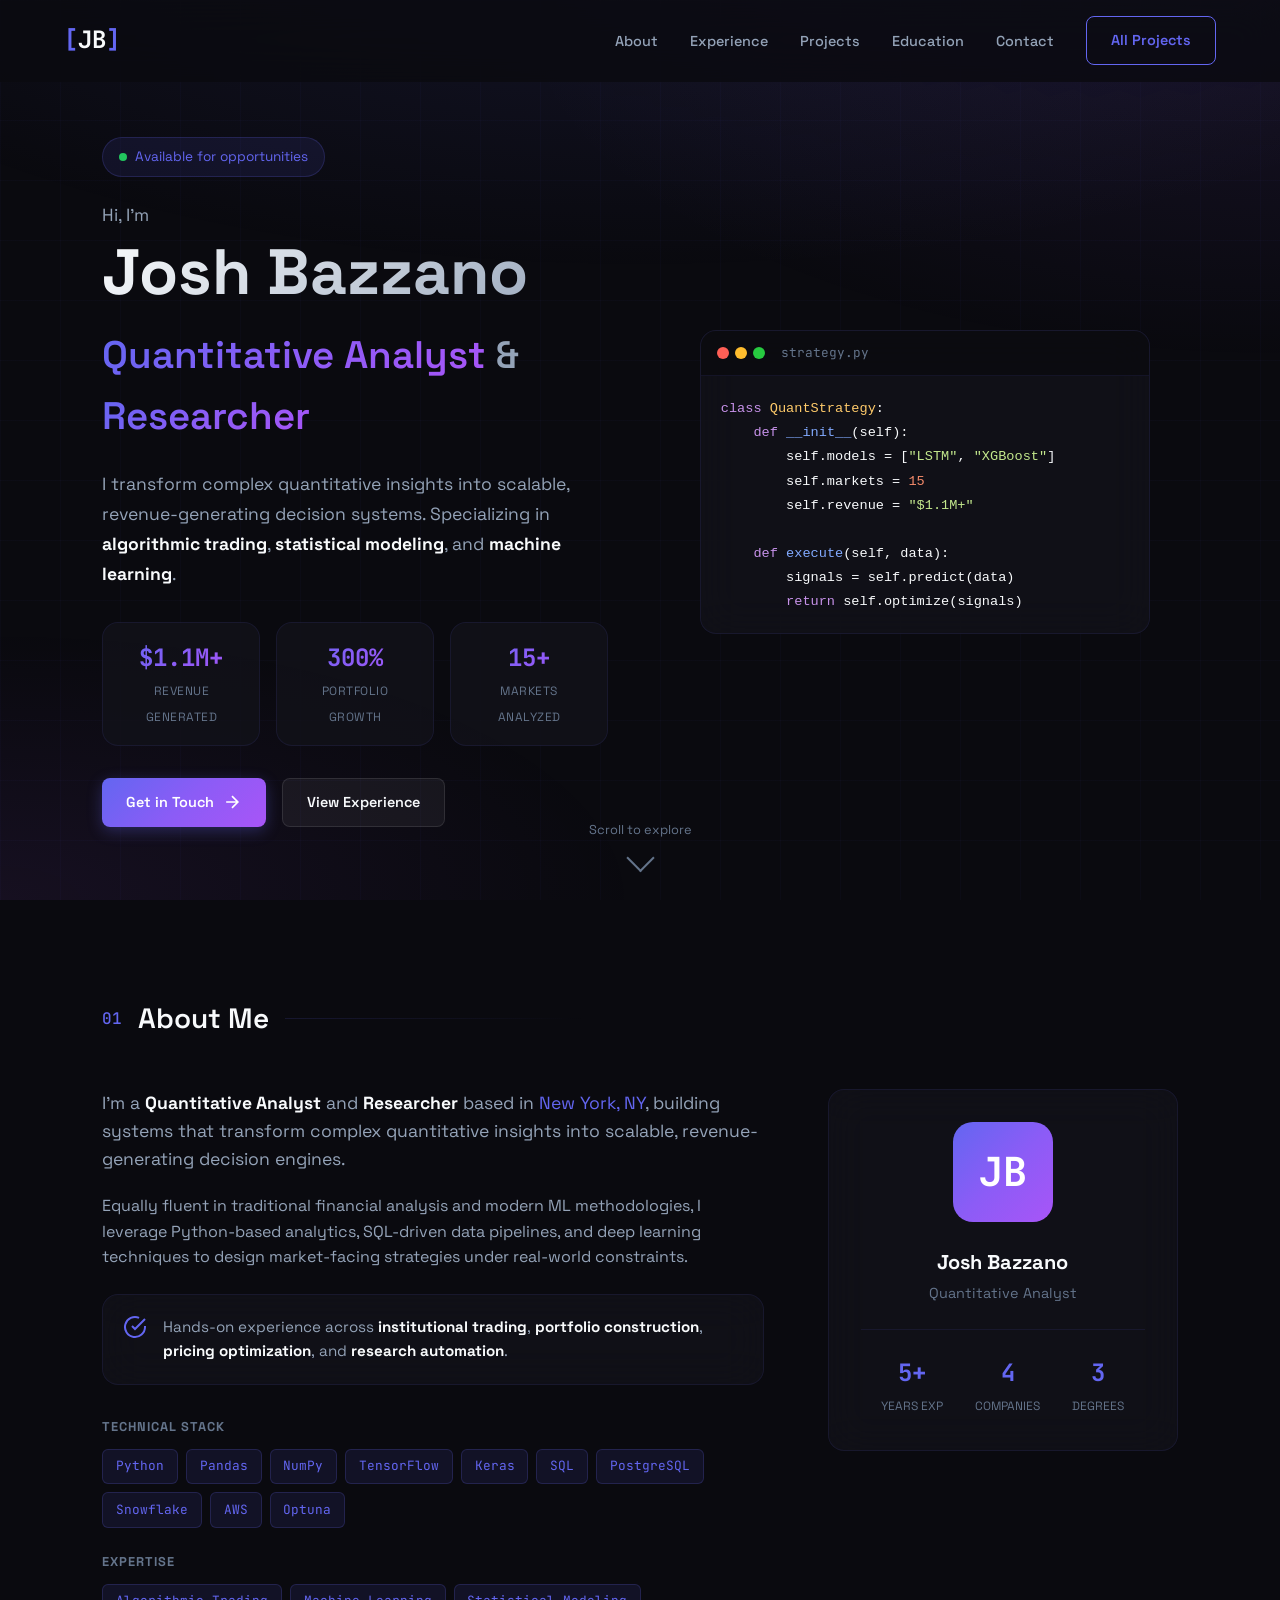
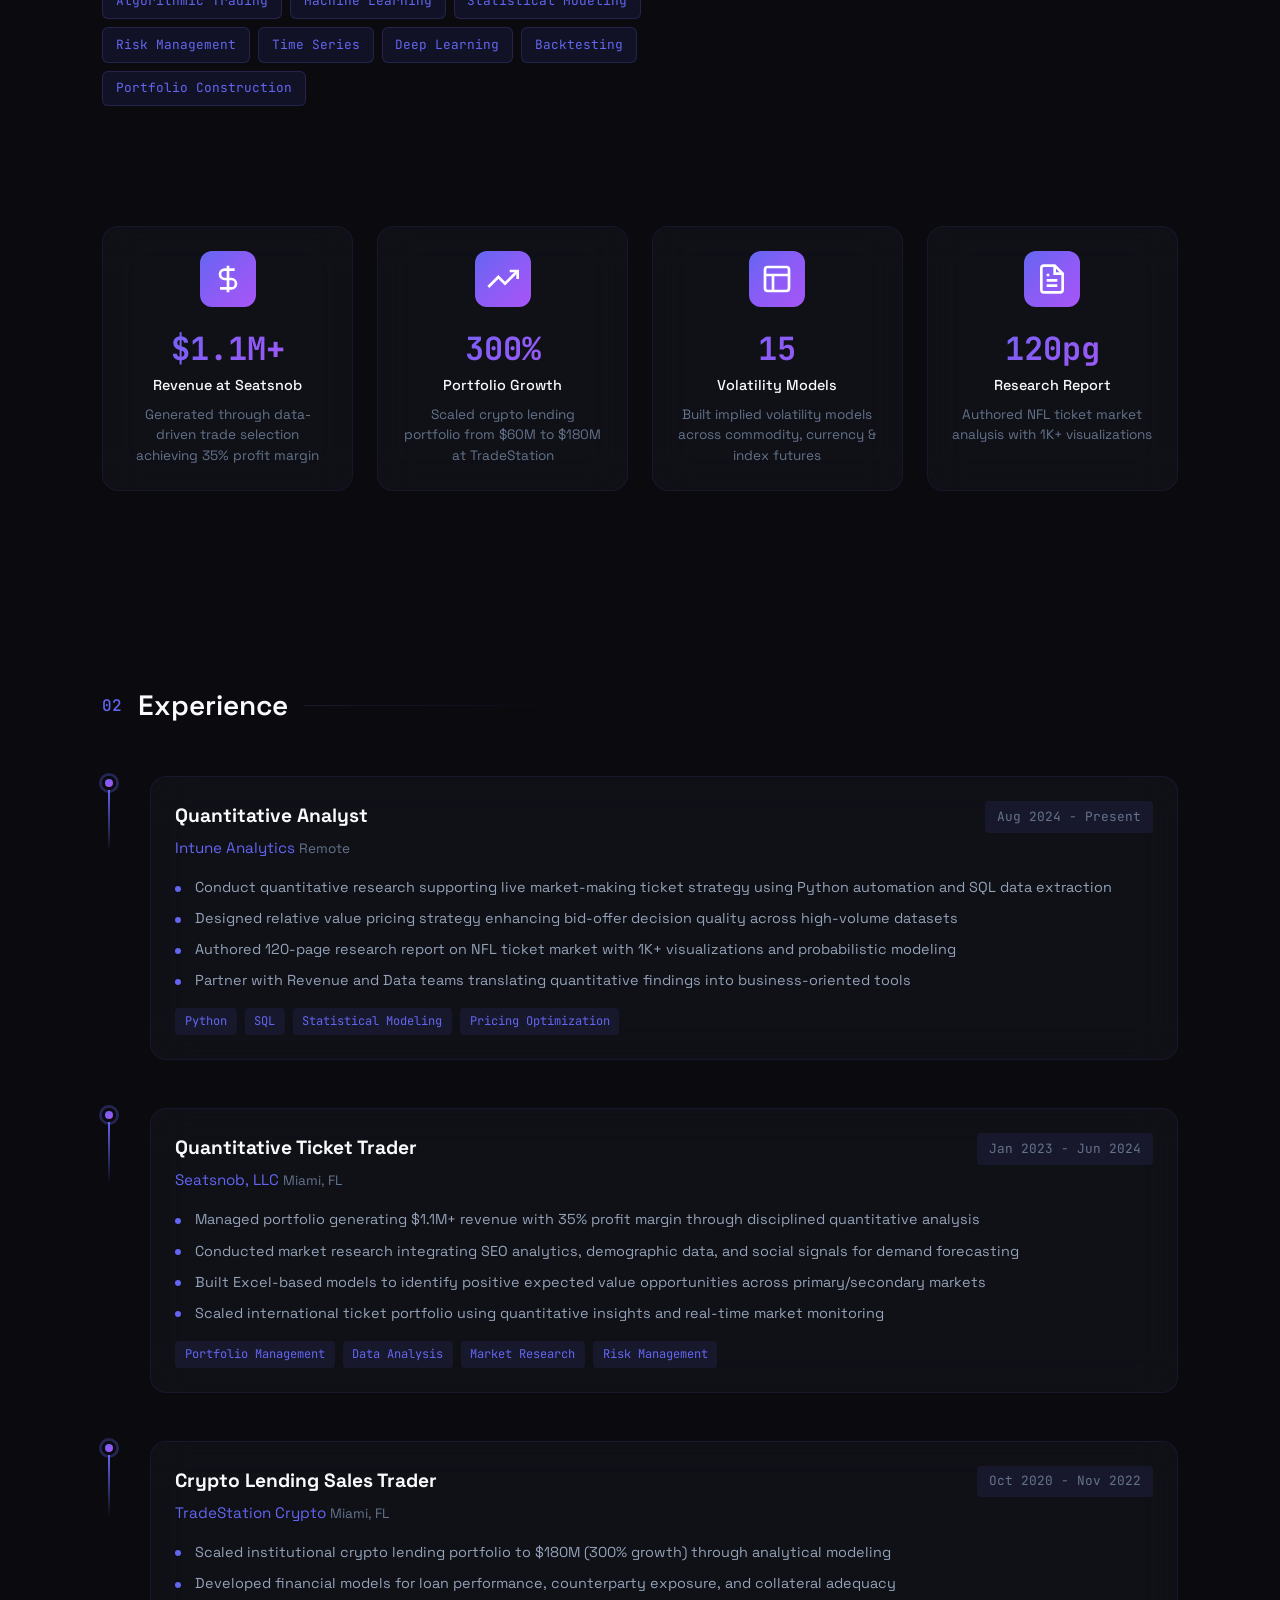
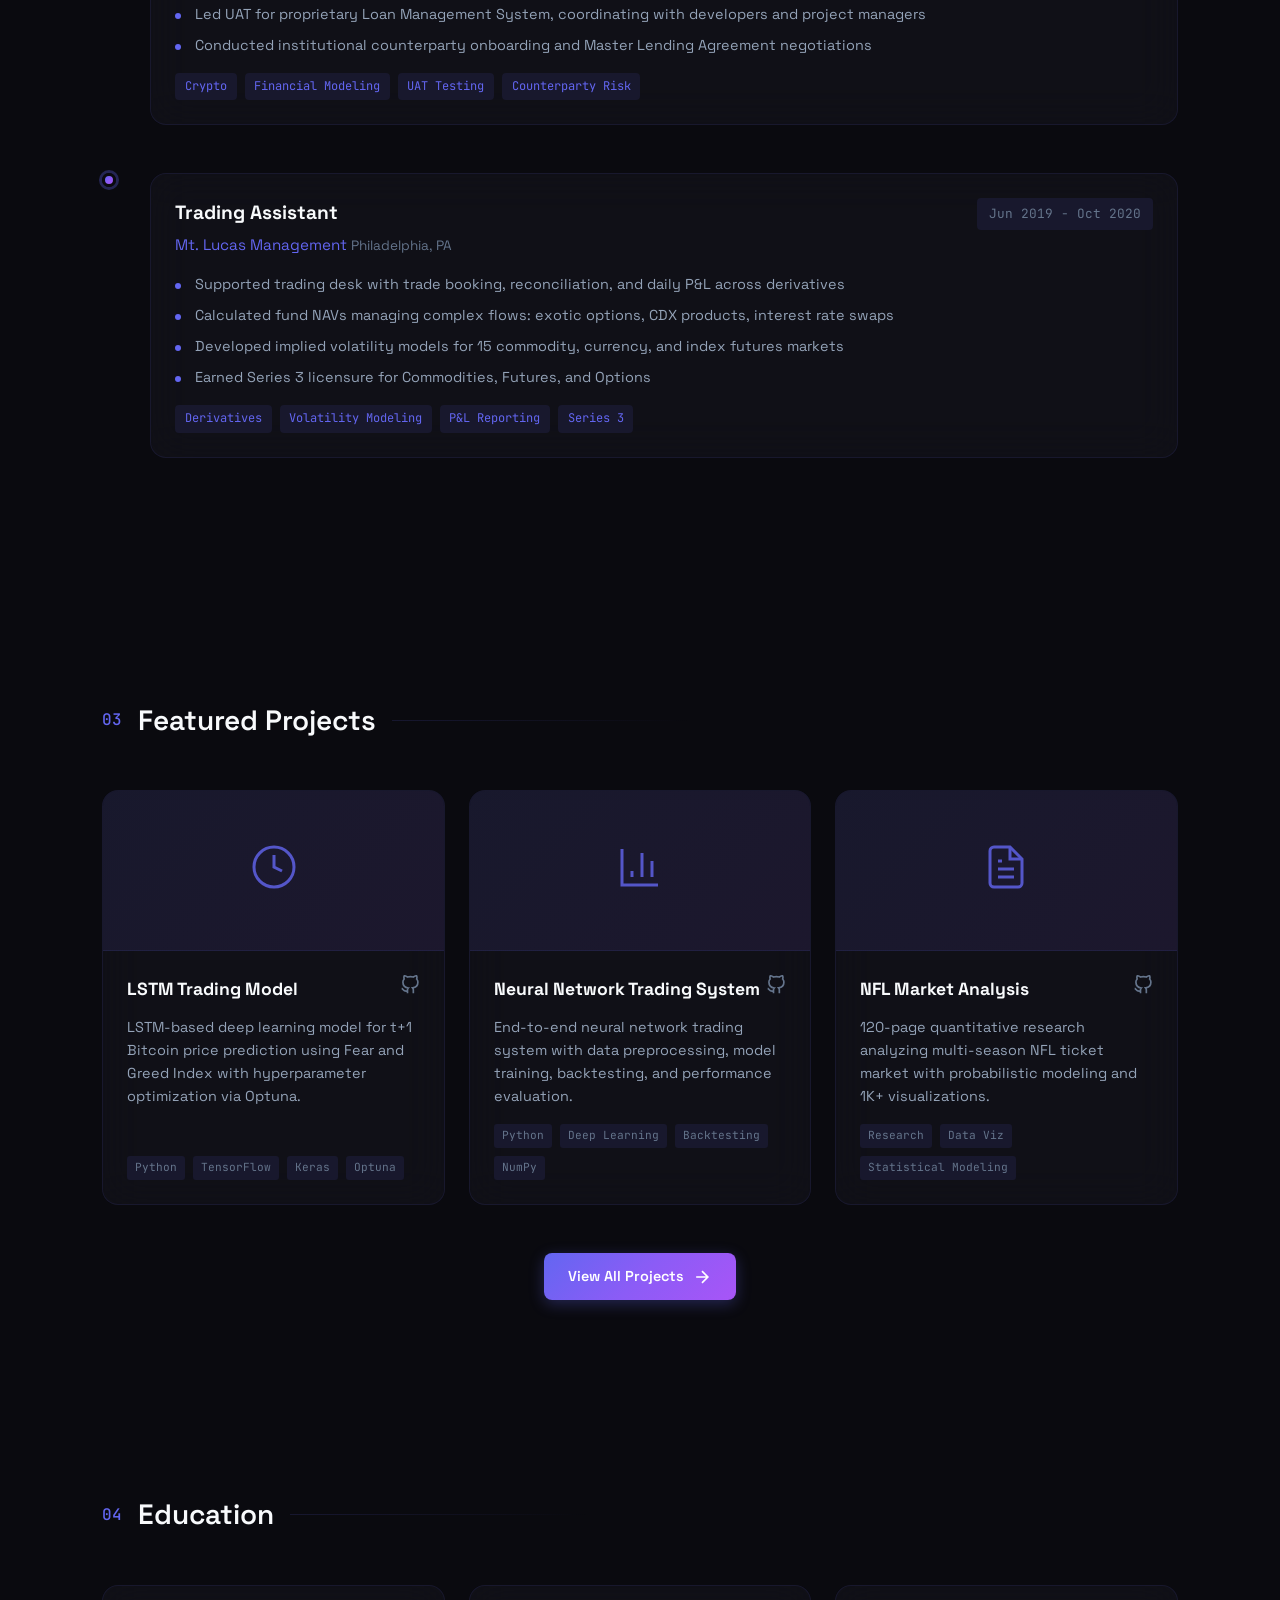
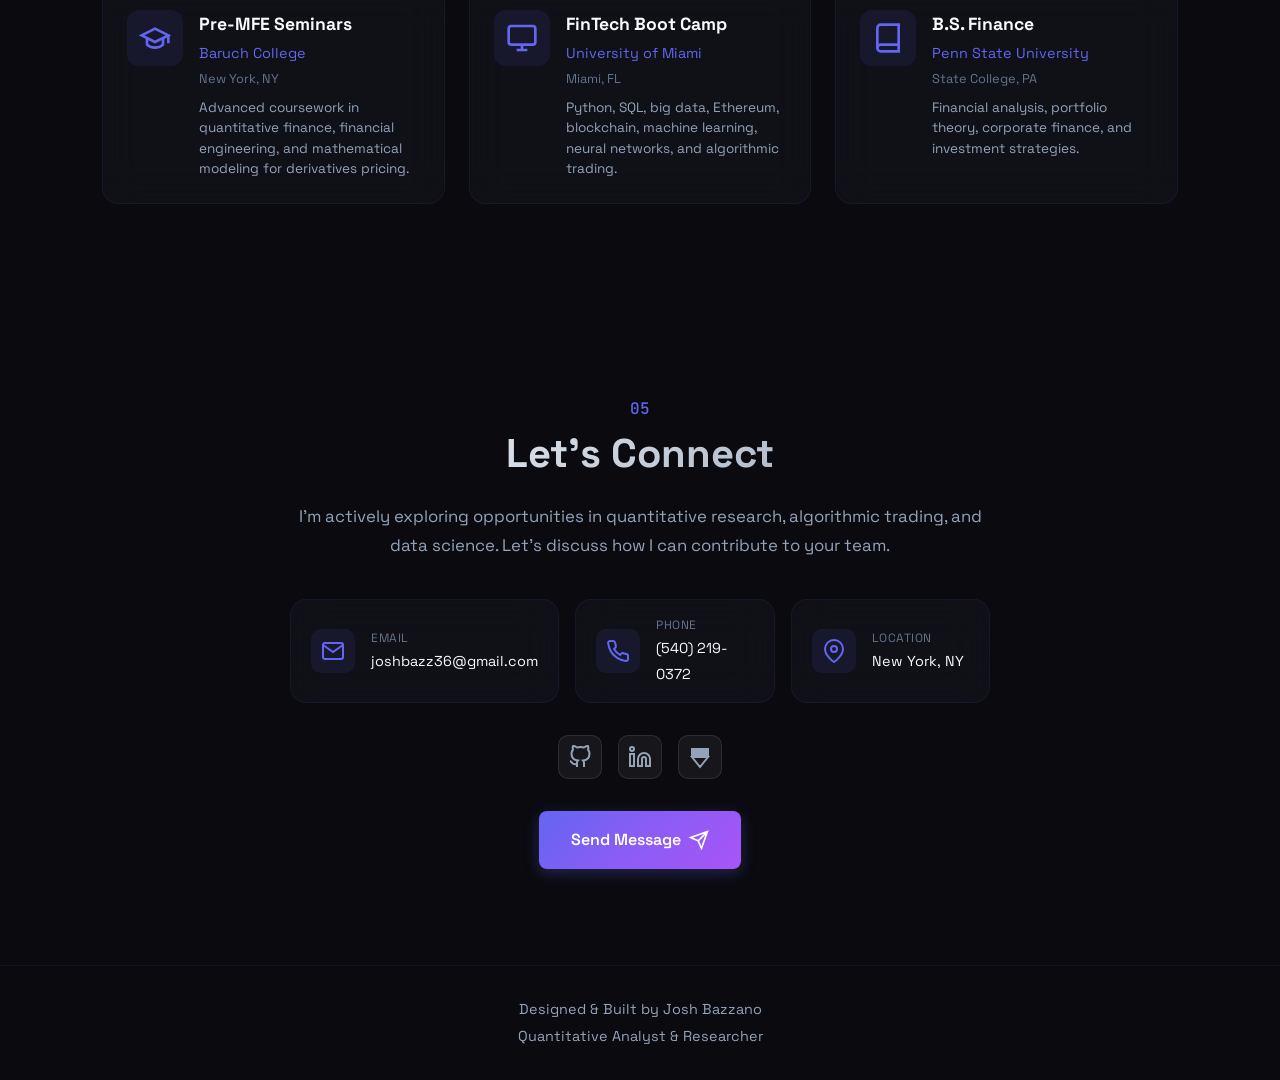
==== index.html @ 07dac1f4 "Complete website redesign with sleek CSS and hosting infrastructure Design improvements: - Modern gl" ====
<!DOCTYPE html>
<html lang="en">
<head>
    <meta charset="UTF-8">
    <meta name="viewport" content="width=device-width, initial-scale=1.0">
    <title>Josh Bazzano | Quantitative Analyst & Researcher</title>
    <meta name="description" content="Quantitative Analyst specializing in algorithmic trading, statistical modeling, machine learning, and data-driven research. Expert in Python, SQL, and financial modeling.">
    <meta name="keywords" content="Quantitative Analyst, Quantitative Researcher, Algorithmic Trading, Machine Learning, Python, SQL, Statistical Modeling, Data Science, Financial Modeling, Deep Learning">
    <link rel="preconnect" href="https://fonts.googleapis.com">
    <link rel="preconnect" href="https://fonts.gstatic.com" crossorigin>
    <link href="https://fonts.googleapis.com/css2?family=Space+Grotesk:wght@300;400;500;600;700&family=JetBrains+Mono:wght@400;500&display=swap" rel="stylesheet">
    <link rel="stylesheet" href="styles.css">
</head>
<body>
    <!-- Animated Background -->
    <div class="bg-gradient"></div>
    <div class="bg-grid"></div>

    <!-- Navigation -->
    <nav class="glass-nav">
        <a href="#" class="logo">
            <span class="logo-bracket">[</span>JB<span class="logo-bracket">]</span>
        </a>
        <ul class="nav-links">
            <li><a href="#about" class="nav-link">About</a></li>
            <li><a href="#experience" class="nav-link">Experience</a></li>
            <li><a href="#projects" class="nav-link">Projects</a></li>
            <li><a href="#education" class="nav-link">Education</a></li>
            <li><a href="#contact" class="nav-link">Contact</a></li>
            <li><a href="projects.html" class="btn btn-outline">All Projects</a></li>
        </ul>
        <button class="mobile-menu-btn" aria-label="Menu">
            <span></span>
            <span></span>
            <span></span>
        </button>
    </nav>

    <!-- Hero Section -->
    <section class="hero">
        <div class="hero-content">
            <div class="hero-badge">
                <span class="pulse"></span>
                Available for opportunities
            </div>
            <h1 class="hero-title">
                <span class="hero-greeting">Hi, I'm</span>
                <span class="hero-name">Josh Bazzano</span>
            </h1>
            <h2 class="hero-subtitle">
                <span class="gradient-text">Quantitative Analyst</span> &
                <span class="gradient-text">Researcher</span>
            </h2>
            <p class="hero-description">
                I transform complex quantitative insights into scalable, revenue-generating
                decision systems. Specializing in <strong>algorithmic trading</strong>,
                <strong>statistical modeling</strong>, and <strong>machine learning</strong>.
            </p>

            <div class="hero-metrics">
                <div class="metric glass-card">
                    <span class="metric-value">$1.1M+</span>
                    <span class="metric-label">Revenue Generated</span>
                </div>
                <div class="metric glass-card">
                    <span class="metric-value">300%</span>
                    <span class="metric-label">Portfolio Growth</span>
                </div>
                <div class="metric glass-card">
                    <span class="metric-value">15+</span>
                    <span class="metric-label">Markets Analyzed</span>
                </div>
            </div>

            <div class="hero-cta">
                <a href="#contact" class="btn btn-primary">
                    <span>Get in Touch</span>
                    <svg width="20" height="20" viewBox="0 0 24 24" fill="none" stroke="currentColor" stroke-width="2"><path d="M5 12h14M12 5l7 7-7 7"/></svg>
                </a>
                <a href="#experience" class="btn btn-ghost">View Experience</a>
            </div>
        </div>

        <div class="hero-visual">
            <div class="code-window glass-card">
                <div class="window-header">
                    <div class="window-dots">
                        <span></span><span></span><span></span>
                    </div>
                    <span class="window-title">strategy.py</span>
                </div>
                <pre class="code-content"><code><span class="code-keyword">class</span> <span class="code-class">QuantStrategy</span>:
    <span class="code-keyword">def</span> <span class="code-function">__init__</span>(self):
        self.models = [<span class="code-string">"LSTM"</span>, <span class="code-string">"XGBoost"</span>]
        self.markets = <span class="code-number">15</span>
        self.revenue = <span class="code-string">"$1.1M+"</span>

    <span class="code-keyword">def</span> <span class="code-function">execute</span>(self, data):
        signals = self.predict(data)
        <span class="code-keyword">return</span> self.optimize(signals)</code></pre>
            </div>
        </div>

        <div class="scroll-indicator">
            <span>Scroll to explore</span>
            <div class="scroll-arrow"></div>
        </div>
    </section>

    <!-- About Section -->
    <section id="about" class="section">
        <div class="section-header">
            <span class="section-number">01</span>
            <h2 class="section-title">About Me</h2>
            <div class="section-line"></div>
        </div>

        <div class="about-grid">
            <div class="about-content">
                <p class="about-lead">
                    I'm a <strong>Quantitative Analyst</strong> and <strong>Researcher</strong> based in
                    <span class="highlight">New York, NY</span>, building systems that transform complex
                    quantitative insights into scalable, revenue-generating decision engines.
                </p>
                <p>
                    Equally fluent in traditional financial analysis and modern ML methodologies,
                    I leverage Python-based analytics, SQL-driven data pipelines, and deep learning
                    techniques to design market-facing strategies under real-world constraints.
                </p>

                <div class="about-highlight glass-card">
                    <div class="highlight-icon">
                        <svg width="24" height="24" viewBox="0 0 24 24" fill="none" stroke="currentColor" stroke-width="2"><path d="M22 11.08V12a10 10 0 1 1-5.93-9.14"/><polyline points="22 4 12 14.01 9 11.01"/></svg>
                    </div>
                    <p>
                        Hands-on experience across <strong>institutional trading</strong>, <strong>portfolio construction</strong>,
                        <strong>pricing optimization</strong>, and <strong>research automation</strong>.
                    </p>
                </div>

                <div class="skills-section">
                    <div class="skill-category">
                        <h4>Technical Stack</h4>
                        <div class="skill-tags">
                            <span class="skill-tag">Python</span>
                            <span class="skill-tag">Pandas</span>
                            <span class="skill-tag">NumPy</span>
                            <span class="skill-tag">TensorFlow</span>
                            <span class="skill-tag">Keras</span>
                            <span class="skill-tag">SQL</span>
                            <span class="skill-tag">PostgreSQL</span>
                            <span class="skill-tag">Snowflake</span>
                            <span class="skill-tag">AWS</span>
                            <span class="skill-tag">Optuna</span>
                        </div>
                    </div>
                    <div class="skill-category">
                        <h4>Expertise</h4>
                        <div class="skill-tags">
                            <span class="skill-tag">Algorithmic Trading</span>
                            <span class="skill-tag">Machine Learning</span>
                            <span class="skill-tag">Statistical Modeling</span>
                            <span class="skill-tag">Risk Management</span>
                            <span class="skill-tag">Time Series</span>
                            <span class="skill-tag">Deep Learning</span>
                            <span class="skill-tag">Backtesting</span>
                            <span class="skill-tag">Portfolio Construction</span>
                        </div>
                    </div>
                </div>
            </div>

            <div class="about-visual">
                <div class="profile-card glass-card">
                    <div class="profile-avatar">JB</div>
                    <div class="profile-info">
                        <h3>Josh Bazzano</h3>
                        <p>Quantitative Analyst</p>
                    </div>
                    <div class="profile-stats">
                        <div class="profile-stat">
                            <span class="stat-num">5+</span>
                            <span class="stat-text">Years Exp</span>
                        </div>
                        <div class="profile-stat">
                            <span class="stat-num">4</span>
                            <span class="stat-text">Companies</span>
                        </div>
                        <div class="profile-stat">
                            <span class="stat-num">3</span>
                            <span class="stat-text">Degrees</span>
                        </div>
                    </div>
                </div>
            </div>
        </div>
    </section>

    <!-- Career Highlights -->
    <section class="section highlights-section">
        <div class="highlights-grid">
            <div class="highlight-card glass-card">
                <div class="highlight-icon gradient-bg">
                    <svg width="32" height="32" viewBox="0 0 24 24" fill="none" stroke="currentColor" stroke-width="2"><path d="M12 2v20M17 5H9.5a3.5 3.5 0 0 0 0 7h5a3.5 3.5 0 0 1 0 7H6"/></svg>
                </div>
                <div class="highlight-value">$1.1M+</div>
                <div class="highlight-label">Revenue at Seatsnob</div>
                <p class="highlight-desc">Generated through data-driven trade selection achieving 35% profit margin</p>
            </div>
            <div class="highlight-card glass-card">
                <div class="highlight-icon gradient-bg">
                    <svg width="32" height="32" viewBox="0 0 24 24" fill="none" stroke="currentColor" stroke-width="2"><path d="M23 6l-9.5 9.5-5-5L1 18"/><path d="M17 6h6v6"/></svg>
                </div>
                <div class="highlight-value">300%</div>
                <div class="highlight-label">Portfolio Growth</div>
                <p class="highlight-desc">Scaled crypto lending portfolio from $60M to $180M at TradeStation</p>
            </div>
            <div class="highlight-card glass-card">
                <div class="highlight-icon gradient-bg">
                    <svg width="32" height="32" viewBox="0 0 24 24" fill="none" stroke="currentColor" stroke-width="2"><rect x="3" y="3" width="18" height="18" rx="2"/><path d="M3 9h18M9 21V9"/></svg>
                </div>
                <div class="highlight-value">15</div>
                <div class="highlight-label">Volatility Models</div>
                <p class="highlight-desc">Built implied volatility models across commodity, currency & index futures</p>
            </div>
            <div class="highlight-card glass-card">
                <div class="highlight-icon gradient-bg">
                    <svg width="32" height="32" viewBox="0 0 24 24" fill="none" stroke="currentColor" stroke-width="2"><path d="M14 2H6a2 2 0 0 0-2 2v16a2 2 0 0 0 2 2h12a2 2 0 0 0 2-2V8z"/><path d="M14 2v6h6M16 13H8M16 17H8M10 9H8"/></svg>
                </div>
                <div class="highlight-value">120pg</div>
                <div class="highlight-label">Research Report</div>
                <p class="highlight-desc">Authored NFL ticket market analysis with 1K+ visualizations</p>
            </div>
        </div>
    </section>

    <!-- Experience Section -->
    <section id="experience" class="section">
        <div class="section-header">
            <span class="section-number">02</span>
            <h2 class="section-title">Experience</h2>
            <div class="section-line"></div>
        </div>

        <div class="timeline">
            <div class="timeline-item">
                <div class="timeline-marker">
                    <div class="marker-dot"></div>
                    <div class="marker-line"></div>
                </div>
                <div class="timeline-content glass-card">
                    <div class="timeline-header">
                        <div class="timeline-info">
                            <h3>Quantitative Analyst</h3>
                            <div class="company">Intune Analytics <span class="location">Remote</span></div>
                        </div>
                        <span class="timeline-date">Aug 2024 - Present</span>
                    </div>
                    <ul class="timeline-points">
                        <li>Conduct quantitative research supporting live market-making ticket strategy using Python automation and SQL data extraction</li>
                        <li>Designed relative value pricing strategy enhancing bid-offer decision quality across high-volume datasets</li>
                        <li>Authored 120-page research report on NFL ticket market with 1K+ visualizations and probabilistic modeling</li>
                        <li>Partner with Revenue and Data teams translating quantitative findings into business-oriented tools</li>
                    </ul>
                    <div class="timeline-tags">
                        <span>Python</span><span>SQL</span><span>Statistical Modeling</span><span>Pricing Optimization</span>
                    </div>
                </div>
            </div>

            <div class="timeline-item">
                <div class="timeline-marker">
                    <div class="marker-dot"></div>
                    <div class="marker-line"></div>
                </div>
                <div class="timeline-content glass-card">
                    <div class="timeline-header">
                        <div class="timeline-info">
                            <h3>Quantitative Ticket Trader</h3>
                            <div class="company">Seatsnob, LLC <span class="location">Miami, FL</span></div>
                        </div>
                        <span class="timeline-date">Jan 2023 - Jun 2024</span>
                    </div>
                    <ul class="timeline-points">
                        <li>Managed portfolio generating $1.1M+ revenue with 35% profit margin through disciplined quantitative analysis</li>
                        <li>Conducted market research integrating SEO analytics, demographic data, and social signals for demand forecasting</li>
                        <li>Built Excel-based models to identify positive expected value opportunities across primary/secondary markets</li>
                        <li>Scaled international ticket portfolio using quantitative insights and real-time market monitoring</li>
                    </ul>
                    <div class="timeline-tags">
                        <span>Portfolio Management</span><span>Data Analysis</span><span>Market Research</span><span>Risk Management</span>
                    </div>
                </div>
            </div>

            <div class="timeline-item">
                <div class="timeline-marker">
                    <div class="marker-dot"></div>
                    <div class="marker-line"></div>
                </div>
                <div class="timeline-content glass-card">
                    <div class="timeline-header">
                        <div class="timeline-info">
                            <h3>Crypto Lending Sales Trader</h3>
                            <div class="company">TradeStation Crypto <span class="location">Miami, FL</span></div>
                        </div>
                        <span class="timeline-date">Oct 2020 - Nov 2022</span>
                    </div>
                    <ul class="timeline-points">
                        <li>Scaled institutional crypto lending portfolio to $180M (300% growth) through analytical modeling</li>
                        <li>Developed financial models for loan performance, counterparty exposure, and collateral adequacy</li>
                        <li>Led UAT for proprietary Loan Management System, coordinating with developers and project managers</li>
                        <li>Conducted institutional counterparty onboarding and Master Lending Agreement negotiations</li>
                    </ul>
                    <div class="timeline-tags">
                        <span>Crypto</span><span>Financial Modeling</span><span>UAT Testing</span><span>Counterparty Risk</span>
                    </div>
                </div>
            </div>

            <div class="timeline-item">
                <div class="timeline-marker">
                    <div class="marker-dot"></div>
                </div>
                <div class="timeline-content glass-card">
                    <div class="timeline-header">
                        <div class="timeline-info">
                            <h3>Trading Assistant</h3>
                            <div class="company">Mt. Lucas Management <span class="location">Philadelphia, PA</span></div>
                        </div>
                        <span class="timeline-date">Jun 2019 - Oct 2020</span>
                    </div>
                    <ul class="timeline-points">
                        <li>Supported trading desk with trade booking, reconciliation, and daily P&L across derivatives</li>
                        <li>Calculated fund NAVs managing complex flows: exotic options, CDX products, interest rate swaps</li>
                        <li>Developed implied volatility models for 15 commodity, currency, and index futures markets</li>
                        <li>Earned Series 3 licensure for Commodities, Futures, and Options</li>
                    </ul>
                    <div class="timeline-tags">
                        <span>Derivatives</span><span>Volatility Modeling</span><span>P&L Reporting</span><span>Series 3</span>
                    </div>
                </div>
            </div>
        </div>
    </section>

    <!-- Projects Section -->
    <section id="projects" class="section">
        <div class="section-header">
            <span class="section-number">03</span>
            <h2 class="section-title">Featured Projects</h2>
            <div class="section-line"></div>
        </div>

        <div class="projects-grid">
            <article class="project-card glass-card">
                <div class="project-image">
                    <div class="project-icon-large">
                        <svg width="48" height="48" viewBox="0 0 24 24" fill="none" stroke="currentColor" stroke-width="1.5"><circle cx="12" cy="12" r="10"/><path d="M12 6v6l4 2"/></svg>
                    </div>
                </div>
                <div class="project-content">
                    <div class="project-header">
                        <h3>LSTM Trading Model</h3>
                        <div class="project-links">
                            <a href="https://github.com/Joshbazz" target="_blank" aria-label="GitHub">
                                <svg width="20" height="20" viewBox="0 0 24 24" fill="none" stroke="currentColor" stroke-width="2"><path d="M9 19c-5 1.5-5-2.5-7-3m14 6v-3.87a3.37 3.37 0 0 0-.94-2.61c3.14-.35 6.44-1.54 6.44-7A5.44 5.44 0 0 0 20 4.77 5.07 5.07 0 0 0 19.91 1S18.73.65 16 2.48a13.38 13.38 0 0 0-7 0C6.27.65 5.09 1 5.09 1A5.07 5.07 0 0 0 5 4.77a5.44 5.44 0 0 0-1.5 3.78c0 5.42 3.3 6.61 6.44 7A3.37 3.37 0 0 0 9 18.13V22"/></svg>
                            </a>
                        </div>
                    </div>
                    <p>LSTM-based deep learning model for t+1 Bitcoin price prediction using Fear and Greed Index with hyperparameter optimization via Optuna.</p>
                    <div class="project-tags">
                        <span>Python</span><span>TensorFlow</span><span>Keras</span><span>Optuna</span>
                    </div>
                </div>
            </article>

            <article class="project-card glass-card">
                <div class="project-image">
                    <div class="project-icon-large">
                        <svg width="48" height="48" viewBox="0 0 24 24" fill="none" stroke="currentColor" stroke-width="1.5"><path d="M3 3v18h18"/><path d="M18 17V9"/><path d="M13 17V5"/><path d="M8 17v-3"/></svg>
                    </div>
                </div>
                <div class="project-content">
                    <div class="project-header">
                        <h3>Neural Network Trading System</h3>
                        <div class="project-links">
                            <a href="https://github.com/Joshbazz" target="_blank" aria-label="GitHub">
                                <svg width="20" height="20" viewBox="0 0 24 24" fill="none" stroke="currentColor" stroke-width="2"><path d="M9 19c-5 1.5-5-2.5-7-3m14 6v-3.87a3.37 3.37 0 0 0-.94-2.61c3.14-.35 6.44-1.54 6.44-7A5.44 5.44 0 0 0 20 4.77 5.07 5.07 0 0 0 19.91 1S18.73.65 16 2.48a13.38 13.38 0 0 0-7 0C6.27.65 5.09 1 5.09 1A5.07 5.07 0 0 0 5 4.77a5.44 5.44 0 0 0-1.5 3.78c0 5.42 3.3 6.61 6.44 7A3.37 3.37 0 0 0 9 18.13V22"/></svg>
                            </a>
                        </div>
                    </div>
                    <p>End-to-end neural network trading system with data preprocessing, model training, backtesting, and performance evaluation.</p>
                    <div class="project-tags">
                        <span>Python</span><span>Deep Learning</span><span>Backtesting</span><span>NumPy</span>
                    </div>
                </div>
            </article>

            <article class="project-card glass-card">
                <div class="project-image">
                    <div class="project-icon-large">
                        <svg width="48" height="48" viewBox="0 0 24 24" fill="none" stroke="currentColor" stroke-width="1.5"><path d="M14 2H6a2 2 0 0 0-2 2v16a2 2 0 0 0 2 2h12a2 2 0 0 0 2-2V8z"/><path d="M14 2v6h6"/><path d="M16 13H8"/><path d="M16 17H8"/><path d="M10 9H8"/></svg>
                    </div>
                </div>
                <div class="project-content">
                    <div class="project-header">
                        <h3>NFL Market Analysis</h3>
                        <div class="project-links">
                            <a href="https://github.com/Joshbazz" target="_blank" aria-label="GitHub">
                                <svg width="20" height="20" viewBox="0 0 24 24" fill="none" stroke="currentColor" stroke-width="2"><path d="M9 19c-5 1.5-5-2.5-7-3m14 6v-3.87a3.37 3.37 0 0 0-.94-2.61c3.14-.35 6.44-1.54 6.44-7A5.44 5.44 0 0 0 20 4.77 5.07 5.07 0 0 0 19.91 1S18.73.65 16 2.48a13.38 13.38 0 0 0-7 0C6.27.65 5.09 1 5.09 1A5.07 5.07 0 0 0 5 4.77a5.44 5.44 0 0 0-1.5 3.78c0 5.42 3.3 6.61 6.44 7A3.37 3.37 0 0 0 9 18.13V22"/></svg>
                            </a>
                        </div>
                    </div>
                    <p>120-page quantitative research analyzing multi-season NFL ticket market with probabilistic modeling and 1K+ visualizations.</p>
                    <div class="project-tags">
                        <span>Research</span><span>Data Viz</span><span>Statistical Modeling</span>
                    </div>
                </div>
            </article>
        </div>

        <div class="projects-cta">
            <a href="projects.html" class="btn btn-primary">
                <span>View All Projects</span>
                <svg width="20" height="20" viewBox="0 0 24 24" fill="none" stroke="currentColor" stroke-width="2"><path d="M5 12h14M12 5l7 7-7 7"/></svg>
            </a>
        </div>
    </section>

    <!-- Education Section -->
    <section id="education" class="section">
        <div class="section-header">
            <span class="section-number">04</span>
            <h2 class="section-title">Education</h2>
            <div class="section-line"></div>
        </div>

        <div class="education-grid">
            <div class="education-card glass-card">
                <div class="education-icon">
                    <svg width="32" height="32" viewBox="0 0 24 24" fill="none" stroke="currentColor" stroke-width="2"><path d="M22 10v6M2 10l10-5 10 5-10 5z"/><path d="M6 12v5c3 3 9 3 12 0v-5"/></svg>
                </div>
                <div class="education-content">
                    <h3>Pre-MFE Seminars</h3>
                    <div class="school">Baruch College</div>
                    <div class="education-location">New York, NY</div>
                    <p>Advanced coursework in quantitative finance, financial engineering, and mathematical modeling for derivatives pricing.</p>
                </div>
            </div>

            <div class="education-card glass-card">
                <div class="education-icon">
                    <svg width="32" height="32" viewBox="0 0 24 24" fill="none" stroke="currentColor" stroke-width="2"><rect x="2" y="3" width="20" height="14" rx="2"/><path d="M8 21h8M12 17v4"/></svg>
                </div>
                <div class="education-content">
                    <h3>FinTech Boot Camp</h3>
                    <div class="school">University of Miami</div>
                    <div class="education-location">Miami, FL</div>
                    <p>Python, SQL, big data, Ethereum, blockchain, machine learning, neural networks, and algorithmic trading.</p>
                </div>
            </div>

            <div class="education-card glass-card">
                <div class="education-icon">
                    <svg width="32" height="32" viewBox="0 0 24 24" fill="none" stroke="currentColor" stroke-width="2"><path d="M4 19.5A2.5 2.5 0 0 1 6.5 17H20"/><path d="M6.5 2H20v20H6.5A2.5 2.5 0 0 1 4 19.5v-15A2.5 2.5 0 0 1 6.5 2z"/></svg>
                </div>
                <div class="education-content">
                    <h3>B.S. Finance</h3>
                    <div class="school">Penn State University</div>
                    <div class="education-location">State College, PA</div>
                    <p>Financial analysis, portfolio theory, corporate finance, and investment strategies.</p>
                </div>
            </div>
        </div>
    </section>

    <!-- Contact Section -->
    <section id="contact" class="section contact-section">
        <div class="contact-container">
            <div class="contact-header">
                <span class="section-number">05</span>
                <h2>Let's Connect</h2>
                <p>I'm actively exploring opportunities in quantitative research, algorithmic trading, and data science. Let's discuss how I can contribute to your team.</p>
            </div>

            <div class="contact-grid">
                <a href="mailto:joshbazz36@gmail.com" class="contact-card glass-card">
                    <div class="contact-icon">
                        <svg width="24" height="24" viewBox="0 0 24 24" fill="none" stroke="currentColor" stroke-width="2"><path d="M4 4h16c1.1 0 2 .9 2 2v12c0 1.1-.9 2-2 2H4c-1.1 0-2-.9-2-2V6c0-1.1.9-2 2-2z"/><polyline points="22,6 12,13 2,6"/></svg>
                    </div>
                    <div class="contact-info">
                        <span class="contact-label">Email</span>
                        <span class="contact-value">joshbazz36@gmail.com</span>
                    </div>
                </a>

                <a href="tel:+15402190372" class="contact-card glass-card">
                    <div class="contact-icon">
                        <svg width="24" height="24" viewBox="0 0 24 24" fill="none" stroke="currentColor" stroke-width="2"><path d="M22 16.92v3a2 2 0 0 1-2.18 2 19.79 19.79 0 0 1-8.63-3.07 19.5 19.5 0 0 1-6-6 19.79 19.79 0 0 1-3.07-8.67A2 2 0 0 1 4.11 2h3a2 2 0 0 1 2 1.72c.127.96.361 1.903.7 2.81a2 2 0 0 1-.45 2.11L8.09 9.91a16 16 0 0 0 6 6l1.27-1.27a2 2 0 0 1 2.11-.45c.907.339 1.85.573 2.81.7A2 2 0 0 1 22 16.92z"/></svg>
                    </div>
                    <div class="contact-info">
                        <span class="contact-label">Phone</span>
                        <span class="contact-value">(540) 219-0372</span>
                    </div>
                </a>

                <div class="contact-card glass-card">
                    <div class="contact-icon">
                        <svg width="24" height="24" viewBox="0 0 24 24" fill="none" stroke="currentColor" stroke-width="2"><path d="M21 10c0 7-9 13-9 13s-9-6-9-13a9 9 0 0 1 18 0z"/><circle cx="12" cy="10" r="3"/></svg>
                    </div>
                    <div class="contact-info">
                        <span class="contact-label">Location</span>
                        <span class="contact-value">New York, NY</span>
                    </div>
                </div>
            </div>

            <div class="social-links">
                <a href="https://github.com/Joshbazz" target="_blank" class="social-link" aria-label="GitHub">
                    <svg width="24" height="24" viewBox="0 0 24 24" fill="none" stroke="currentColor" stroke-width="2"><path d="M9 19c-5 1.5-5-2.5-7-3m14 6v-3.87a3.37 3.37 0 0 0-.94-2.61c3.14-.35 6.44-1.54 6.44-7A5.44 5.44 0 0 0 20 4.77 5.07 5.07 0 0 0 19.91 1S18.73.65 16 2.48a13.38 13.38 0 0 0-7 0C6.27.65 5.09 1 5.09 1A5.07 5.07 0 0 0 5 4.77a5.44 5.44 0 0 0-1.5 3.78c0 5.42 3.3 6.61 6.44 7A3.37 3.37 0 0 0 9 18.13V22"/></svg>
                </a>
                <a href="https://linkedin.com/in/joshbazzano" target="_blank" class="social-link" aria-label="LinkedIn">
                    <svg width="24" height="24" viewBox="0 0 24 24" fill="none" stroke="currentColor" stroke-width="2"><path d="M16 8a6 6 0 0 1 6 6v7h-4v-7a2 2 0 0 0-2-2 2 2 0 0 0-2 2v7h-4v-7a6 6 0 0 1 6-6z"/><rect x="2" y="9" width="4" height="12"/><circle cx="4" cy="4" r="2"/></svg>
                </a>
                <a href="https://substack.com/@joshbazzano" target="_blank" class="social-link" aria-label="Substack">
                    <svg width="24" height="24" viewBox="0 0 24 24" fill="none" stroke="currentColor" stroke-width="2"><path d="M4 4h16v2H4zM4 8h16v2H4zM4 12h16l-8 10-8-10z"/></svg>
                </a>
            </div>

            <a href="mailto:joshbazz36@gmail.com" class="btn btn-primary btn-large">
                <span>Send Message</span>
                <svg width="20" height="20" viewBox="0 0 24 24" fill="none" stroke="currentColor" stroke-width="2"><path d="M22 2L11 13M22 2l-7 20-4-9-9-4 20-7z"/></svg>
            </a>
        </div>
    </section>

    <!-- Footer -->
    <footer class="footer">
        <div class="footer-content">
            <p>Designed & Built by Josh Bazzano</p>
            <p class="footer-sub">Quantitative Analyst & Researcher</p>
        </div>
    </footer>

    <script>
        // Smooth scroll for navigation links
        document.querySelectorAll('a[href^="#"]').forEach(anchor => {
            anchor.addEventListener('click', function (e) {
                e.preventDefault();
                const target = document.querySelector(this.getAttribute('href'));
                if (target) {
                    target.scrollIntoView({ behavior: 'smooth', block: 'start' });
                }
            });
        });

        // Navbar background on scroll
        const nav = document.querySelector('.glass-nav');
        window.addEventListener('scroll', () => {
            if (window.scrollY > 50) {
                nav.classList.add('scrolled');
            } else {
                nav.classList.remove('scrolled');
            }
        });

        // Intersection Observer for animations
        const observerOptions = {
            threshold: 0.1,
            rootMargin: '0px 0px -50px 0px'
        };

        const observer = new IntersectionObserver((entries) => {
            entries.forEach(entry => {
                if (entry.isIntersecting) {
                    entry.target.classList.add('visible');
                }
            });
        }, observerOptions);

        document.querySelectorAll('.section, .glass-card, .timeline-item').forEach(el => {
            observer.observe(el);
        });

        // Mobile menu toggle
        const mobileMenuBtn = document.querySelector('.mobile-menu-btn');
        const navLinks = document.querySelector('.nav-links');

        mobileMenuBtn?.addEventListener('click', () => {
            navLinks.classList.toggle('active');
            mobileMenuBtn.classList.toggle('active');
        });
    </script>
</body>
</html>
---- styles.css ----
/* ===== CSS Variables ===== */
:root {
    --bg-primary: #0a0a0f;
    --bg-secondary: #12121a;
    --bg-tertiary: #1a1a25;
    --accent-primary: #6366f1;
    --accent-secondary: #8b5cf6;
    --accent-gradient: linear-gradient(135deg, #6366f1 0%, #8b5cf6 50%, #a855f7 100%);
    --text-primary: #f8fafc;
    --text-secondary: #94a3b8;
    --text-muted: #64748b;
    --border-color: rgba(99, 102, 241, 0.15);
    --glass-bg: rgba(18, 18, 26, 0.8);
    --glass-border: rgba(99, 102, 241, 0.1);
    --shadow-color: rgba(99, 102, 241, 0.1);
    --transition-fast: 0.2s ease;
    --transition-normal: 0.3s ease;
    --transition-slow: 0.5s ease;
}

/* ===== Reset & Base ===== */
*, *::before, *::after {
    margin: 0;
    padding: 0;
    box-sizing: border-box;
}

html {
    scroll-behavior: smooth;
    font-size: 16px;
}

body {
    font-family: 'Space Grotesk', -apple-system, BlinkMacSystemFont, sans-serif;
    background: var(--bg-primary);
    color: var(--text-primary);
    line-height: 1.6;
    overflow-x: hidden;
    -webkit-font-smoothing: antialiased;
}

/* ===== Animated Background ===== */
.bg-gradient {
    position: fixed;
    top: 0;
    left: 0;
    right: 0;
    bottom: 0;
    background:
        radial-gradient(ellipse 80% 50% at 50% -20%, rgba(99, 102, 241, 0.15), transparent),
        radial-gradient(ellipse 60% 40% at 100% 0%, rgba(139, 92, 246, 0.1), transparent),
        radial-gradient(ellipse 50% 30% at 0% 100%, rgba(168, 85, 247, 0.08), transparent);
    pointer-events: none;
    z-index: -2;
}

.bg-grid {
    position: fixed;
    top: 0;
    left: 0;
    right: 0;
    bottom: 0;
    background-image:
        linear-gradient(rgba(99, 102, 241, 0.03) 1px, transparent 1px),
        linear-gradient(90deg, rgba(99, 102, 241, 0.03) 1px, transparent 1px);
    background-size: 60px 60px;
    pointer-events: none;
    z-index: -1;
}

/* ===== Glass Card ===== */
.glass-card {
    background: var(--glass-bg);
    backdrop-filter: blur(20px);
    -webkit-backdrop-filter: blur(20px);
    border: 1px solid var(--glass-border);
    border-radius: 16px;
    transition: all var(--transition-normal);
}

.glass-card:hover {
    border-color: rgba(99, 102, 241, 0.3);
    box-shadow: 0 8px 32px var(--shadow-color);
}

/* ===== Navigation ===== */
.glass-nav {
    position: fixed;
    top: 0;
    left: 0;
    right: 0;
    padding: 1rem 5%;
    display: flex;
    justify-content: space-between;
    align-items: center;
    background: rgba(10, 10, 15, 0.8);
    backdrop-filter: blur(20px);
    -webkit-backdrop-filter: blur(20px);
    border-bottom: 1px solid transparent;
    z-index: 1000;
    transition: all var(--transition-normal);
}

.glass-nav.scrolled {
    background: rgba(10, 10, 15, 0.95);
    border-bottom: 1px solid var(--glass-border);
}

.logo {
    font-family: 'JetBrains Mono', monospace;
    font-size: 1.5rem;
    font-weight: 700;
    color: var(--text-primary);
    text-decoration: none;
    transition: color var(--transition-fast);
}

.logo-bracket {
    color: var(--accent-primary);
}

.logo:hover {
    color: var(--accent-primary);
}

.nav-links {
    display: flex;
    align-items: center;
    gap: 2rem;
    list-style: none;
}

.nav-link {
    color: var(--text-secondary);
    text-decoration: none;
    font-size: 0.9rem;
    font-weight: 500;
    position: relative;
    transition: color var(--transition-fast);
}

.nav-link::after {
    content: '';
    position: absolute;
    bottom: -4px;
    left: 0;
    width: 0;
    height: 2px;
    background: var(--accent-gradient);
    transition: width var(--transition-normal);
}

.nav-link:hover {
    color: var(--text-primary);
}

.nav-link:hover::after {
    width: 100%;
}

/* ===== Buttons ===== */
.btn {
    display: inline-flex;
    align-items: center;
    gap: 0.5rem;
    padding: 0.75rem 1.5rem;
    font-size: 0.9rem;
    font-weight: 600;
    font-family: inherit;
    text-decoration: none;
    border-radius: 8px;
    cursor: pointer;
    transition: all var(--transition-normal);
}

.btn-primary {
    background: var(--accent-gradient);
    color: white;
    border: none;
    box-shadow: 0 4px 15px rgba(99, 102, 241, 0.3);
}

.btn-primary:hover {
    transform: translateY(-2px);
    box-shadow: 0 8px 25px rgba(99, 102, 241, 0.4);
}

.btn-outline {
    background: transparent;
    color: var(--accent-primary);
    border: 1px solid var(--accent-primary);
}

.btn-outline:hover {
    background: rgba(99, 102, 241, 0.1);
    transform: translateY(-2px);
}

.btn-ghost {
    background: rgba(255, 255, 255, 0.05);
    color: var(--text-primary);
    border: 1px solid rgba(255, 255, 255, 0.1);
}

.btn-ghost:hover {
    background: rgba(255, 255, 255, 0.1);
    border-color: rgba(255, 255, 255, 0.2);
}

.btn-large {
    padding: 1rem 2rem;
    font-size: 1rem;
}

/* ===== Hero Section ===== */
.hero {
    min-height: 100vh;
    display: grid;
    grid-template-columns: 1fr 1fr;
    align-items: center;
    gap: 4rem;
    padding: 8rem 8% 4rem;
    position: relative;
}

.hero-content {
    max-width: 600px;
}

.hero-badge {
    display: inline-flex;
    align-items: center;
    gap: 0.5rem;
    padding: 0.5rem 1rem;
    background: rgba(99, 102, 241, 0.1);
    border: 1px solid rgba(99, 102, 241, 0.2);
    border-radius: 50px;
    font-size: 0.85rem;
    color: var(--accent-primary);
    margin-bottom: 1.5rem;
    animation: fadeInUp 0.6s ease forwards;
}

.pulse {
    width: 8px;
    height: 8px;
    background: #22c55e;
    border-radius: 50%;
    animation: pulse 2s infinite;
}

@keyframes pulse {
    0%, 100% { opacity: 1; transform: scale(1); }
    50% { opacity: 0.5; transform: scale(1.2); }
}

.hero-greeting {
    display: block;
    font-size: 1.1rem;
    color: var(--text-secondary);
    font-weight: 400;
    margin-bottom: 0.5rem;
}

.hero-name {
    display: block;
    font-size: clamp(2.5rem, 5vw, 4rem);
    font-weight: 700;
    background: linear-gradient(135deg, var(--text-primary) 0%, var(--text-secondary) 100%);
    -webkit-background-clip: text;
    -webkit-text-fill-color: transparent;
    background-clip: text;
    line-height: 1.1;
}

.hero-title {
    margin-bottom: 1rem;
    animation: fadeInUp 0.6s ease 0.1s forwards;
    opacity: 0;
}

.hero-subtitle {
    font-size: clamp(1.5rem, 3vw, 2.5rem);
    font-weight: 600;
    color: var(--text-secondary);
    margin-bottom: 1.5rem;
    animation: fadeInUp 0.6s ease 0.2s forwards;
    opacity: 0;
}

.gradient-text {
    background: var(--accent-gradient);
    -webkit-background-clip: text;
    -webkit-text-fill-color: transparent;
    background-clip: text;
}

.hero-description {
    font-size: 1.1rem;
    color: var(--text-secondary);
    margin-bottom: 2rem;
    line-height: 1.7;
    animation: fadeInUp 0.6s ease 0.3s forwards;
    opacity: 0;
}

.hero-description strong {
    color: var(--text-primary);
}

.hero-metrics {
    display: flex;
    gap: 1rem;
    margin-bottom: 2rem;
    animation: fadeInUp 0.6s ease 0.4s forwards;
    opacity: 0;
}

.metric {
    padding: 1rem 1.25rem;
    text-align: center;
    flex: 1;
}

.metric-value {
    display: block;
    font-size: 1.5rem;
    font-weight: 700;
    background: var(--accent-gradient);
    -webkit-background-clip: text;
    -webkit-text-fill-color: transparent;
    background-clip: text;
    font-family: 'JetBrains Mono', monospace;
}

.metric-label {
    font-size: 0.75rem;
    color: var(--text-muted);
    text-transform: uppercase;
    letter-spacing: 0.5px;
}

.hero-cta {
    display: flex;
    gap: 1rem;
    animation: fadeInUp 0.6s ease 0.5s forwards;
    opacity: 0;
}

.hero-visual {
    display: flex;
    justify-content: center;
    align-items: center;
    animation: fadeIn 1s ease 0.6s forwards;
    opacity: 0;
}

.code-window {
    width: 100%;
    max-width: 450px;
    overflow: hidden;
}

.window-header {
    display: flex;
    align-items: center;
    gap: 1rem;
    padding: 0.75rem 1rem;
    background: rgba(0, 0, 0, 0.3);
    border-bottom: 1px solid var(--glass-border);
}

.window-dots {
    display: flex;
    gap: 6px;
}

.window-dots span {
    width: 12px;
    height: 12px;
    border-radius: 50%;
}

.window-dots span:nth-child(1) { background: #ff5f56; }
.window-dots span:nth-child(2) { background: #ffbd2e; }
.window-dots span:nth-child(3) { background: #27ca40; }

.window-title {
    font-family: 'JetBrains Mono', monospace;
    font-size: 0.8rem;
    color: var(--text-muted);
}

.code-content {
    padding: 1.25rem;
    font-family: 'JetBrains Mono', monospace;
    font-size: 0.85rem;
    line-height: 1.7;
    overflow-x: auto;
}

.code-keyword { color: #c792ea; }
.code-class { color: #ffcb6b; }
.code-function { color: #82aaff; }
.code-string { color: #c3e88d; }
.code-number { color: #f78c6c; }

.scroll-indicator {
    position: absolute;
    bottom: 2rem;
    left: 50%;
    transform: translateX(-50%);
    display: flex;
    flex-direction: column;
    align-items: center;
    gap: 0.5rem;
    color: var(--text-muted);
    font-size: 0.8rem;
    animation: bounce 2s infinite;
}

.scroll-arrow {
    width: 20px;
    height: 20px;
    border-right: 2px solid var(--text-muted);
    border-bottom: 2px solid var(--text-muted);
    transform: rotate(45deg);
}

@keyframes bounce {
    0%, 100% { transform: translateX(-50%) translateY(0); }
    50% { transform: translateX(-50%) translateY(10px); }
}

/* ===== Sections ===== */
.section {
    padding: 6rem 8%;
    max-width: 1400px;
    margin: 0 auto;
    opacity: 0;
    transform: translateY(30px);
    transition: all 0.6s ease;
}

.section.visible {
    opacity: 1;
    transform: translateY(0);
}

.section-header {
    display: flex;
    align-items: center;
    gap: 1rem;
    margin-bottom: 3rem;
}

.section-number {
    font-family: 'JetBrains Mono', monospace;
    font-size: 1rem;
    color: var(--accent-primary);
    font-weight: 500;
}

.section-title {
    font-size: 1.75rem;
    font-weight: 600;
    color: var(--text-primary);
}

.section-line {
    flex: 1;
    height: 1px;
    background: linear-gradient(90deg, var(--border-color), transparent);
    max-width: 300px;
}

/* ===== About Section ===== */
.about-grid {
    display: grid;
    grid-template-columns: 1fr 350px;
    gap: 4rem;
    align-items: start;
}

.about-content p {
    color: var(--text-secondary);
    margin-bottom: 1.25rem;
    font-size: 1rem;
}

.about-lead {
    font-size: 1.1rem !important;
}

.about-content strong {
    color: var(--text-primary);
}

.highlight {
    color: var(--accent-primary);
}

.about-highlight {
    display: flex;
    align-items: flex-start;
    gap: 1rem;
    padding: 1.25rem;
    margin: 1.5rem 0;
}

.highlight-icon {
    color: var(--accent-primary);
    flex-shrink: 0;
}

.about-highlight p {
    margin: 0;
    font-size: 0.95rem;
}

.skills-section {
    margin-top: 2rem;
}

.skill-category {
    margin-bottom: 1.5rem;
}

.skill-category h4 {
    font-size: 0.8rem;
    text-transform: uppercase;
    letter-spacing: 1px;
    color: var(--text-muted);
    margin-bottom: 0.75rem;
}

.skill-tags {
    display: flex;
    flex-wrap: wrap;
    gap: 0.5rem;
}

.skill-tag {
    padding: 0.4rem 0.8rem;
    background: rgba(99, 102, 241, 0.1);
    border: 1px solid rgba(99, 102, 241, 0.2);
    border-radius: 6px;
    font-size: 0.8rem;
    color: var(--accent-primary);
    font-family: 'JetBrains Mono', monospace;
    transition: all var(--transition-fast);
}

.skill-tag:hover {
    background: rgba(99, 102, 241, 0.2);
    transform: translateY(-2px);
}

.profile-card {
    padding: 2rem;
    text-align: center;
}

.profile-avatar {
    width: 100px;
    height: 100px;
    margin: 0 auto 1.5rem;
    background: var(--accent-gradient);
    border-radius: 20px;
    display: flex;
    align-items: center;
    justify-content: center;
    font-size: 2.5rem;
    font-weight: 700;
    color: white;
    font-family: 'JetBrains Mono', monospace;
}

.profile-info h3 {
    font-size: 1.25rem;
    color: var(--text-primary);
    margin-bottom: 0.25rem;
}

.profile-info p {
    color: var(--text-muted);
    font-size: 0.9rem;
}

.profile-stats {
    display: flex;
    justify-content: center;
    gap: 2rem;
    margin-top: 1.5rem;
    padding-top: 1.5rem;
    border-top: 1px solid var(--glass-border);
}

.profile-stat {
    text-align: center;
}

.stat-num {
    display: block;
    font-size: 1.5rem;
    font-weight: 700;
    color: var(--accent-primary);
    font-family: 'JetBrains Mono', monospace;
}

.stat-text {
    font-size: 0.75rem;
    color: var(--text-muted);
    text-transform: uppercase;
}

/* ===== Highlights Section ===== */
.highlights-section {
    padding-top: 0;
}

.highlights-grid {
    display: grid;
    grid-template-columns: repeat(4, 1fr);
    gap: 1.5rem;
}

.highlight-card {
    padding: 1.5rem;
    text-align: center;
}

.highlight-card .highlight-icon {
    width: 56px;
    height: 56px;
    margin: 0 auto 1rem;
    border-radius: 12px;
    display: flex;
    align-items: center;
    justify-content: center;
    color: white;
}

.gradient-bg {
    background: var(--accent-gradient);
}

.highlight-value {
    font-size: 2rem;
    font-weight: 700;
    background: var(--accent-gradient);
    -webkit-background-clip: text;
    -webkit-text-fill-color: transparent;
    background-clip: text;
    font-family: 'JetBrains Mono', monospace;
}

.highlight-label {
    font-size: 0.9rem;
    color: var(--text-primary);
    font-weight: 500;
    margin-bottom: 0.5rem;
}

.highlight-desc {
    font-size: 0.85rem;
    color: var(--text-muted);
    line-height: 1.5;
}

/* ===== Timeline ===== */
.timeline {
    position: relative;
    padding-left: 3rem;
}

.timeline-item {
    position: relative;
    padding-bottom: 3rem;
    opacity: 0;
    transform: translateX(-20px);
    transition: all 0.5s ease;
}

.timeline-item.visible {
    opacity: 1;
    transform: translateX(0);
}

.timeline-marker {
    position: absolute;
    left: -3rem;
    top: 0;
}

.marker-dot {
    width: 14px;
    height: 14px;
    background: var(--accent-gradient);
    border-radius: 50%;
    border: 3px solid var(--bg-primary);
    box-shadow: 0 0 0 3px rgba(99, 102, 241, 0.3);
}

.marker-line {
    position: absolute;
    top: 14px;
    left: 50%;
    transform: translateX(-50%);
    width: 2px;
    height: calc(100% + 3rem);
    background: linear-gradient(180deg, var(--accent-primary), transparent);
}

.timeline-item:last-child .marker-line {
    display: none;
}

.timeline-content {
    padding: 1.5rem;
}

.timeline-header {
    display: flex;
    justify-content: space-between;
    align-items: flex-start;
    margin-bottom: 1rem;
    flex-wrap: wrap;
    gap: 0.5rem;
}

.timeline-info h3 {
    font-size: 1.2rem;
    color: var(--text-primary);
    margin-bottom: 0.25rem;
}

.company {
    color: var(--accent-primary);
    font-size: 0.95rem;
}

.location {
    color: var(--text-muted);
    font-size: 0.85rem;
}

.timeline-date {
    font-family: 'JetBrains Mono', monospace;
    font-size: 0.8rem;
    color: var(--text-muted);
    background: rgba(99, 102, 241, 0.1);
    padding: 0.35rem 0.75rem;
    border-radius: 4px;
}

.timeline-points {
    list-style: none;
    margin-bottom: 1rem;
}

.timeline-points li {
    position: relative;
    padding-left: 1.25rem;
    margin-bottom: 0.5rem;
    color: var(--text-secondary);
    font-size: 0.9rem;
}

.timeline-points li::before {
    content: '';
    position: absolute;
    left: 0;
    top: 0.6rem;
    width: 6px;
    height: 6px;
    background: var(--accent-primary);
    border-radius: 50%;
}

.timeline-tags {
    display: flex;
    flex-wrap: wrap;
    gap: 0.5rem;
}

.timeline-tags span {
    font-size: 0.75rem;
    padding: 0.25rem 0.6rem;
    background: rgba(99, 102, 241, 0.1);
    color: var(--accent-primary);
    border-radius: 4px;
    font-family: 'JetBrains Mono', monospace;
}

/* ===== Projects Section ===== */
.projects-grid {
    display: grid;
    grid-template-columns: repeat(3, 1fr);
    gap: 1.5rem;
}

.project-card {
    overflow: hidden;
    display: flex;
    flex-direction: column;
}

.project-image {
    height: 160px;
    background: linear-gradient(135deg, rgba(99, 102, 241, 0.1) 0%, rgba(139, 92, 246, 0.1) 100%);
    display: flex;
    align-items: center;
    justify-content: center;
    border-bottom: 1px solid var(--glass-border);
}

.project-icon-large {
    color: var(--accent-primary);
    opacity: 0.8;
}

.project-content {
    padding: 1.5rem;
    flex: 1;
    display: flex;
    flex-direction: column;
}

.project-header {
    display: flex;
    justify-content: space-between;
    align-items: flex-start;
    margin-bottom: 0.75rem;
}

.project-header h3 {
    font-size: 1.1rem;
    color: var(--text-primary);
    transition: color var(--transition-fast);
}

.project-card:hover .project-header h3 {
    color: var(--accent-primary);
}

.project-links a {
    color: var(--text-muted);
    transition: color var(--transition-fast);
}

.project-links a:hover {
    color: var(--accent-primary);
}

.project-content p {
    color: var(--text-secondary);
    font-size: 0.9rem;
    flex: 1;
    margin-bottom: 1rem;
}

.project-tags {
    display: flex;
    flex-wrap: wrap;
    gap: 0.5rem;
}

.project-tags span {
    font-size: 0.7rem;
    padding: 0.2rem 0.5rem;
    background: rgba(99, 102, 241, 0.1);
    color: var(--text-muted);
    border-radius: 3px;
    font-family: 'JetBrains Mono', monospace;
}

.projects-cta {
    text-align: center;
    margin-top: 3rem;
}

/* ===== Education Section ===== */
.education-grid {
    display: grid;
    grid-template-columns: repeat(3, 1fr);
    gap: 1.5rem;
}

.education-card {
    padding: 1.5rem;
    display: flex;
    gap: 1rem;
}

.education-icon {
    width: 56px;
    height: 56px;
    background: rgba(99, 102, 241, 0.1);
    border-radius: 12px;
    display: flex;
    align-items: center;
    justify-content: center;
    color: var(--accent-primary);
    flex-shrink: 0;
}

.education-content h3 {
    font-size: 1.1rem;
    color: var(--text-primary);
    margin-bottom: 0.25rem;
}

.school {
    color: var(--accent-primary);
    font-size: 0.9rem;
    margin-bottom: 0.25rem;
}

.education-location {
    color: var(--text-muted);
    font-size: 0.8rem;
    margin-bottom: 0.5rem;
}

.education-content p {
    color: var(--text-secondary);
    font-size: 0.85rem;
    line-height: 1.5;
}

/* ===== Contact Section ===== */
.contact-section {
    text-align: center;
}

.contact-container {
    max-width: 700px;
    margin: 0 auto;
}

.contact-header {
    margin-bottom: 2.5rem;
}

.contact-header h2 {
    font-size: 2.5rem;
    margin-bottom: 1rem;
    background: linear-gradient(135deg, var(--text-primary) 0%, var(--text-secondary) 100%);
    -webkit-background-clip: text;
    -webkit-text-fill-color: transparent;
    background-clip: text;
}

.contact-header p {
    color: var(--text-secondary);
    font-size: 1.05rem;
    line-height: 1.7;
}

.contact-grid {
    display: grid;
    grid-template-columns: repeat(3, 1fr);
    gap: 1rem;
    margin-bottom: 2rem;
}

.contact-card {
    display: flex;
    align-items: center;
    gap: 1rem;
    padding: 1rem 1.25rem;
    text-decoration: none;
    cursor: pointer;
}

.contact-icon {
    width: 44px;
    height: 44px;
    background: rgba(99, 102, 241, 0.1);
    border-radius: 10px;
    display: flex;
    align-items: center;
    justify-content: center;
    color: var(--accent-primary);
    flex-shrink: 0;
}

.contact-info {
    text-align: left;
}

.contact-label {
    display: block;
    font-size: 0.75rem;
    color: var(--text-muted);
    text-transform: uppercase;
    letter-spacing: 0.5px;
}

.contact-value {
    color: var(--text-primary);
    font-size: 0.9rem;
}

.social-links {
    display: flex;
    justify-content: center;
    gap: 1rem;
    margin-bottom: 2rem;
}

.social-link {
    width: 44px;
    height: 44px;
    border-radius: 10px;
    background: rgba(255, 255, 255, 0.05);
    border: 1px solid rgba(255, 255, 255, 0.1);
    display: flex;
    align-items: center;
    justify-content: center;
    color: var(--text-secondary);
    transition: all var(--transition-fast);
}

.social-link:hover {
    background: rgba(99, 102, 241, 0.1);
    border-color: var(--accent-primary);
    color: var(--accent-primary);
    transform: translateY(-3px);
}

/* ===== Footer ===== */
.footer {
    padding: 2rem;
    text-align: center;
    border-top: 1px solid var(--glass-border);
}

.footer-content p {
    color: var(--text-secondary);
    font-size: 0.9rem;
}

.footer-sub {
    color: var(--text-muted);
    font-size: 0.8rem;
    margin-top: 0.25rem;
}

/* ===== Animations ===== */
@keyframes fadeInUp {
    from {
        opacity: 0;
        transform: translateY(20px);
    }
    to {
        opacity: 1;
        transform: translateY(0);
    }
}

@keyframes fadeIn {
    from { opacity: 0; }
    to { opacity: 1; }
}

/* ===== Mobile Menu ===== */
.mobile-menu-btn {
    display: none;
    flex-direction: column;
    gap: 5px;
    padding: 0.5rem;
    background: none;
    border: none;
    cursor: pointer;
}

.mobile-menu-btn span {
    width: 24px;
    height: 2px;
    background: var(--text-primary);
    transition: all var(--transition-fast);
}

.mobile-menu-btn.active span:nth-child(1) {
    transform: rotate(45deg) translate(5px, 5px);
}

.mobile-menu-btn.active span:nth-child(2) {
    opacity: 0;
}

.mobile-menu-btn.active span:nth-child(3) {
    transform: rotate(-45deg) translate(5px, -5px);
}

/* ===== Responsive ===== */
@media (max-width: 1200px) {
    .highlights-grid {
        grid-template-columns: repeat(2, 1fr);
    }

    .projects-grid {
        grid-template-columns: repeat(2, 1fr);
    }
}

@media (max-width: 968px) {
    .hero {
        grid-template-columns: 1fr;
        padding: 7rem 5% 3rem;
        min-height: auto;
    }

    .hero-visual {
        display: none;
    }

    .about-grid {
        grid-template-columns: 1fr;
    }

    .about-visual {
        order: -1;
        display: flex;
        justify-content: center;
    }

    .education-grid {
        grid-template-columns: 1fr;
    }

    .contact-grid {
        grid-template-columns: 1fr;
    }

    .nav-links {
        display: none;
        position: absolute;
        top: 100%;
        left: 0;
        right: 0;
        flex-direction: column;
        background: rgba(10, 10, 15, 0.98);
        padding: 1rem;
        border-bottom: 1px solid var(--glass-border);
    }

    .nav-links.active {
        display: flex;
    }

    .mobile-menu-btn {
        display: flex;
    }

    .section {
        padding: 4rem 5%;
    }
}

@media (max-width: 600px) {
    .hero-metrics {
        flex-direction: column;
    }

    .hero-cta {
        flex-direction: column;
    }

    .btn {
        justify-content: center;
    }

    .highlights-grid {
        grid-template-columns: 1fr;
    }

    .projects-grid {
        grid-template-columns: 1fr;
    }

    .timeline {
        padding-left: 2rem;
    }

    .timeline-marker {
        left: -2rem;
    }

    .scroll-indicator {
        display: none;
    }
}
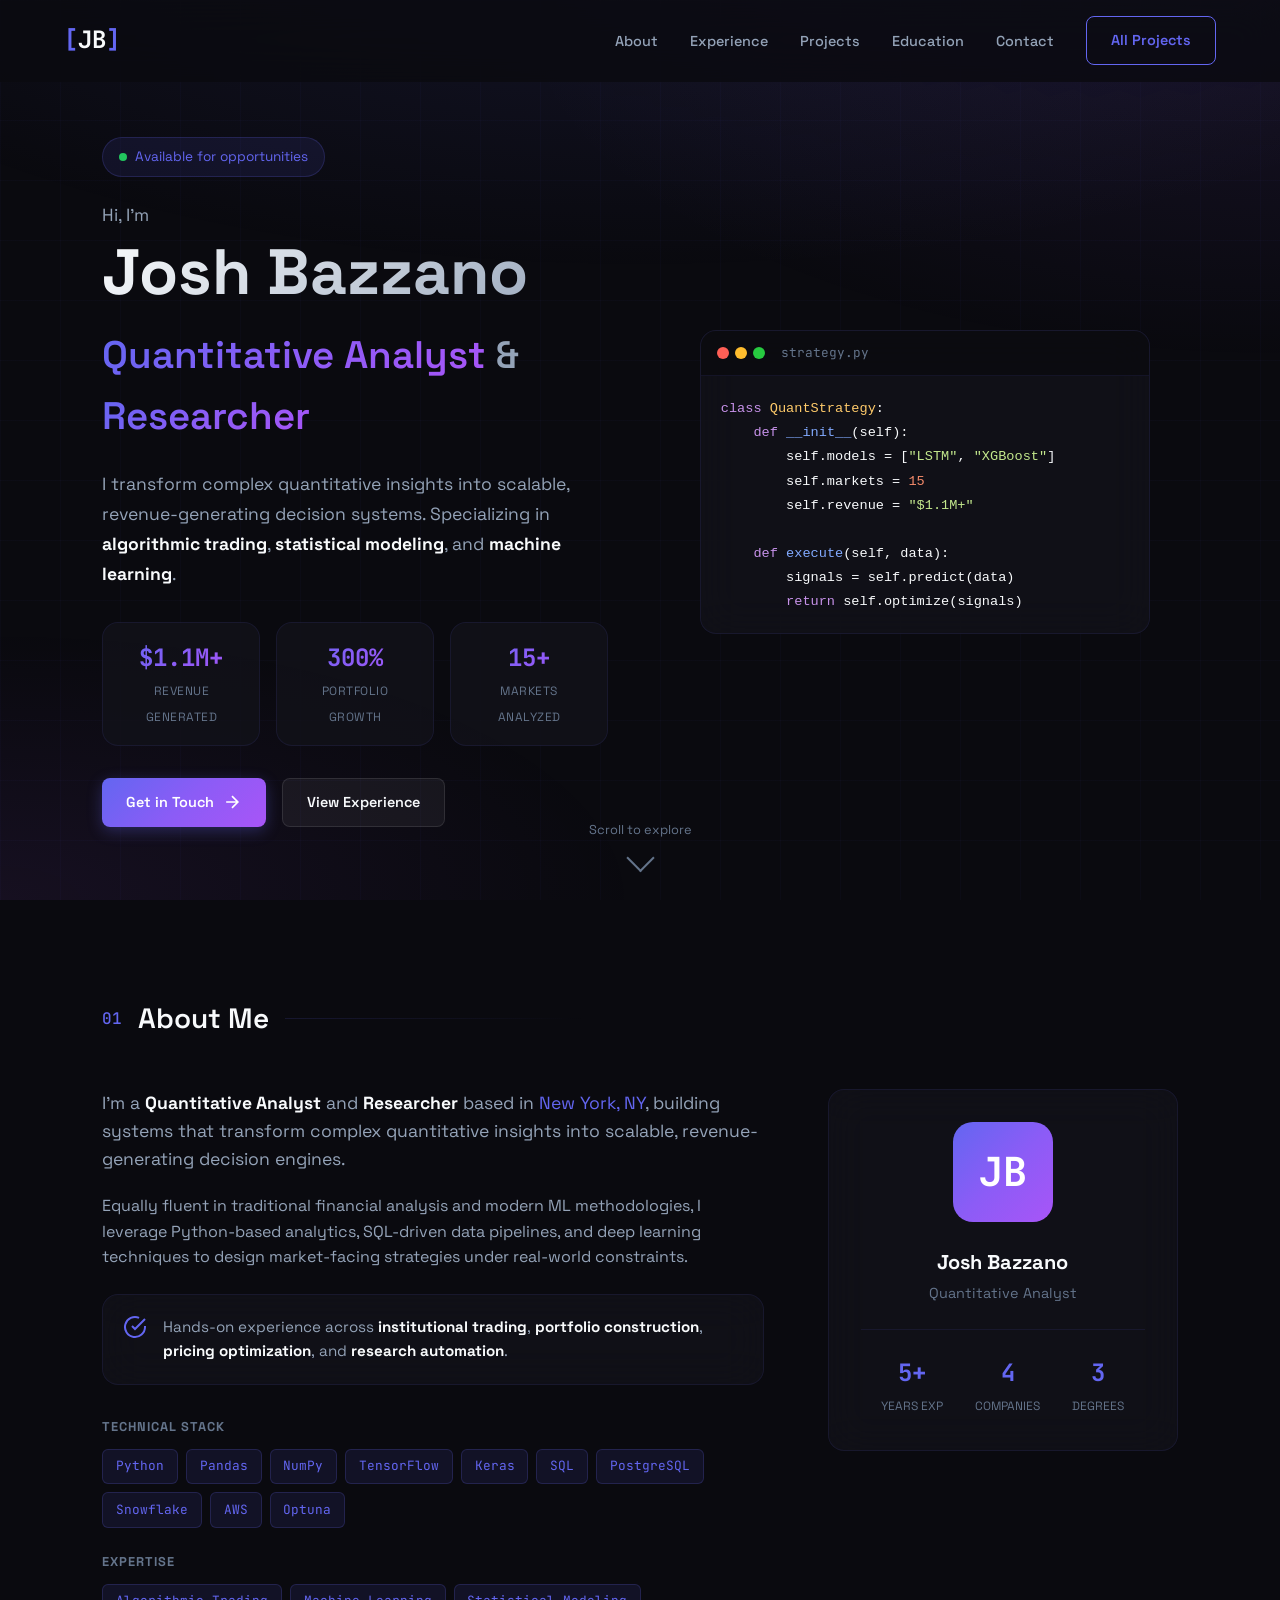
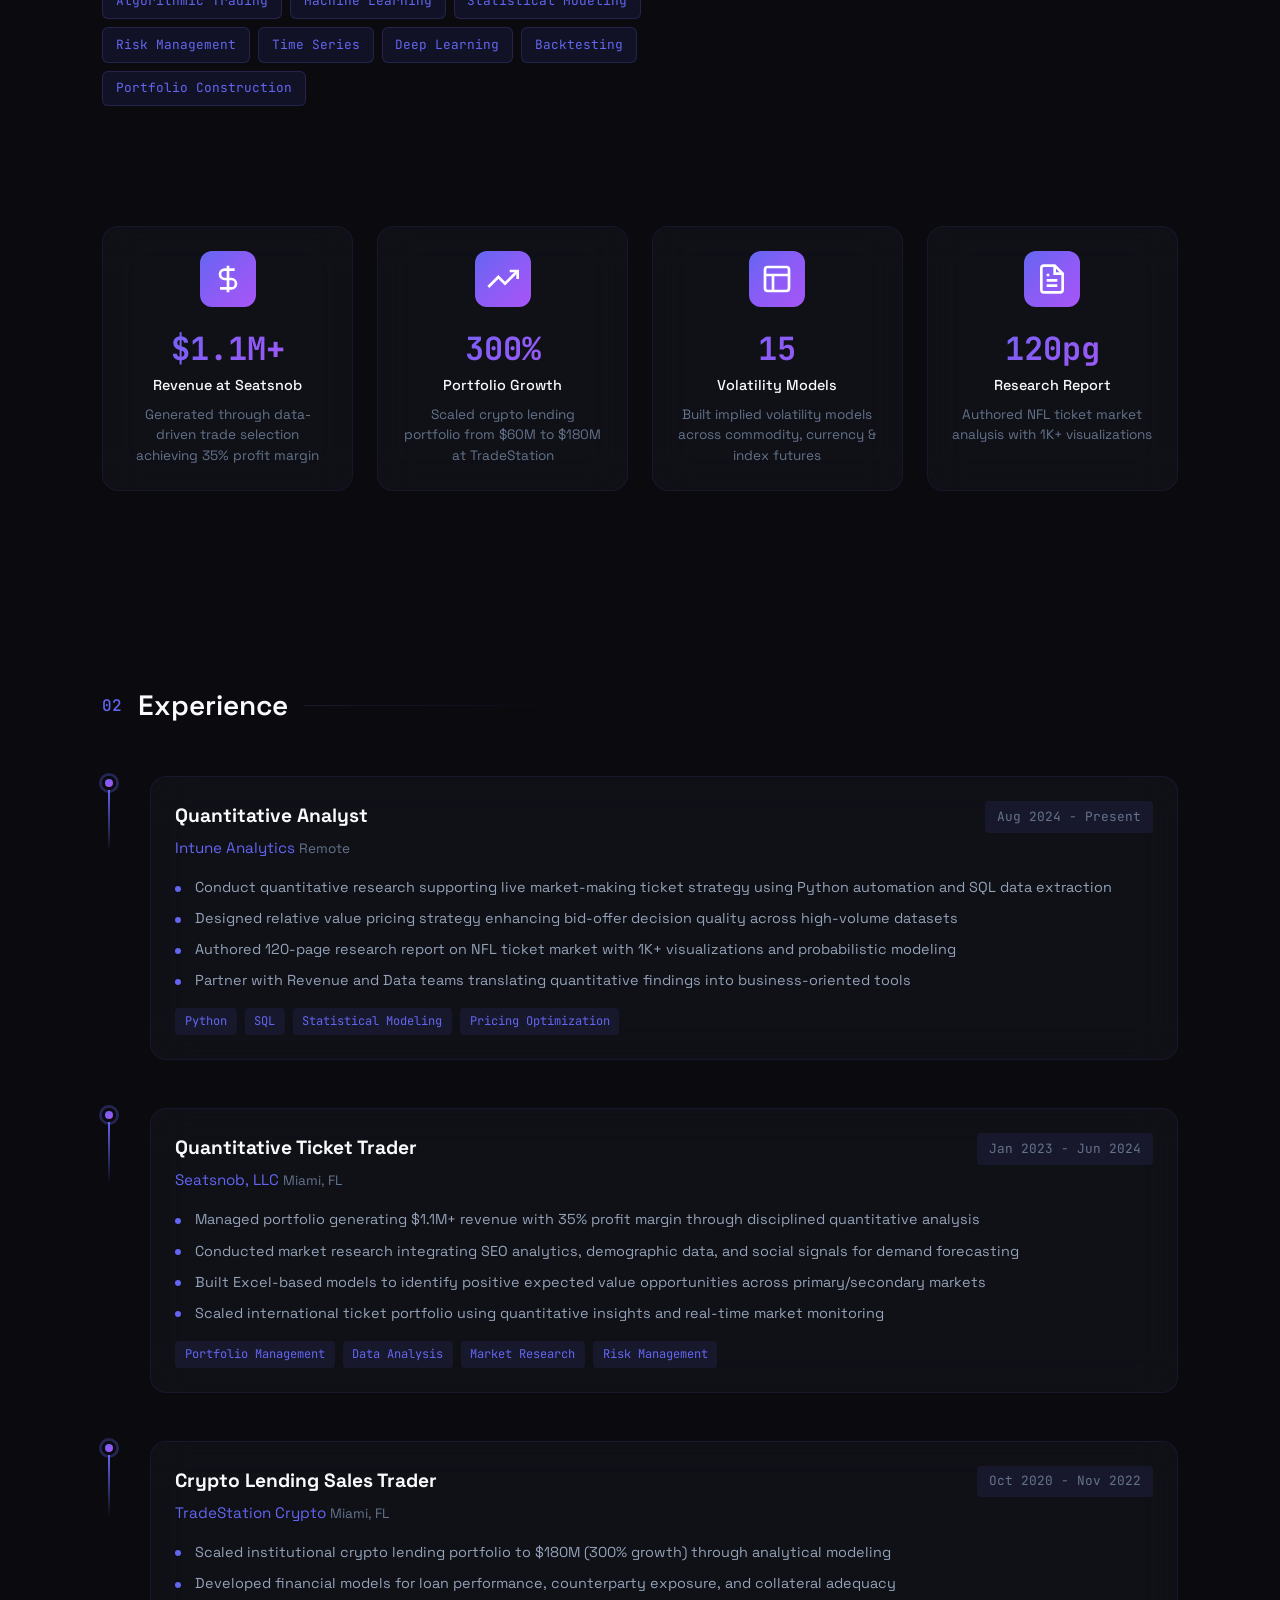
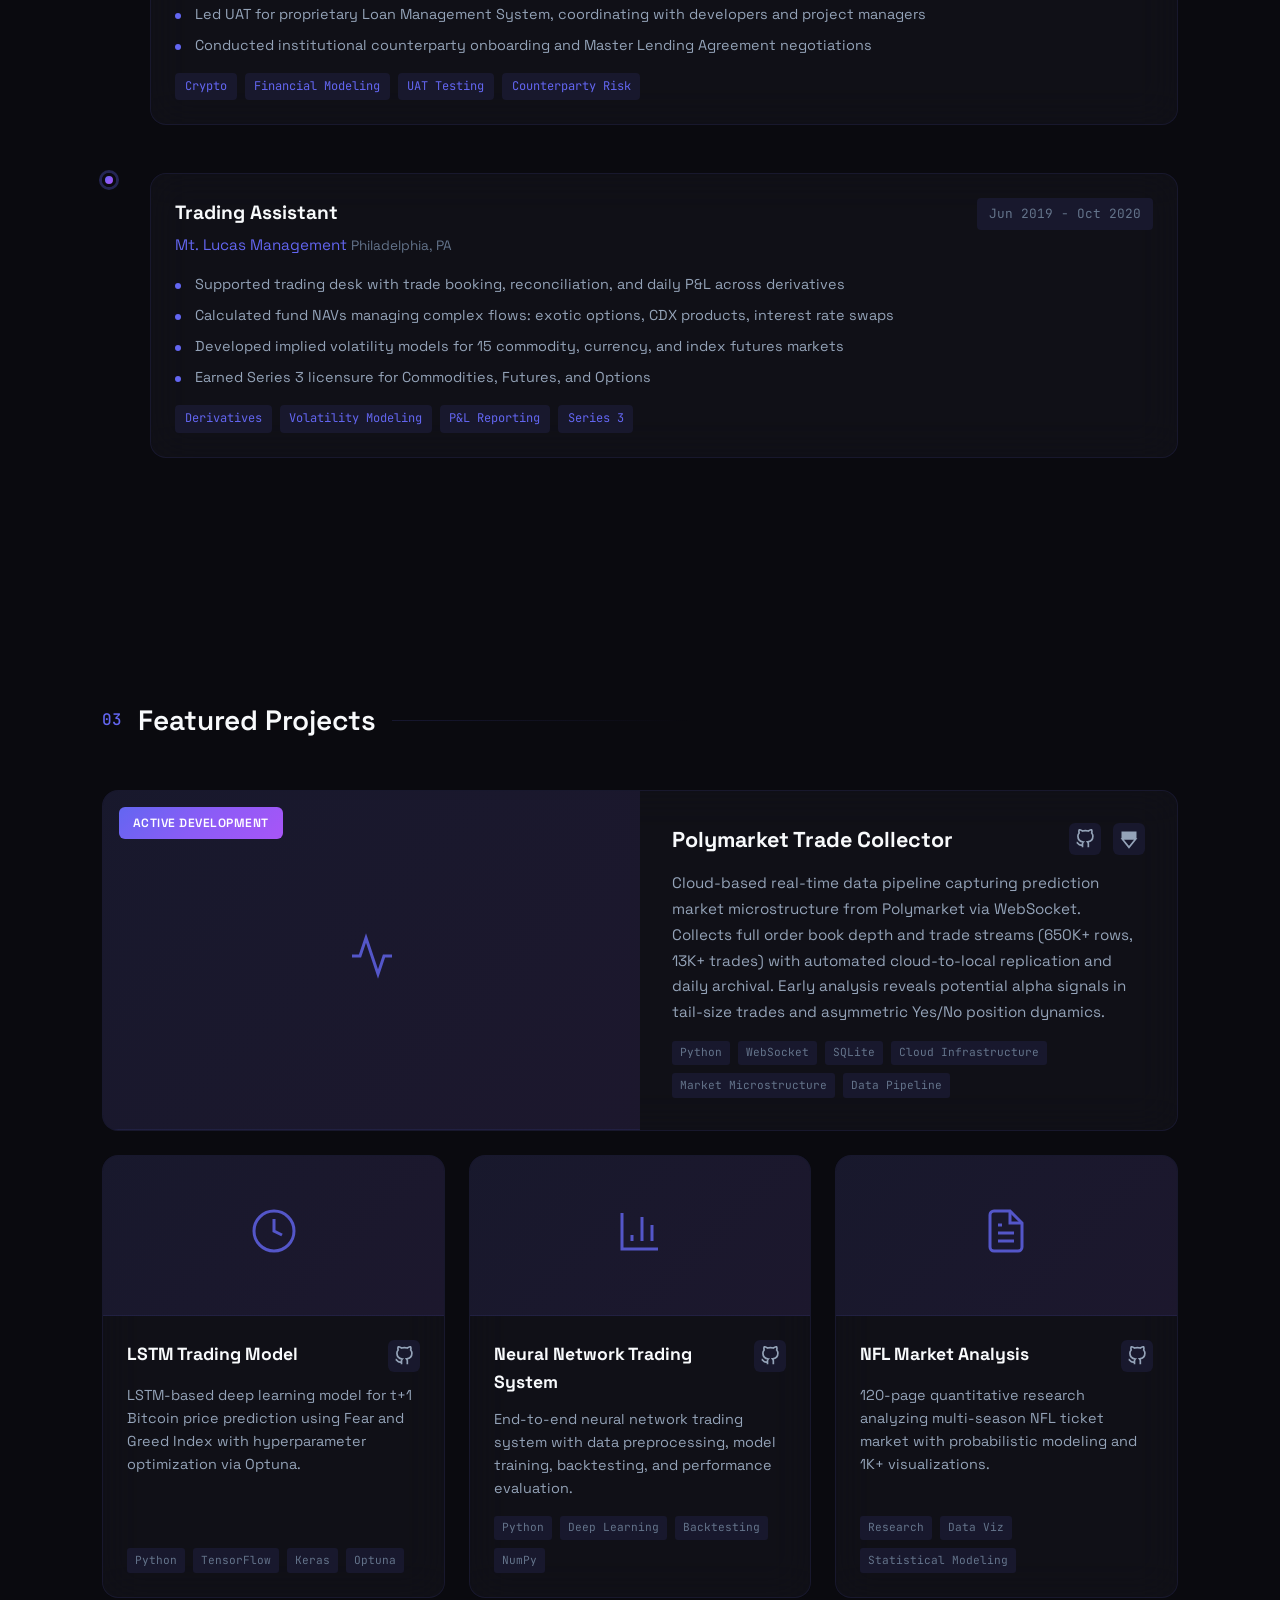
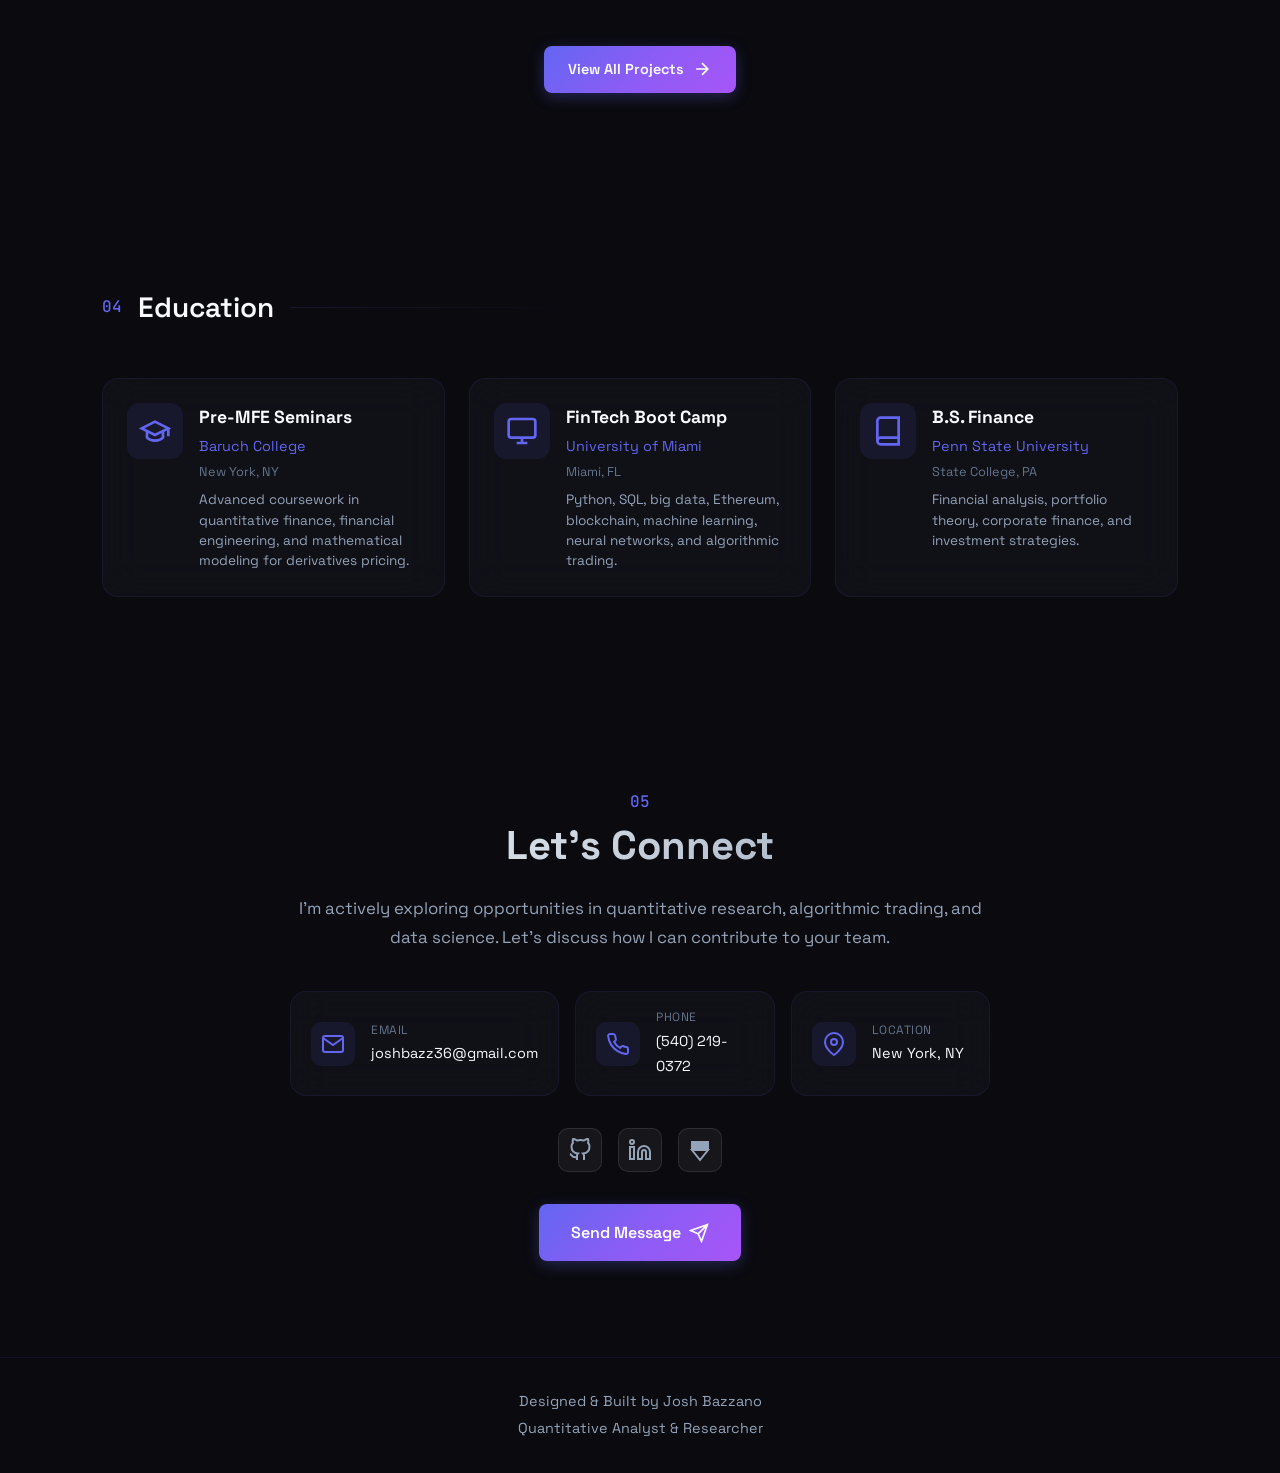
==== commit d31d56be: "Add Polymarket Trade Collector project and media placeholder system - Add Polymarket Trade Collector" ====
--- a/index.html
+++ b/index.html
@@ -172,7 +172,25 @@
 
             <div class="about-visual">
                 <div class="profile-card glass-card">
+                    <!-- ============================================
+                         PROFILE PICTURE
+                         ============================================
+                         To add your profile picture:
+                         1. Add image to: media/profile/PROFILE_PICTURE.png
+                         2. Uncomment the <img> tag below
+                         3. Comment out or delete the placeholder div
+
+                         Recommended size: 400x400px (square)
+                    ============================================ -->
+
+                    <!-- UNCOMMENT THIS WHEN YOU ADD YOUR PROFILE PICTURE:
+                    <img src="media/profile/PROFILE_PICTURE.png" alt="Josh Bazzano" class="profile-image">
+                    -->
+
+                    <!-- PLACEHOLDER - DELETE THIS WHEN YOU ADD YOUR PICTURE -->
                     <div class="profile-avatar">JB</div>
+                    <!-- END PLACEHOLDER -->
+
                     <div class="profile-info">
                         <h3>Josh Bazzano</h3>
                         <p>Quantitative Analyst</p>
@@ -353,16 +371,81 @@
         </div>
 
         <div class="projects-grid">
+            <!-- ============================================
+                 POLYMARKET TRADE COLLECTOR - FEATURED PROJECT
+                 ============================================
+                 Image: media/projects/polymarket.png
+                 Recommended size: 800x500px
+
+                 Links to update:
+                 - GitHub: UPDATE_GITHUB_LINK_HERE
+                 - Substack: UPDATE_SUBSTACK_LINK_HERE
+            ============================================ -->
+            <article class="project-card glass-card featured-project">
+                <div class="project-image">
+                    <!-- UNCOMMENT WHEN YOU ADD PROJECT IMAGE:
+                    <img src="media/projects/polymarket.png" alt="Polymarket Trade Collector">
+                    -->
+                    <!-- PLACEHOLDER - DELETE WHEN YOU ADD IMAGE -->
+                    <div class="project-icon-large">
+                        <svg width="48" height="48" viewBox="0 0 24 24" fill="none" stroke="currentColor" stroke-width="1.5"><path d="M22 12h-4l-3 9L9 3l-3 9H2"/></svg>
+                    </div>
+                    <!-- END PLACEHOLDER -->
+                    <div class="featured-badge">Active Development</div>
+                </div>
+                <div class="project-content">
+                    <div class="project-header">
+                        <h3>Polymarket Trade Collector</h3>
+                        <div class="project-links">
+                            <!-- ============================================
+                                 UPDATE THESE LINKS:
+                                 - GitHub repository URL
+                                 - Substack article URL
+                            ============================================ -->
+                            <a href="#" target="_blank" aria-label="GitHub" title="View on GitHub">
+                                <!-- TODO: Replace # with your GitHub repo URL -->
+                                <svg width="20" height="20" viewBox="0 0 24 24" fill="none" stroke="currentColor" stroke-width="2"><path d="M9 19c-5 1.5-5-2.5-7-3m14 6v-3.87a3.37 3.37 0 0 0-.94-2.61c3.14-.35 6.44-1.54 6.44-7A5.44 5.44 0 0 0 20 4.77 5.07 5.07 0 0 0 19.91 1S18.73.65 16 2.48a13.38 13.38 0 0 0-7 0C6.27.65 5.09 1 5.09 1A5.07 5.07 0 0 0 5 4.77a5.44 5.44 0 0 0-1.5 3.78c0 5.42 3.3 6.61 6.44 7A3.37 3.37 0 0 0 9 18.13V22"/></svg>
+                            </a>
+                            <a href="#" target="_blank" aria-label="Substack" title="Read on Substack">
+                                <!-- TODO: Replace # with your Substack article URL -->
+                                <svg width="20" height="20" viewBox="0 0 24 24" fill="none" stroke="currentColor" stroke-width="2"><path d="M4 4h16v2H4zM4 8h16v2H4zM4 12h16l-8 10-8-10z"/></svg>
+                            </a>
+                        </div>
+                    </div>
+                    <p>Cloud-based real-time data pipeline capturing prediction market microstructure from Polymarket via WebSocket. Collects full order book depth and trade streams (650K+ rows, 13K+ trades) with automated cloud-to-local replication and daily archival. Early analysis reveals potential alpha signals in tail-size trades and asymmetric Yes/No position dynamics.</p>
+                    <div class="project-tags">
+                        <span>Python</span>
+                        <span>WebSocket</span>
+                        <span>SQLite</span>
+                        <span>Cloud Infrastructure</span>
+                        <span>Market Microstructure</span>
+                        <span>Data Pipeline</span>
+                    </div>
+                </div>
+            </article>
+
+            <!-- ============================================
+                 LSTM TRADING MODEL
+                 ============================================
+                 Image: media/projects/lstm-trading.png
+                 GitHub: UPDATE_GITHUB_LINK_HERE
+            ============================================ -->
             <article class="project-card glass-card">
                 <div class="project-image">
+                    <!-- UNCOMMENT WHEN YOU ADD PROJECT IMAGE:
+                    <img src="media/projects/lstm-trading.png" alt="LSTM Trading Model">
+                    -->
+                    <!-- PLACEHOLDER -->
                     <div class="project-icon-large">
                         <svg width="48" height="48" viewBox="0 0 24 24" fill="none" stroke="currentColor" stroke-width="1.5"><circle cx="12" cy="12" r="10"/><path d="M12 6v6l4 2"/></svg>
                     </div>
+                    <!-- END PLACEHOLDER -->
                 </div>
                 <div class="project-content">
                     <div class="project-header">
                         <h3>LSTM Trading Model</h3>
                         <div class="project-links">
+                            <!-- TODO: Replace # with your GitHub repo URL -->
                             <a href="https://github.com/Joshbazz" target="_blank" aria-label="GitHub">
                                 <svg width="20" height="20" viewBox="0 0 24 24" fill="none" stroke="currentColor" stroke-width="2"><path d="M9 19c-5 1.5-5-2.5-7-3m14 6v-3.87a3.37 3.37 0 0 0-.94-2.61c3.14-.35 6.44-1.54 6.44-7A5.44 5.44 0 0 0 20 4.77 5.07 5.07 0 0 0 19.91 1S18.73.65 16 2.48a13.38 13.38 0 0 0-7 0C6.27.65 5.09 1 5.09 1A5.07 5.07 0 0 0 5 4.77a5.44 5.44 0 0 0-1.5 3.78c0 5.42 3.3 6.61 6.44 7A3.37 3.37 0 0 0 9 18.13V22"/></svg>
                             </a>
@@ -375,16 +458,28 @@
                 </div>
             </article>
 
+            <!-- ============================================
+                 NEURAL NETWORK TRADING SYSTEM
+                 ============================================
+                 Image: media/projects/neural-network.png
+                 GitHub: UPDATE_GITHUB_LINK_HERE
+            ============================================ -->
             <article class="project-card glass-card">
                 <div class="project-image">
+                    <!-- UNCOMMENT WHEN YOU ADD PROJECT IMAGE:
+                    <img src="media/projects/neural-network.png" alt="Neural Network Trading System">
+                    -->
+                    <!-- PLACEHOLDER -->
                     <div class="project-icon-large">
                         <svg width="48" height="48" viewBox="0 0 24 24" fill="none" stroke="currentColor" stroke-width="1.5"><path d="M3 3v18h18"/><path d="M18 17V9"/><path d="M13 17V5"/><path d="M8 17v-3"/></svg>
                     </div>
+                    <!-- END PLACEHOLDER -->
                 </div>
                 <div class="project-content">
                     <div class="project-header">
                         <h3>Neural Network Trading System</h3>
                         <div class="project-links">
+                            <!-- TODO: Replace # with your GitHub repo URL -->
                             <a href="https://github.com/Joshbazz" target="_blank" aria-label="GitHub">
                                 <svg width="20" height="20" viewBox="0 0 24 24" fill="none" stroke="currentColor" stroke-width="2"><path d="M9 19c-5 1.5-5-2.5-7-3m14 6v-3.87a3.37 3.37 0 0 0-.94-2.61c3.14-.35 6.44-1.54 6.44-7A5.44 5.44 0 0 0 20 4.77 5.07 5.07 0 0 0 19.91 1S18.73.65 16 2.48a13.38 13.38 0 0 0-7 0C6.27.65 5.09 1 5.09 1A5.07 5.07 0 0 0 5 4.77a5.44 5.44 0 0 0-1.5 3.78c0 5.42 3.3 6.61 6.44 7A3.37 3.37 0 0 0 9 18.13V22"/></svg>
                             </a>
@@ -397,16 +492,28 @@
                 </div>
             </article>
 
+            <!-- ============================================
+                 NFL MARKET ANALYSIS
+                 ============================================
+                 Image: media/projects/nfl-analysis.png
+                 GitHub: UPDATE_GITHUB_LINK_HERE
+            ============================================ -->
             <article class="project-card glass-card">
                 <div class="project-image">
+                    <!-- UNCOMMENT WHEN YOU ADD PROJECT IMAGE:
+                    <img src="media/projects/nfl-analysis.png" alt="NFL Market Analysis">
+                    -->
+                    <!-- PLACEHOLDER -->
                     <div class="project-icon-large">
                         <svg width="48" height="48" viewBox="0 0 24 24" fill="none" stroke="currentColor" stroke-width="1.5"><path d="M14 2H6a2 2 0 0 0-2 2v16a2 2 0 0 0 2 2h12a2 2 0 0 0 2-2V8z"/><path d="M14 2v6h6"/><path d="M16 13H8"/><path d="M16 17H8"/><path d="M10 9H8"/></svg>
                     </div>
+                    <!-- END PLACEHOLDER -->
                 </div>
                 <div class="project-content">
                     <div class="project-header">
                         <h3>NFL Market Analysis</h3>
                         <div class="project-links">
+                            <!-- TODO: Replace # with your GitHub repo URL -->
                             <a href="https://github.com/Joshbazz" target="_blank" aria-label="GitHub">
                                 <svg width="20" height="20" viewBox="0 0 24 24" fill="none" stroke="currentColor" stroke-width="2"><path d="M9 19c-5 1.5-5-2.5-7-3m14 6v-3.87a3.37 3.37 0 0 0-.94-2.61c3.14-.35 6.44-1.54 6.44-7A5.44 5.44 0 0 0 20 4.77 5.07 5.07 0 0 0 19.91 1S18.73.65 16 2.48a13.38 13.38 0 0 0-7 0C6.27.65 5.09 1 5.09 1A5.07 5.07 0 0 0 5 4.77a5.44 5.44 0 0 0-1.5 3.78c0 5.42 3.3 6.61 6.44 7A3.37 3.37 0 0 0 9 18.13V22"/></svg>
                             </a>
@@ -517,6 +624,9 @@
             </div>
 
             <div class="social-links">
+                <!-- ============================================
+                     SOCIAL LINKS - Update URLs as needed
+                ============================================ -->
                 <a href="https://github.com/Joshbazz" target="_blank" class="social-link" aria-label="GitHub">
                     <svg width="24" height="24" viewBox="0 0 24 24" fill="none" stroke="currentColor" stroke-width="2"><path d="M9 19c-5 1.5-5-2.5-7-3m14 6v-3.87a3.37 3.37 0 0 0-.94-2.61c3.14-.35 6.44-1.54 6.44-7A5.44 5.44 0 0 0 20 4.77 5.07 5.07 0 0 0 19.91 1S18.73.65 16 2.48a13.38 13.38 0 0 0-7 0C6.27.65 5.09 1 5.09 1A5.07 5.07 0 0 0 5 4.77a5.44 5.44 0 0 0-1.5 3.78c0 5.42 3.3 6.61 6.44 7A3.37 3.37 0 0 0 9 18.13V22"/></svg>
                 </a>
--- a/styles.css
+++ b/styles.css
@@ -880,6 +880,91 @@
     margin-top: 3rem;
 }
 
+/* ===== Featured Project Styles ===== */
+.featured-project {
+    grid-column: 1 / -1;
+    display: grid;
+    grid-template-columns: 1fr 1fr;
+    gap: 0;
+}
+
+.featured-project .project-image {
+    height: 100%;
+    min-height: 280px;
+    position: relative;
+}
+
+.featured-project .project-content {
+    padding: 2rem;
+}
+
+.featured-project .project-header h3 {
+    font-size: 1.35rem;
+}
+
+.featured-project p {
+    font-size: 0.95rem;
+    line-height: 1.7;
+}
+
+.featured-badge {
+    position: absolute;
+    top: 1rem;
+    left: 1rem;
+    background: var(--accent-gradient);
+    color: white;
+    padding: 0.4rem 0.85rem;
+    border-radius: 6px;
+    font-size: 0.75rem;
+    font-weight: 600;
+    text-transform: uppercase;
+    letter-spacing: 0.5px;
+    z-index: 10;
+}
+
+.project-links {
+    display: flex;
+    gap: 0.75rem;
+}
+
+.project-links a {
+    display: flex;
+    align-items: center;
+    justify-content: center;
+    width: 32px;
+    height: 32px;
+    border-radius: 6px;
+    background: rgba(99, 102, 241, 0.1);
+    color: var(--text-secondary);
+    transition: all var(--transition-fast);
+}
+
+.project-links a:hover {
+    background: rgba(99, 102, 241, 0.2);
+    color: var(--accent-primary);
+    transform: translateY(-2px);
+}
+
+/* ===== Profile Image ===== */
+.profile-image {
+    width: 100px;
+    height: 100px;
+    margin: 0 auto 1.5rem;
+    border-radius: 20px;
+    object-fit: cover;
+    border: 3px solid rgba(99, 102, 241, 0.3);
+}
+
+@media (max-width: 968px) {
+    .featured-project {
+        grid-template-columns: 1fr;
+    }
+
+    .featured-project .project-image {
+        min-height: 200px;
+    }
+}
+
 /* ===== Education Section ===== */
 .education-grid {
     display: grid;
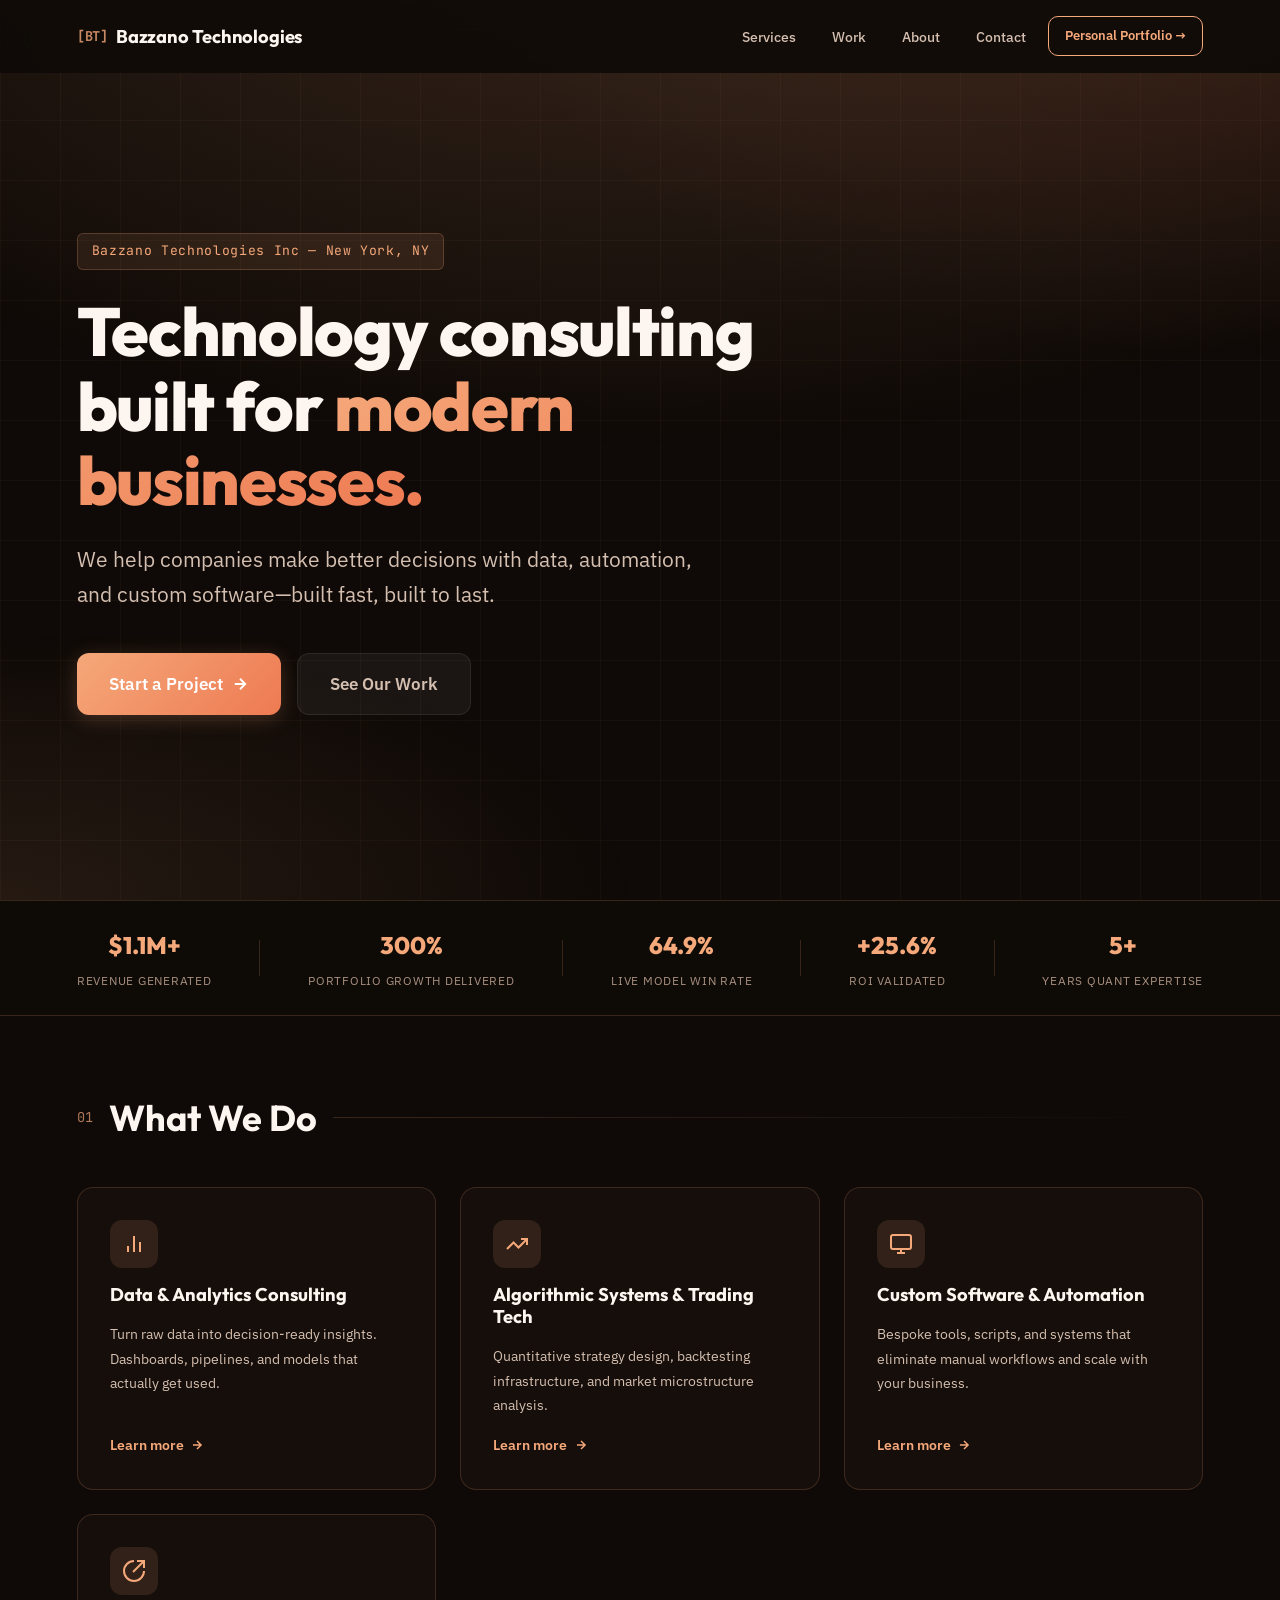
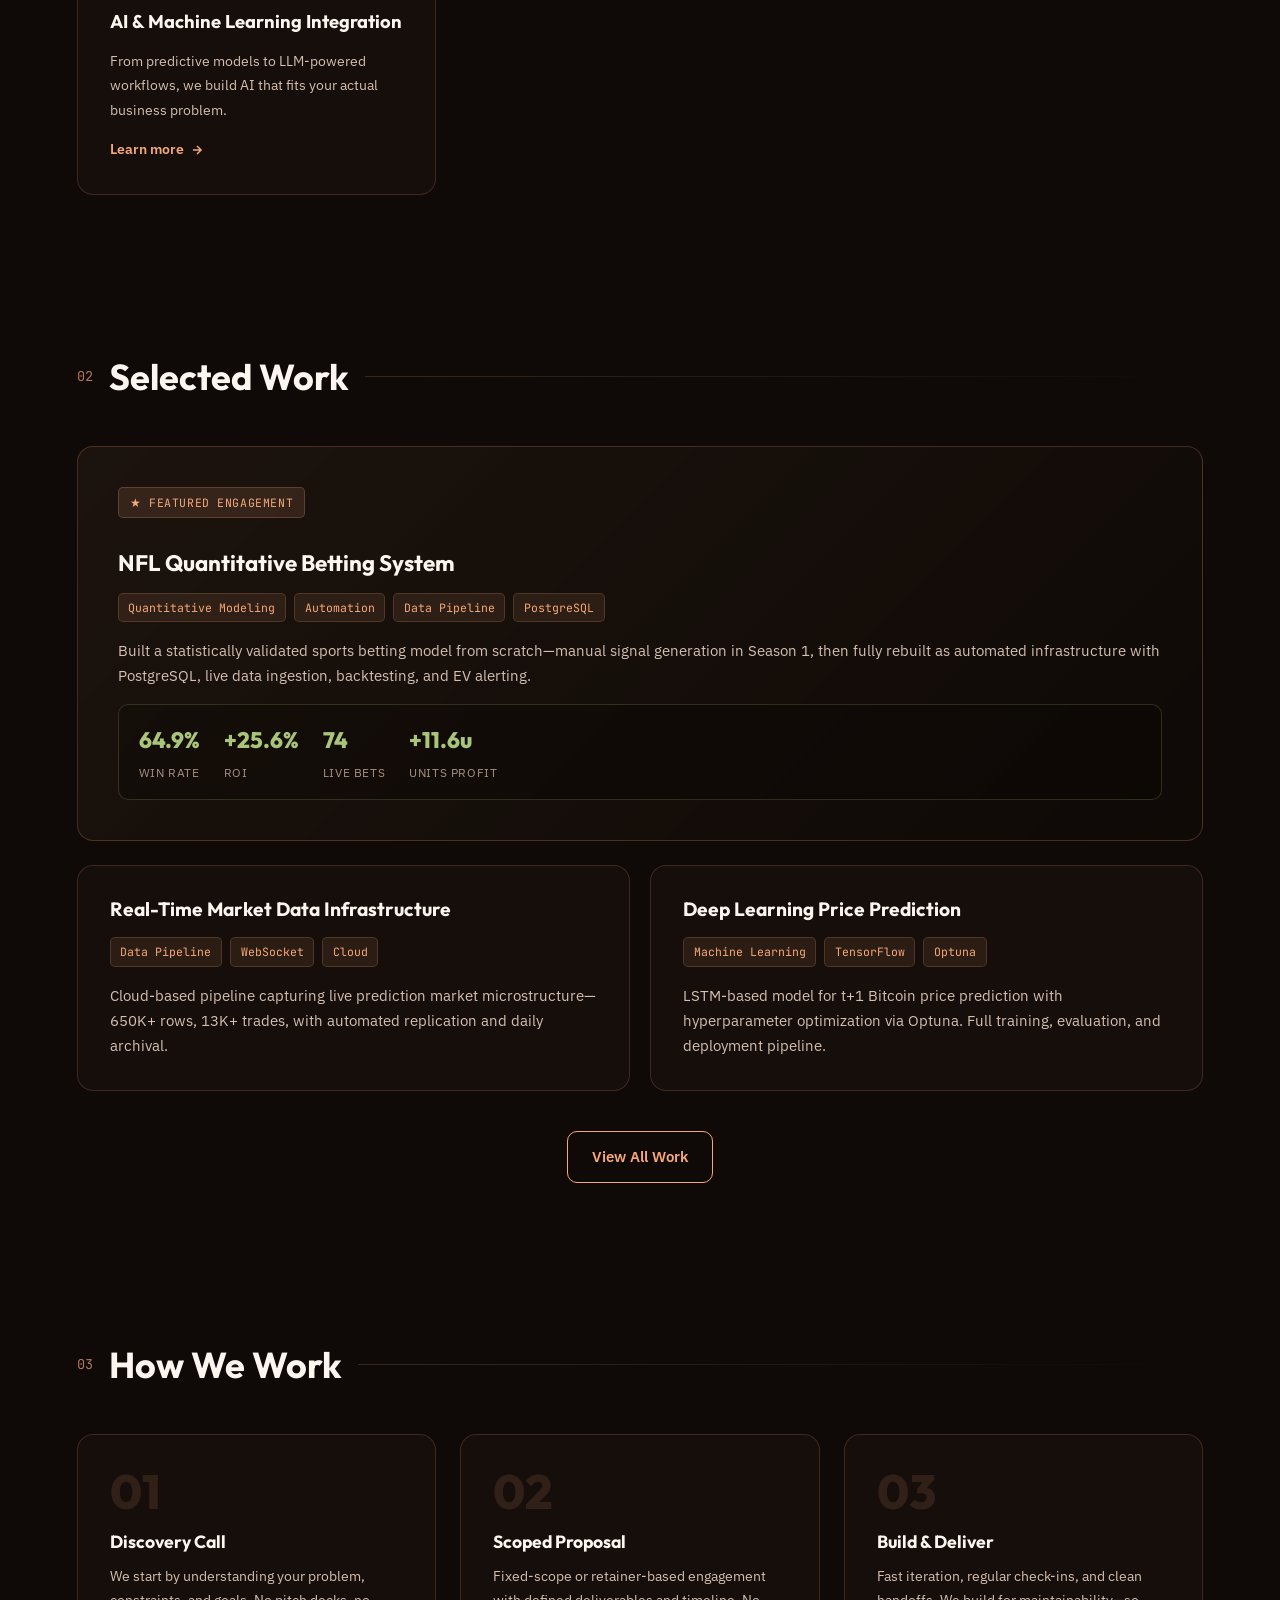
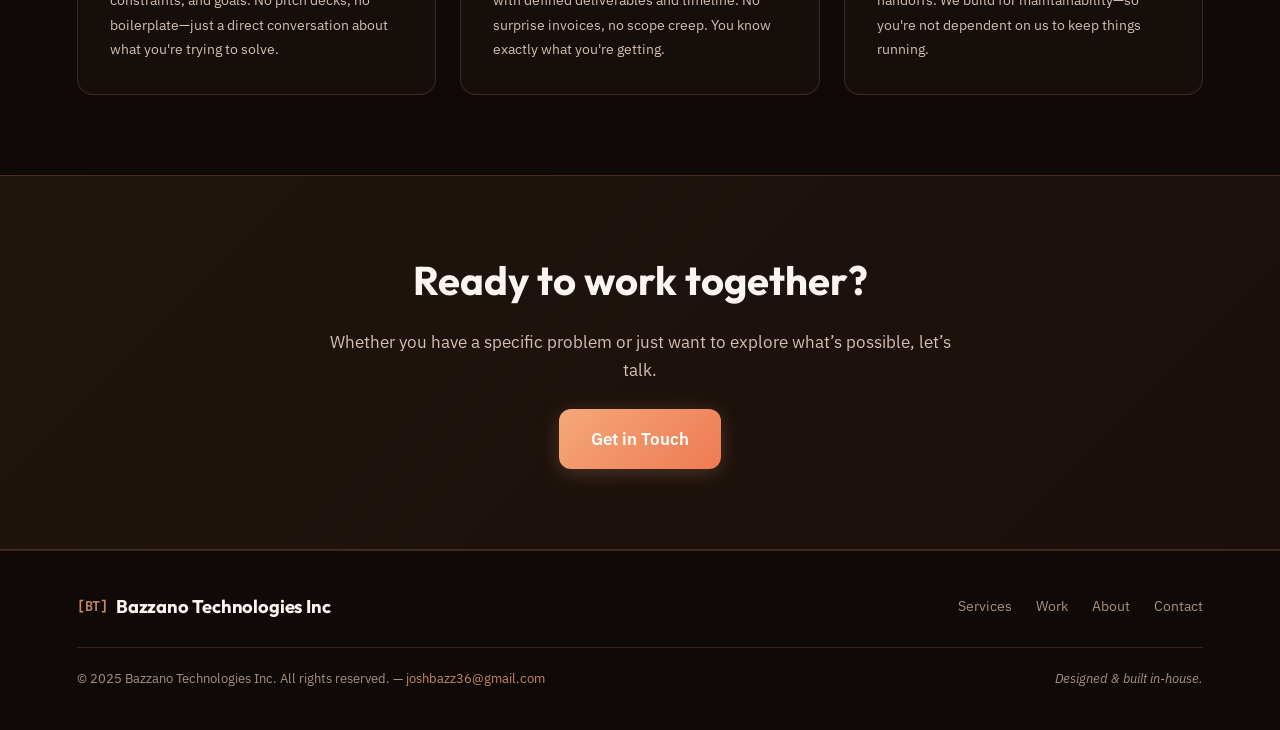
==== commit 2798df13: "Redesign site to lead with Bazzano Technologies Inc company brand - New company homepage (index.html" ====
--- a/index.html
+++ b/index.html
@@ -3,703 +3,312 @@
 <head>
     <meta charset="UTF-8">
     <meta name="viewport" content="width=device-width, initial-scale=1.0">
-    <title>Josh Bazzano | Quantitative Analyst & Researcher</title>
-    <meta name="description" content="Quantitative Analyst specializing in algorithmic trading, statistical modeling, machine learning, and data-driven research. Expert in Python, SQL, and financial modeling.">
-    <meta name="keywords" content="Quantitative Analyst, Quantitative Researcher, Algorithmic Trading, Machine Learning, Python, SQL, Statistical Modeling, Data Science, Financial Modeling, Deep Learning">
+    <title>Bazzano Technologies Inc | Tech Consulting</title>
+    <meta name="description" content="Boutique technology consulting firm specializing in data analytics, algorithmic systems, custom software, and AI/ML. Based in New York, NY.">
+    <meta name="keywords" content="tech consulting, data analytics, algorithmic trading, machine learning, custom software, AI consulting, New York">
+    <meta property="og:title" content="Bazzano Technologies Inc | Tech Consulting">
+    <meta property="og:description" content="Boutique technology consulting firm specializing in data analytics, algorithmic systems, custom software, and AI/ML. Based in New York, NY.">
+    <meta property="og:type" content="website">
     <link rel="preconnect" href="https://fonts.googleapis.com">
     <link rel="preconnect" href="https://fonts.gstatic.com" crossorigin>
-    <link href="https://fonts.googleapis.com/css2?family=Space+Grotesk:wght@300;400;500;600;700&family=JetBrains+Mono:wght@400;500&display=swap" rel="stylesheet">
-    <link rel="stylesheet" href="styles.css">
+    <link href="https://fonts.googleapis.com/css2?family=Outfit:wght@400;500;600;700;800&family=IBM+Plex+Sans:wght@300;400;500;600&family=JetBrains+Mono:wght@400;500&display=swap" rel="stylesheet">
+    <link rel="stylesheet" href="business.css?v=2">
 </head>
 <body>
-    <!-- Animated Background -->
     <div class="bg-gradient"></div>
     <div class="bg-grid"></div>
 
     <!-- Navigation -->
-    <nav class="glass-nav">
-        <a href="#" class="logo">
-            <span class="logo-bracket">[</span>JB<span class="logo-bracket">]</span>
+    <nav class="glass-nav" id="navbar">
+        <a href="/" class="logo">
+            <span class="logo-mark">[BT]</span>
+            <span class="logo-text">&nbsp;Bazzano Technologies</span>
         </a>
-        <ul class="nav-links">
-            <li><a href="#about" class="nav-link">About</a></li>
-            <li><a href="#experience" class="nav-link">Experience</a></li>
-            <li><a href="#projects" class="nav-link">Projects</a></li>
-            <li><a href="#education" class="nav-link">Education</a></li>
-            <li><a href="#contact" class="nav-link">Contact</a></li>
-            <li><a href="projects.html" class="btn btn-outline">All Projects</a></li>
+        <ul class="nav-links" id="nav-links">
+            <li><a href="services.html" class="nav-link">Services</a></li>
+            <li><a href="work.html" class="nav-link">Work</a></li>
+            <li><a href="about.html" class="nav-link">About</a></li>
+            <li><a href="contact.html" class="nav-link">Contact</a></li>
+            <li><a href="josh.html" class="btn btn-outline" style="font-size:0.82rem;padding:0.5rem 1rem;">Personal Portfolio &#8594;</a></li>
         </ul>
-        <button class="mobile-menu-btn" aria-label="Menu">
-            <span></span>
-            <span></span>
-            <span></span>
+        <button class="mobile-menu-btn" id="menu-btn" aria-label="Menu">
+            <span></span><span></span><span></span>
         </button>
     </nav>
 
     <!-- Hero Section -->
     <section class="hero">
-        <div class="hero-content">
-            <div class="hero-badge">
-                <span class="pulse"></span>
-                Available for opportunities
-            </div>
+        <div class="hero-content animate-on-scroll">
+            <span class="hero-eyebrow">Bazzano Technologies Inc — New York, NY</span>
             <h1 class="hero-title">
-                <span class="hero-greeting">Hi, I'm</span>
-                <span class="hero-name">Josh Bazzano</span>
+                Technology consulting<br>
+                built for <span class="gradient-text">modern businesses.</span>
             </h1>
-            <h2 class="hero-subtitle">
-                <span class="gradient-text">Quantitative Analyst</span> &
-                <span class="gradient-text">Researcher</span>
-            </h2>
-            <p class="hero-description">
-                I transform complex quantitative insights into scalable, revenue-generating
-                decision systems. Specializing in <strong>algorithmic trading</strong>,
-                <strong>statistical modeling</strong>, and <strong>machine learning</strong>.
+            <p class="hero-subtitle">
+                We help companies make better decisions with data, automation, and custom
+                software&mdash;built fast, built to last.
             </p>
-
-            <div class="hero-metrics">
-                <div class="metric glass-card">
-                    <span class="metric-value">$1.1M+</span>
-                    <span class="metric-label">Revenue Generated</span>
-                </div>
-                <div class="metric glass-card">
-                    <span class="metric-value">300%</span>
-                    <span class="metric-label">Portfolio Growth</span>
-                </div>
-                <div class="metric glass-card">
-                    <span class="metric-value">15+</span>
-                    <span class="metric-label">Markets Analyzed</span>
-                </div>
-            </div>
-
             <div class="hero-cta">
-                <a href="#contact" class="btn btn-primary">
-                    <span>Get in Touch</span>
-                    <svg width="20" height="20" viewBox="0 0 24 24" fill="none" stroke="currentColor" stroke-width="2"><path d="M5 12h14M12 5l7 7-7 7"/></svg>
-                </a>
-                <a href="#experience" class="btn btn-ghost">View Experience</a>
-            </div>
-        </div>
-
-        <div class="hero-visual">
-            <div class="code-window glass-card">
-                <div class="window-header">
-                    <div class="window-dots">
-                        <span></span><span></span><span></span>
-                    </div>
-                    <span class="window-title">strategy.py</span>
-                </div>
-                <pre class="code-content"><code><span class="code-keyword">class</span> <span class="code-class">QuantStrategy</span>:
-    <span class="code-keyword">def</span> <span class="code-function">__init__</span>(self):
-        self.models = [<span class="code-string">"LSTM"</span>, <span class="code-string">"XGBoost"</span>]
-        self.markets = <span class="code-number">15</span>
-        self.revenue = <span class="code-string">"$1.1M+"</span>
-
-    <span class="code-keyword">def</span> <span class="code-function">execute</span>(self, data):
-        signals = self.predict(data)
-        <span class="code-keyword">return</span> self.optimize(signals)</code></pre>
-            </div>
-        </div>
-
-        <div class="scroll-indicator">
-            <span>Scroll to explore</span>
-            <div class="scroll-arrow"></div>
+                <a href="contact.html" class="btn btn-primary btn-lg">
+                    Start a Project
+                    <svg width="18" height="18" viewBox="0 0 24 24" fill="none" stroke="currentColor" stroke-width="2.5"><path d="M5 12h14M12 5l7 7-7 7"/></svg>
+                </a>
+                <a href="work.html" class="btn btn-ghost btn-lg">See Our Work</a>
+            </div>
         </div>
     </section>
 
-    <!-- About Section -->
-    <section id="about" class="section">
+    <!-- Social Proof Bar -->
+    <div class="proof-bar">
+        <div class="proof-bar-inner">
+            <div class="proof-stat animate-on-scroll">
+                <span class="proof-value">$1.1M+</span>
+                <span class="proof-label">Revenue Generated</span>
+            </div>
+            <div class="proof-divider"></div>
+            <div class="proof-stat animate-on-scroll">
+                <span class="proof-value">300%</span>
+                <span class="proof-label">Portfolio Growth Delivered</span>
+            </div>
+            <div class="proof-divider"></div>
+            <div class="proof-stat animate-on-scroll">
+                <span class="proof-value">64.9%</span>
+                <span class="proof-label">Live Model Win Rate</span>
+            </div>
+            <div class="proof-divider"></div>
+            <div class="proof-stat animate-on-scroll">
+                <span class="proof-value">+25.6%</span>
+                <span class="proof-label">ROI Validated</span>
+            </div>
+            <div class="proof-divider"></div>
+            <div class="proof-stat animate-on-scroll">
+                <span class="proof-value">5+</span>
+                <span class="proof-label">Years Quant Expertise</span>
+            </div>
+        </div>
+    </div>
+
+    <!-- Services Section -->
+    <div class="section">
         <div class="section-header">
             <span class="section-number">01</span>
-            <h2 class="section-title">About Me</h2>
+            <h2 class="section-title">What We Do</h2>
             <div class="section-line"></div>
         </div>
 
-        <div class="about-grid">
-            <div class="about-content">
-                <p class="about-lead">
-                    I'm a <strong>Quantitative Analyst</strong> and <strong>Researcher</strong> based in
-                    <span class="highlight">New York, NY</span>, building systems that transform complex
-                    quantitative insights into scalable, revenue-generating decision engines.
-                </p>
-                <p>
-                    Equally fluent in traditional financial analysis and modern ML methodologies,
-                    I leverage Python-based analytics, SQL-driven data pipelines, and deep learning
-                    techniques to design market-facing strategies under real-world constraints.
-                </p>
-
-                <div class="about-highlight glass-card">
-                    <div class="highlight-icon">
-                        <svg width="24" height="24" viewBox="0 0 24 24" fill="none" stroke="currentColor" stroke-width="2"><path d="M22 11.08V12a10 10 0 1 1-5.93-9.14"/><polyline points="22 4 12 14.01 9 11.01"/></svg>
-                    </div>
-                    <p>
-                        Hands-on experience across <strong>institutional trading</strong>, <strong>portfolio construction</strong>,
-                        <strong>pricing optimization</strong>, and <strong>research automation</strong>.
-                    </p>
-                </div>
-
-                <div class="skills-section">
-                    <div class="skill-category">
-                        <h4>Technical Stack</h4>
-                        <div class="skill-tags">
-                            <span class="skill-tag">Python</span>
-                            <span class="skill-tag">Pandas</span>
-                            <span class="skill-tag">NumPy</span>
-                            <span class="skill-tag">TensorFlow</span>
-                            <span class="skill-tag">Keras</span>
-                            <span class="skill-tag">SQL</span>
-                            <span class="skill-tag">PostgreSQL</span>
-                            <span class="skill-tag">Snowflake</span>
-                            <span class="skill-tag">AWS</span>
-                            <span class="skill-tag">Optuna</span>
-                        </div>
-                    </div>
-                    <div class="skill-category">
-                        <h4>Expertise</h4>
-                        <div class="skill-tags">
-                            <span class="skill-tag">Algorithmic Trading</span>
-                            <span class="skill-tag">Machine Learning</span>
-                            <span class="skill-tag">Statistical Modeling</span>
-                            <span class="skill-tag">Risk Management</span>
-                            <span class="skill-tag">Time Series</span>
-                            <span class="skill-tag">Deep Learning</span>
-                            <span class="skill-tag">Backtesting</span>
-                            <span class="skill-tag">Portfolio Construction</span>
-                        </div>
-                    </div>
-                </div>
-            </div>
-
-            <div class="about-visual">
-                <div class="profile-card glass-card">
-                    <!-- ============================================
-                         PROFILE PICTURE
-                         ============================================
-                         To add your profile picture:
-                         1. Add image to: media/profile/PROFILE_PICTURE.png
-                         2. Uncomment the <img> tag below
-                         3. Comment out or delete the placeholder div
-
-                         Recommended size: 400x400px (square)
-                    ============================================ -->
-
-                    <!-- UNCOMMENT THIS WHEN YOU ADD YOUR PROFILE PICTURE:
-                    <img src="media/profile/PROFILE_PICTURE.png" alt="Josh Bazzano" class="profile-image">
-                    -->
-
-                    <!-- PLACEHOLDER - DELETE THIS WHEN YOU ADD YOUR PICTURE -->
-                    <div class="profile-avatar">JB</div>
-                    <!-- END PLACEHOLDER -->
-
-                    <div class="profile-info">
-                        <h3>Josh Bazzano</h3>
-                        <p>Quantitative Analyst</p>
-                    </div>
-                    <div class="profile-stats">
-                        <div class="profile-stat">
-                            <span class="stat-num">5+</span>
-                            <span class="stat-text">Years Exp</span>
-                        </div>
-                        <div class="profile-stat">
-                            <span class="stat-num">4</span>
-                            <span class="stat-text">Companies</span>
-                        </div>
-                        <div class="profile-stat">
-                            <span class="stat-num">3</span>
-                            <span class="stat-text">Degrees</span>
-                        </div>
-                    </div>
-                </div>
-            </div>
-        </div>
-    </section>
-
-    <!-- Career Highlights -->
-    <section class="section highlights-section">
-        <div class="highlights-grid">
-            <div class="highlight-card glass-card">
-                <div class="highlight-icon gradient-bg">
-                    <svg width="32" height="32" viewBox="0 0 24 24" fill="none" stroke="currentColor" stroke-width="2"><path d="M12 2v20M17 5H9.5a3.5 3.5 0 0 0 0 7h5a3.5 3.5 0 0 1 0 7H6"/></svg>
-                </div>
-                <div class="highlight-value">$1.1M+</div>
-                <div class="highlight-label">Revenue at Seatsnob</div>
-                <p class="highlight-desc">Generated through data-driven trade selection achieving 35% profit margin</p>
-            </div>
-            <div class="highlight-card glass-card">
-                <div class="highlight-icon gradient-bg">
-                    <svg width="32" height="32" viewBox="0 0 24 24" fill="none" stroke="currentColor" stroke-width="2"><path d="M23 6l-9.5 9.5-5-5L1 18"/><path d="M17 6h6v6"/></svg>
-                </div>
-                <div class="highlight-value">300%</div>
-                <div class="highlight-label">Portfolio Growth</div>
-                <p class="highlight-desc">Scaled crypto lending portfolio from $60M to $180M at TradeStation</p>
-            </div>
-            <div class="highlight-card glass-card">
-                <div class="highlight-icon gradient-bg">
-                    <svg width="32" height="32" viewBox="0 0 24 24" fill="none" stroke="currentColor" stroke-width="2"><rect x="3" y="3" width="18" height="18" rx="2"/><path d="M3 9h18M9 21V9"/></svg>
-                </div>
-                <div class="highlight-value">15</div>
-                <div class="highlight-label">Volatility Models</div>
-                <p class="highlight-desc">Built implied volatility models across commodity, currency & index futures</p>
-            </div>
-            <div class="highlight-card glass-card">
-                <div class="highlight-icon gradient-bg">
-                    <svg width="32" height="32" viewBox="0 0 24 24" fill="none" stroke="currentColor" stroke-width="2"><path d="M14 2H6a2 2 0 0 0-2 2v16a2 2 0 0 0 2 2h12a2 2 0 0 0 2-2V8z"/><path d="M14 2v6h6M16 13H8M16 17H8M10 9H8"/></svg>
-                </div>
-                <div class="highlight-value">120pg</div>
-                <div class="highlight-label">Research Report</div>
-                <p class="highlight-desc">Authored NFL ticket market analysis with 1K+ visualizations</p>
-            </div>
-        </div>
-    </section>
-
-    <!-- Experience Section -->
-    <section id="experience" class="section">
+        <div class="services-grid">
+            <div class="service-card animate-on-scroll">
+                <div class="service-icon">
+                    <svg width="24" height="24" viewBox="0 0 24 24" fill="none" stroke="currentColor" stroke-width="2"><path d="M18 20V10M12 20V4M6 20v-6"/></svg>
+                </div>
+                <h3>Data &amp; Analytics Consulting</h3>
+                <p>Turn raw data into decision-ready insights. Dashboards, pipelines, and models that actually get used.</p>
+                <a href="services.html#data-analytics" class="service-link">
+                    Learn more
+                    <svg width="14" height="14" viewBox="0 0 24 24" fill="none" stroke="currentColor" stroke-width="2.5"><path d="M5 12h14M12 5l7 7-7 7"/></svg>
+                </a>
+            </div>
+
+            <div class="service-card animate-on-scroll">
+                <div class="service-icon">
+                    <svg width="24" height="24" viewBox="0 0 24 24" fill="none" stroke="currentColor" stroke-width="2"><polyline points="22 7 13.5 15.5 8.5 10.5 2 17"/><polyline points="16 7 22 7 22 13"/></svg>
+                </div>
+                <h3>Algorithmic Systems &amp; Trading Tech</h3>
+                <p>Quantitative strategy design, backtesting infrastructure, and market microstructure analysis.</p>
+                <a href="services.html#algorithmic-systems" class="service-link">
+                    Learn more
+                    <svg width="14" height="14" viewBox="0 0 24 24" fill="none" stroke="currentColor" stroke-width="2.5"><path d="M5 12h14M12 5l7 7-7 7"/></svg>
+                </a>
+            </div>
+
+            <div class="service-card animate-on-scroll">
+                <div class="service-icon">
+                    <svg width="24" height="24" viewBox="0 0 24 24" fill="none" stroke="currentColor" stroke-width="2"><rect x="2" y="3" width="20" height="14" rx="2"/><path d="M8 21h8M12 17v4"/></svg>
+                </div>
+                <h3>Custom Software &amp; Automation</h3>
+                <p>Bespoke tools, scripts, and systems that eliminate manual workflows and scale with your business.</p>
+                <a href="services.html#custom-software" class="service-link">
+                    Learn more
+                    <svg width="14" height="14" viewBox="0 0 24 24" fill="none" stroke="currentColor" stroke-width="2.5"><path d="M5 12h14M12 5l7 7-7 7"/></svg>
+                </a>
+            </div>
+
+            <div class="service-card animate-on-scroll">
+                <div class="service-icon">
+                    <svg width="24" height="24" viewBox="0 0 24 24" fill="none" stroke="currentColor" stroke-width="2"><path d="M12 2a10 10 0 1 0 10 10"/><path d="M22 2 11 13"/><path d="m15 2 7 0 0 7"/></svg>
+                </div>
+                <h3>AI &amp; Machine Learning Integration</h3>
+                <p>From predictive models to LLM-powered workflows, we build AI that fits your actual business problem.</p>
+                <a href="services.html#ai-ml" class="service-link">
+                    Learn more
+                    <svg width="14" height="14" viewBox="0 0 24 24" fill="none" stroke="currentColor" stroke-width="2.5"><path d="M5 12h14M12 5l7 7-7 7"/></svg>
+                </a>
+            </div>
+        </div>
+    </div>
+
+    <!-- Featured Work Section -->
+    <div class="section">
         <div class="section-header">
             <span class="section-number">02</span>
-            <h2 class="section-title">Experience</h2>
+            <h2 class="section-title">Selected Work</h2>
             <div class="section-line"></div>
         </div>
 
-        <div class="timeline">
-            <div class="timeline-item">
-                <div class="timeline-marker">
-                    <div class="marker-dot"></div>
-                    <div class="marker-line"></div>
-                </div>
-                <div class="timeline-content glass-card">
-                    <div class="timeline-header">
-                        <div class="timeline-info">
-                            <h3>Quantitative Analyst</h3>
-                            <div class="company">Intune Analytics <span class="location">Remote</span></div>
-                        </div>
-                        <span class="timeline-date">Aug 2024 - Present</span>
+        <div class="work-grid" style="margin-bottom:1.5rem;">
+            <!-- Featured: NFL Betting System -->
+            <div class="work-card featured animate-on-scroll" style="padding:2.5rem;">
+                <div>
+                    <span class="case-study-badge">&#9733; Featured Engagement</span>
+                </div>
+                <h3 style="font-size:1.4rem;">NFL Quantitative Betting System</h3>
+                <div class="work-tags">
+                    <span class="work-tag">Quantitative Modeling</span>
+                    <span class="work-tag">Automation</span>
+                    <span class="work-tag">Data Pipeline</span>
+                    <span class="work-tag">PostgreSQL</span>
+                </div>
+                <p>Built a statistically validated sports betting model from scratch&mdash;manual signal generation in Season 1, then fully rebuilt as automated infrastructure with PostgreSQL, live data ingestion, backtesting, and EV alerting.</p>
+                <div class="work-results">
+                    <div class="work-result-stat">
+                        <span class="result-value">64.9%</span>
+                        <span class="result-label">Win Rate</span>
                     </div>
-                    <ul class="timeline-points">
-                        <li>Conduct quantitative research supporting live market-making ticket strategy using Python automation and SQL data extraction</li>
-                        <li>Designed relative value pricing strategy enhancing bid-offer decision quality across high-volume datasets</li>
-                        <li>Authored 120-page research report on NFL ticket market with 1K+ visualizations and probabilistic modeling</li>
-                        <li>Partner with Revenue and Data teams translating quantitative findings into business-oriented tools</li>
-                    </ul>
-                    <div class="timeline-tags">
-                        <span>Python</span><span>SQL</span><span>Statistical Modeling</span><span>Pricing Optimization</span>
+                    <div class="work-result-stat">
+                        <span class="result-value">+25.6%</span>
+                        <span class="result-label">ROI</span>
                     </div>
-                </div>
-            </div>
-
-            <div class="timeline-item">
-                <div class="timeline-marker">
-                    <div class="marker-dot"></div>
-                    <div class="marker-line"></div>
-                </div>
-                <div class="timeline-content glass-card">
-                    <div class="timeline-header">
-                        <div class="timeline-info">
-                            <h3>Quantitative Ticket Trader</h3>
-                            <div class="company">Seatsnob, LLC <span class="location">Miami, FL</span></div>
-                        </div>
-                        <span class="timeline-date">Jan 2023 - Jun 2024</span>
+                    <div class="work-result-stat">
+                        <span class="result-value">74</span>
+                        <span class="result-label">Live Bets</span>
                     </div>
-                    <ul class="timeline-points">
-                        <li>Managed portfolio generating $1.1M+ revenue with 35% profit margin through disciplined quantitative analysis</li>
-                        <li>Conducted market research integrating SEO analytics, demographic data, and social signals for demand forecasting</li>
-                        <li>Built Excel-based models to identify positive expected value opportunities across primary/secondary markets</li>
-                        <li>Scaled international ticket portfolio using quantitative insights and real-time market monitoring</li>
-                    </ul>
-                    <div class="timeline-tags">
-                        <span>Portfolio Management</span><span>Data Analysis</span><span>Market Research</span><span>Risk Management</span>
+                    <div class="work-result-stat">
+                        <span class="result-value">+11.6u</span>
+                        <span class="result-label">Units Profit</span>
                     </div>
                 </div>
             </div>
-
-            <div class="timeline-item">
-                <div class="timeline-marker">
-                    <div class="marker-dot"></div>
-                    <div class="marker-line"></div>
-                </div>
-                <div class="timeline-content glass-card">
-                    <div class="timeline-header">
-                        <div class="timeline-info">
-                            <h3>Crypto Lending Sales Trader</h3>
-                            <div class="company">TradeStation Crypto <span class="location">Miami, FL</span></div>
-                        </div>
-                        <span class="timeline-date">Oct 2020 - Nov 2022</span>
-                    </div>
-                    <ul class="timeline-points">
-                        <li>Scaled institutional crypto lending portfolio to $180M (300% growth) through analytical modeling</li>
-                        <li>Developed financial models for loan performance, counterparty exposure, and collateral adequacy</li>
-                        <li>Led UAT for proprietary Loan Management System, coordinating with developers and project managers</li>
-                        <li>Conducted institutional counterparty onboarding and Master Lending Agreement negotiations</li>
-                    </ul>
-                    <div class="timeline-tags">
-                        <span>Crypto</span><span>Financial Modeling</span><span>UAT Testing</span><span>Counterparty Risk</span>
-                    </div>
-                </div>
-            </div>
-
-            <div class="timeline-item">
-                <div class="timeline-marker">
-                    <div class="marker-dot"></div>
-                </div>
-                <div class="timeline-content glass-card">
-                    <div class="timeline-header">
-                        <div class="timeline-info">
-                            <h3>Trading Assistant</h3>
-                            <div class="company">Mt. Lucas Management <span class="location">Philadelphia, PA</span></div>
-                        </div>
-                        <span class="timeline-date">Jun 2019 - Oct 2020</span>
-                    </div>
-                    <ul class="timeline-points">
-                        <li>Supported trading desk with trade booking, reconciliation, and daily P&L across derivatives</li>
-                        <li>Calculated fund NAVs managing complex flows: exotic options, CDX products, interest rate swaps</li>
-                        <li>Developed implied volatility models for 15 commodity, currency, and index futures markets</li>
-                        <li>Earned Series 3 licensure for Commodities, Futures, and Options</li>
-                    </ul>
-                    <div class="timeline-tags">
-                        <span>Derivatives</span><span>Volatility Modeling</span><span>P&L Reporting</span><span>Series 3</span>
-                    </div>
-                </div>
-            </div>
-        </div>
-    </section>
-
-    <!-- Projects Section -->
-    <section id="projects" class="section">
+        </div>
+
+        <div class="work-grid" style="grid-template-columns: 1fr 1fr; gap:1.25rem; margin-bottom:2.5rem;">
+            <div class="work-card animate-on-scroll">
+                <h3>Real-Time Market Data Infrastructure</h3>
+                <div class="work-tags">
+                    <span class="work-tag">Data Pipeline</span>
+                    <span class="work-tag">WebSocket</span>
+                    <span class="work-tag">Cloud</span>
+                </div>
+                <p>Cloud-based pipeline capturing live prediction market microstructure&mdash;650K+ rows, 13K+ trades, with automated replication and daily archival.</p>
+            </div>
+
+            <div class="work-card animate-on-scroll">
+                <h3>Deep Learning Price Prediction</h3>
+                <div class="work-tags">
+                    <span class="work-tag">Machine Learning</span>
+                    <span class="work-tag">TensorFlow</span>
+                    <span class="work-tag">Optuna</span>
+                </div>
+                <p>LSTM-based model for t+1 Bitcoin price prediction with hyperparameter optimization via Optuna. Full training, evaluation, and deployment pipeline.</p>
+            </div>
+        </div>
+
+        <div style="text-align:center;">
+            <a href="work.html" class="btn btn-outline">View All Work</a>
+        </div>
+    </div>
+
+    <!-- How We Work -->
+    <div class="section">
         <div class="section-header">
             <span class="section-number">03</span>
-            <h2 class="section-title">Featured Projects</h2>
+            <h2 class="section-title">How We Work</h2>
             <div class="section-line"></div>
         </div>
 
-        <div class="projects-grid">
-            <!-- ============================================
-                 POLYMARKET TRADE COLLECTOR - FEATURED PROJECT
-                 ============================================
-                 Image: media/projects/polymarket.png
-                 Recommended size: 800x500px
-
-                 Links to update:
-                 - GitHub: UPDATE_GITHUB_LINK_HERE
-                 - Substack: UPDATE_SUBSTACK_LINK_HERE
-            ============================================ -->
-            <article class="project-card glass-card featured-project">
-                <div class="project-image">
-                    <!-- UNCOMMENT WHEN YOU ADD PROJECT IMAGE:
-                    <img src="media/projects/polymarket.png" alt="Polymarket Trade Collector">
-                    -->
-                    <!-- PLACEHOLDER - DELETE WHEN YOU ADD IMAGE -->
-                    <div class="project-icon-large">
-                        <svg width="48" height="48" viewBox="0 0 24 24" fill="none" stroke="currentColor" stroke-width="1.5"><path d="M22 12h-4l-3 9L9 3l-3 9H2"/></svg>
-                    </div>
-                    <!-- END PLACEHOLDER -->
-                    <div class="featured-badge">Active Development</div>
-                </div>
-                <div class="project-content">
-                    <div class="project-header">
-                        <h3>Polymarket Trade Collector</h3>
-                        <div class="project-links">
-                            <!-- ============================================
-                                 UPDATE THESE LINKS:
-                                 - GitHub repository URL
-                                 - Substack article URL
-                            ============================================ -->
-                            <a href="#" target="_blank" aria-label="GitHub" title="View on GitHub">
-                                <!-- TODO: Replace # with your GitHub repo URL -->
-                                <svg width="20" height="20" viewBox="0 0 24 24" fill="none" stroke="currentColor" stroke-width="2"><path d="M9 19c-5 1.5-5-2.5-7-3m14 6v-3.87a3.37 3.37 0 0 0-.94-2.61c3.14-.35 6.44-1.54 6.44-7A5.44 5.44 0 0 0 20 4.77 5.07 5.07 0 0 0 19.91 1S18.73.65 16 2.48a13.38 13.38 0 0 0-7 0C6.27.65 5.09 1 5.09 1A5.07 5.07 0 0 0 5 4.77a5.44 5.44 0 0 0-1.5 3.78c0 5.42 3.3 6.61 6.44 7A3.37 3.37 0 0 0 9 18.13V22"/></svg>
-                            </a>
-                            <a href="#" target="_blank" aria-label="Substack" title="Read on Substack">
-                                <!-- TODO: Replace # with your Substack article URL -->
-                                <svg width="20" height="20" viewBox="0 0 24 24" fill="none" stroke="currentColor" stroke-width="2"><path d="M4 4h16v2H4zM4 8h16v2H4zM4 12h16l-8 10-8-10z"/></svg>
-                            </a>
-                        </div>
-                    </div>
-                    <p>Cloud-based real-time data pipeline capturing prediction market microstructure from Polymarket via WebSocket. Collects full order book depth and trade streams (650K+ rows, 13K+ trades) with automated cloud-to-local replication and daily archival. Early analysis reveals potential alpha signals in tail-size trades and asymmetric Yes/No position dynamics.</p>
-                    <div class="project-tags">
-                        <span>Python</span>
-                        <span>WebSocket</span>
-                        <span>SQLite</span>
-                        <span>Cloud Infrastructure</span>
-                        <span>Market Microstructure</span>
-                        <span>Data Pipeline</span>
-                    </div>
-                </div>
-            </article>
-
-            <!-- ============================================
-                 LSTM TRADING MODEL
-                 ============================================
-                 Image: media/projects/lstm-trading.png
-                 GitHub: UPDATE_GITHUB_LINK_HERE
-            ============================================ -->
-            <article class="project-card glass-card">
-                <div class="project-image">
-                    <!-- UNCOMMENT WHEN YOU ADD PROJECT IMAGE:
-                    <img src="media/projects/lstm-trading.png" alt="LSTM Trading Model">
-                    -->
-                    <!-- PLACEHOLDER -->
-                    <div class="project-icon-large">
-                        <svg width="48" height="48" viewBox="0 0 24 24" fill="none" stroke="currentColor" stroke-width="1.5"><circle cx="12" cy="12" r="10"/><path d="M12 6v6l4 2"/></svg>
-                    </div>
-                    <!-- END PLACEHOLDER -->
-                </div>
-                <div class="project-content">
-                    <div class="project-header">
-                        <h3>LSTM Trading Model</h3>
-                        <div class="project-links">
-                            <!-- TODO: Replace # with your GitHub repo URL -->
-                            <a href="https://github.com/Joshbazz" target="_blank" aria-label="GitHub">
-                                <svg width="20" height="20" viewBox="0 0 24 24" fill="none" stroke="currentColor" stroke-width="2"><path d="M9 19c-5 1.5-5-2.5-7-3m14 6v-3.87a3.37 3.37 0 0 0-.94-2.61c3.14-.35 6.44-1.54 6.44-7A5.44 5.44 0 0 0 20 4.77 5.07 5.07 0 0 0 19.91 1S18.73.65 16 2.48a13.38 13.38 0 0 0-7 0C6.27.65 5.09 1 5.09 1A5.07 5.07 0 0 0 5 4.77a5.44 5.44 0 0 0-1.5 3.78c0 5.42 3.3 6.61 6.44 7A3.37 3.37 0 0 0 9 18.13V22"/></svg>
-                            </a>
-                        </div>
-                    </div>
-                    <p>LSTM-based deep learning model for t+1 Bitcoin price prediction using Fear and Greed Index with hyperparameter optimization via Optuna.</p>
-                    <div class="project-tags">
-                        <span>Python</span><span>TensorFlow</span><span>Keras</span><span>Optuna</span>
-                    </div>
-                </div>
-            </article>
-
-            <!-- ============================================
-                 NEURAL NETWORK TRADING SYSTEM
-                 ============================================
-                 Image: media/projects/neural-network.png
-                 GitHub: UPDATE_GITHUB_LINK_HERE
-            ============================================ -->
-            <article class="project-card glass-card">
-                <div class="project-image">
-                    <!-- UNCOMMENT WHEN YOU ADD PROJECT IMAGE:
-                    <img src="media/projects/neural-network.png" alt="Neural Network Trading System">
-                    -->
-                    <!-- PLACEHOLDER -->
-                    <div class="project-icon-large">
-                        <svg width="48" height="48" viewBox="0 0 24 24" fill="none" stroke="currentColor" stroke-width="1.5"><path d="M3 3v18h18"/><path d="M18 17V9"/><path d="M13 17V5"/><path d="M8 17v-3"/></svg>
-                    </div>
-                    <!-- END PLACEHOLDER -->
-                </div>
-                <div class="project-content">
-                    <div class="project-header">
-                        <h3>Neural Network Trading System</h3>
-                        <div class="project-links">
-                            <!-- TODO: Replace # with your GitHub repo URL -->
-                            <a href="https://github.com/Joshbazz" target="_blank" aria-label="GitHub">
-                                <svg width="20" height="20" viewBox="0 0 24 24" fill="none" stroke="currentColor" stroke-width="2"><path d="M9 19c-5 1.5-5-2.5-7-3m14 6v-3.87a3.37 3.37 0 0 0-.94-2.61c3.14-.35 6.44-1.54 6.44-7A5.44 5.44 0 0 0 20 4.77 5.07 5.07 0 0 0 19.91 1S18.73.65 16 2.48a13.38 13.38 0 0 0-7 0C6.27.65 5.09 1 5.09 1A5.07 5.07 0 0 0 5 4.77a5.44 5.44 0 0 0-1.5 3.78c0 5.42 3.3 6.61 6.44 7A3.37 3.37 0 0 0 9 18.13V22"/></svg>
-                            </a>
-                        </div>
-                    </div>
-                    <p>End-to-end neural network trading system with data preprocessing, model training, backtesting, and performance evaluation.</p>
-                    <div class="project-tags">
-                        <span>Python</span><span>Deep Learning</span><span>Backtesting</span><span>NumPy</span>
-                    </div>
-                </div>
-            </article>
-
-            <!-- ============================================
-                 NFL MARKET ANALYSIS
-                 ============================================
-                 Image: media/projects/nfl-analysis.png
-                 GitHub: UPDATE_GITHUB_LINK_HERE
-            ============================================ -->
-            <article class="project-card glass-card">
-                <div class="project-image">
-                    <!-- UNCOMMENT WHEN YOU ADD PROJECT IMAGE:
-                    <img src="media/projects/nfl-analysis.png" alt="NFL Market Analysis">
-                    -->
-                    <!-- PLACEHOLDER -->
-                    <div class="project-icon-large">
-                        <svg width="48" height="48" viewBox="0 0 24 24" fill="none" stroke="currentColor" stroke-width="1.5"><path d="M14 2H6a2 2 0 0 0-2 2v16a2 2 0 0 0 2 2h12a2 2 0 0 0 2-2V8z"/><path d="M14 2v6h6"/><path d="M16 13H8"/><path d="M16 17H8"/><path d="M10 9H8"/></svg>
-                    </div>
-                    <!-- END PLACEHOLDER -->
-                </div>
-                <div class="project-content">
-                    <div class="project-header">
-                        <h3>NFL Market Analysis</h3>
-                        <div class="project-links">
-                            <!-- TODO: Replace # with your GitHub repo URL -->
-                            <a href="https://github.com/Joshbazz" target="_blank" aria-label="GitHub">
-                                <svg width="20" height="20" viewBox="0 0 24 24" fill="none" stroke="currentColor" stroke-width="2"><path d="M9 19c-5 1.5-5-2.5-7-3m14 6v-3.87a3.37 3.37 0 0 0-.94-2.61c3.14-.35 6.44-1.54 6.44-7A5.44 5.44 0 0 0 20 4.77 5.07 5.07 0 0 0 19.91 1S18.73.65 16 2.48a13.38 13.38 0 0 0-7 0C6.27.65 5.09 1 5.09 1A5.07 5.07 0 0 0 5 4.77a5.44 5.44 0 0 0-1.5 3.78c0 5.42 3.3 6.61 6.44 7A3.37 3.37 0 0 0 9 18.13V22"/></svg>
-                            </a>
-                        </div>
-                    </div>
-                    <p>120-page quantitative research analyzing multi-season NFL ticket market with probabilistic modeling and 1K+ visualizations.</p>
-                    <div class="project-tags">
-                        <span>Research</span><span>Data Viz</span><span>Statistical Modeling</span>
-                    </div>
-                </div>
-            </article>
-        </div>
-
-        <div class="projects-cta">
-            <a href="projects.html" class="btn btn-primary">
-                <span>View All Projects</span>
-                <svg width="20" height="20" viewBox="0 0 24 24" fill="none" stroke="currentColor" stroke-width="2"><path d="M5 12h14M12 5l7 7-7 7"/></svg>
-            </a>
-        </div>
-    </section>
-
-    <!-- Education Section -->
-    <section id="education" class="section">
-        <div class="section-header">
-            <span class="section-number">04</span>
-            <h2 class="section-title">Education</h2>
-            <div class="section-line"></div>
-        </div>
-
-        <div class="education-grid">
-            <div class="education-card glass-card">
-                <div class="education-icon">
-                    <svg width="32" height="32" viewBox="0 0 24 24" fill="none" stroke="currentColor" stroke-width="2"><path d="M22 10v6M2 10l10-5 10 5-10 5z"/><path d="M6 12v5c3 3 9 3 12 0v-5"/></svg>
-                </div>
-                <div class="education-content">
-                    <h3>Pre-MFE Seminars</h3>
-                    <div class="school">Baruch College</div>
-                    <div class="education-location">New York, NY</div>
-                    <p>Advanced coursework in quantitative finance, financial engineering, and mathematical modeling for derivatives pricing.</p>
-                </div>
-            </div>
-
-            <div class="education-card glass-card">
-                <div class="education-icon">
-                    <svg width="32" height="32" viewBox="0 0 24 24" fill="none" stroke="currentColor" stroke-width="2"><rect x="2" y="3" width="20" height="14" rx="2"/><path d="M8 21h8M12 17v4"/></svg>
-                </div>
-                <div class="education-content">
-                    <h3>FinTech Boot Camp</h3>
-                    <div class="school">University of Miami</div>
-                    <div class="education-location">Miami, FL</div>
-                    <p>Python, SQL, big data, Ethereum, blockchain, machine learning, neural networks, and algorithmic trading.</p>
-                </div>
-            </div>
-
-            <div class="education-card glass-card">
-                <div class="education-icon">
-                    <svg width="32" height="32" viewBox="0 0 24 24" fill="none" stroke="currentColor" stroke-width="2"><path d="M4 19.5A2.5 2.5 0 0 1 6.5 17H20"/><path d="M6.5 2H20v20H6.5A2.5 2.5 0 0 1 4 19.5v-15A2.5 2.5 0 0 1 6.5 2z"/></svg>
-                </div>
-                <div class="education-content">
-                    <h3>B.S. Finance</h3>
-                    <div class="school">Penn State University</div>
-                    <div class="education-location">State College, PA</div>
-                    <p>Financial analysis, portfolio theory, corporate finance, and investment strategies.</p>
-                </div>
-            </div>
-        </div>
-    </section>
-
-    <!-- Contact Section -->
-    <section id="contact" class="section contact-section">
-        <div class="contact-container">
-            <div class="contact-header">
-                <span class="section-number">05</span>
-                <h2>Let's Connect</h2>
-                <p>I'm actively exploring opportunities in quantitative research, algorithmic trading, and data science. Let's discuss how I can contribute to your team.</p>
-            </div>
-
-            <div class="contact-grid">
-                <a href="mailto:joshbazz36@gmail.com" class="contact-card glass-card">
-                    <div class="contact-icon">
-                        <svg width="24" height="24" viewBox="0 0 24 24" fill="none" stroke="currentColor" stroke-width="2"><path d="M4 4h16c1.1 0 2 .9 2 2v12c0 1.1-.9 2-2 2H4c-1.1 0-2-.9-2-2V6c0-1.1.9-2 2-2z"/><polyline points="22,6 12,13 2,6"/></svg>
-                    </div>
-                    <div class="contact-info">
-                        <span class="contact-label">Email</span>
-                        <span class="contact-value">joshbazz36@gmail.com</span>
-                    </div>
-                </a>
-
-                <a href="tel:+15402190372" class="contact-card glass-card">
-                    <div class="contact-icon">
-                        <svg width="24" height="24" viewBox="0 0 24 24" fill="none" stroke="currentColor" stroke-width="2"><path d="M22 16.92v3a2 2 0 0 1-2.18 2 19.79 19.79 0 0 1-8.63-3.07 19.5 19.5 0 0 1-6-6 19.79 19.79 0 0 1-3.07-8.67A2 2 0 0 1 4.11 2h3a2 2 0 0 1 2 1.72c.127.96.361 1.903.7 2.81a2 2 0 0 1-.45 2.11L8.09 9.91a16 16 0 0 0 6 6l1.27-1.27a2 2 0 0 1 2.11-.45c.907.339 1.85.573 2.81.7A2 2 0 0 1 22 16.92z"/></svg>
-                    </div>
-                    <div class="contact-info">
-                        <span class="contact-label">Phone</span>
-                        <span class="contact-value">(540) 219-0372</span>
-                    </div>
-                </a>
-
-                <div class="contact-card glass-card">
-                    <div class="contact-icon">
-                        <svg width="24" height="24" viewBox="0 0 24 24" fill="none" stroke="currentColor" stroke-width="2"><path d="M21 10c0 7-9 13-9 13s-9-6-9-13a9 9 0 0 1 18 0z"/><circle cx="12" cy="10" r="3"/></svg>
-                    </div>
-                    <div class="contact-info">
-                        <span class="contact-label">Location</span>
-                        <span class="contact-value">New York, NY</span>
-                    </div>
-                </div>
-            </div>
-
-            <div class="social-links">
-                <!-- ============================================
-                     SOCIAL LINKS - Update URLs as needed
-                ============================================ -->
-                <a href="https://github.com/Joshbazz" target="_blank" class="social-link" aria-label="GitHub">
-                    <svg width="24" height="24" viewBox="0 0 24 24" fill="none" stroke="currentColor" stroke-width="2"><path d="M9 19c-5 1.5-5-2.5-7-3m14 6v-3.87a3.37 3.37 0 0 0-.94-2.61c3.14-.35 6.44-1.54 6.44-7A5.44 5.44 0 0 0 20 4.77 5.07 5.07 0 0 0 19.91 1S18.73.65 16 2.48a13.38 13.38 0 0 0-7 0C6.27.65 5.09 1 5.09 1A5.07 5.07 0 0 0 5 4.77a5.44 5.44 0 0 0-1.5 3.78c0 5.42 3.3 6.61 6.44 7A3.37 3.37 0 0 0 9 18.13V22"/></svg>
-                </a>
-                <a href="https://linkedin.com/in/joshbazzano" target="_blank" class="social-link" aria-label="LinkedIn">
-                    <svg width="24" height="24" viewBox="0 0 24 24" fill="none" stroke="currentColor" stroke-width="2"><path d="M16 8a6 6 0 0 1 6 6v7h-4v-7a2 2 0 0 0-2-2 2 2 0 0 0-2 2v7h-4v-7a6 6 0 0 1 6-6z"/><rect x="2" y="9" width="4" height="12"/><circle cx="4" cy="4" r="2"/></svg>
-                </a>
-                <a href="https://substack.com/@joshbazzano" target="_blank" class="social-link" aria-label="Substack">
-                    <svg width="24" height="24" viewBox="0 0 24 24" fill="none" stroke="currentColor" stroke-width="2"><path d="M4 4h16v2H4zM4 8h16v2H4zM4 12h16l-8 10-8-10z"/></svg>
-                </a>
-            </div>
-
-            <a href="mailto:joshbazz36@gmail.com" class="btn btn-primary btn-large">
-                <span>Send Message</span>
-                <svg width="20" height="20" viewBox="0 0 24 24" fill="none" stroke="currentColor" stroke-width="2"><path d="M22 2L11 13M22 2l-7 20-4-9-9-4 20-7z"/></svg>
-            </a>
-        </div>
-    </section>
+        <div class="process-grid">
+            <div class="process-card animate-on-scroll">
+                <div class="process-number">01</div>
+                <h3>Discovery Call</h3>
+                <p>We start by understanding your problem, constraints, and goals. No pitch decks, no boilerplate&mdash;just a direct conversation about what you're trying to solve.</p>
+            </div>
+            <div class="process-card animate-on-scroll">
+                <div class="process-number">02</div>
+                <h3>Scoped Proposal</h3>
+                <p>Fixed-scope or retainer-based engagement with defined deliverables and timeline. No surprise invoices, no scope creep. You know exactly what you're getting.</p>
+            </div>
+            <div class="process-card animate-on-scroll">
+                <div class="process-number">03</div>
+                <h3>Build &amp; Deliver</h3>
+                <p>Fast iteration, regular check-ins, and clean handoffs. We build for maintainability&mdash;so you're not dependent on us to keep things running.</p>
+            </div>
+        </div>
+    </div>
+
+    <!-- CTA Banner -->
+    <div class="cta-banner">
+        <div class="cta-banner-inner">
+            <h2>Ready to work together?</h2>
+            <p>Whether you have a specific problem or just want to explore what&rsquo;s possible, let&rsquo;s talk.</p>
+            <a href="contact.html" class="btn btn-primary btn-lg">Get in Touch</a>
+        </div>
+    </div>
 
     <!-- Footer -->
-    <footer class="footer">
-        <div class="footer-content">
-            <p>Designed & Built by Josh Bazzano</p>
-            <p class="footer-sub">Quantitative Analyst & Researcher</p>
+    <footer class="site-footer">
+        <div class="footer-inner">
+            <div class="footer-top">
+                <a href="/" class="logo">
+                    <span class="logo-mark">[BT]</span>
+                    <span class="logo-text">&nbsp;Bazzano Technologies Inc</span>
+                </a>
+                <nav class="footer-nav">
+                    <a href="services.html">Services</a>
+                    <a href="work.html">Work</a>
+                    <a href="about.html">About</a>
+                    <a href="contact.html">Contact</a>
+                </nav>
+            </div>
+            <div class="footer-bottom">
+                <p>&copy; 2025 Bazzano Technologies Inc. All rights reserved. &mdash; <a href="mailto:joshbazz36@gmail.com">joshbazz36@gmail.com</a></p>
+                <p class="footer-note">Designed &amp; built in-house.</p>
+            </div>
         </div>
     </footer>
 
     <script>
-        // Smooth scroll for navigation links
-        document.querySelectorAll('a[href^="#"]').forEach(anchor => {
-            anchor.addEventListener('click', function (e) {
-                e.preventDefault();
-                const target = document.querySelector(this.getAttribute('href'));
-                if (target) {
-                    target.scrollIntoView({ behavior: 'smooth', block: 'start' });
-                }
-            });
+        // Navbar scroll effect
+        const navbar = document.getElementById('navbar');
+        window.addEventListener('scroll', () => {
+            navbar.classList.toggle('scrolled', window.scrollY > 50);
         });
 
-        // Navbar background on scroll
-        const nav = document.querySelector('.glass-nav');
-        window.addEventListener('scroll', () => {
-            if (window.scrollY > 50) {
-                nav.classList.add('scrolled');
-            } else {
-                nav.classList.remove('scrolled');
-            }
+        // Mobile menu toggle
+        const menuBtn = document.getElementById('menu-btn');
+        const navLinks = document.getElementById('nav-links');
+        menuBtn.addEventListener('click', () => {
+            navLinks.classList.toggle('active');
         });
 
-        // Intersection Observer for animations
-        const observerOptions = {
-            threshold: 0.1,
-            rootMargin: '0px 0px -50px 0px'
-        };
-
+        // Animate on scroll
         const observer = new IntersectionObserver((entries) => {
             entries.forEach(entry => {
                 if (entry.isIntersecting) {
                     entry.target.classList.add('visible');
                 }
             });
-        }, observerOptions);
-
-        document.querySelectorAll('.section, .glass-card, .timeline-item').forEach(el => {
-            observer.observe(el);
-        });
-
-        // Mobile menu toggle
-        const mobileMenuBtn = document.querySelector('.mobile-menu-btn');
-        const navLinks = document.querySelector('.nav-links');
-
-        mobileMenuBtn?.addEventListener('click', () => {
-            navLinks.classList.toggle('active');
-            mobileMenuBtn.classList.toggle('active');
+        }, { threshold: 0.1, rootMargin: '0px 0px -40px 0px' });
+
+        document.querySelectorAll('.animate-on-scroll').forEach(el => observer.observe(el));
+
+        // Two-column work grid responsive fix
+        const twoColGrid = document.querySelector('.work-grid[style*="grid-template-columns"]');
+        if (twoColGrid && window.innerWidth <= 768) {
+            twoColGrid.style.gridTemplateColumns = '1fr';
+        }
+        window.addEventListener('resize', () => {
+            if (twoColGrid) {
+                twoColGrid.style.gridTemplateColumns = window.innerWidth <= 768 ? '1fr' : '1fr 1fr';
+            }
         });
     </script>
 </body>
--- a/business.css
+++ b/business.css
@@ -0,0 +1,1305 @@
+/* ===== Bazzano Technologies Inc — Business CSS ===== */
+/* Shared styles for all company-facing pages */
+
+/* ===== CSS Variables ===== */
+:root {
+    --bg-primary: #0f0a07;
+    --bg-secondary: #160e0a;
+    --bg-tertiary: #1e1410;
+    --bg-card: #160e0a;
+    --accent-primary: #f5a87a;
+    --accent-secondary: #ee7a52;
+    --accent-gradient: linear-gradient(135deg, #f5a87a 0%, #ee7a52 100%);
+    --accent-glow: rgba(245, 168, 122, 0.18);
+    --text-primary: #fdf6f0;
+    --text-secondary: #d4bfb0;
+    --text-muted: #a89080;
+    --success: #a8c57a;
+    --border-color: rgba(245, 168, 122, 0.18);
+    --glass-bg: rgba(15, 10, 7, 0.88);
+    --glass-border: rgba(245, 168, 122, 0.12);
+    --shadow-color: rgba(245, 168, 122, 0.1);
+    --transition-fast: 0.2s ease;
+    --transition-normal: 0.3s ease;
+    --transition-slow: 0.5s ease;
+}
+
+/* ===== Reset & Base ===== */
+*, *::before, *::after {
+    margin: 0;
+    padding: 0;
+    box-sizing: border-box;
+}
+
+html {
+    scroll-behavior: smooth;
+    font-size: 16px;
+}
+
+body {
+    font-family: 'IBM Plex Sans', -apple-system, BlinkMacSystemFont, sans-serif;
+    background: var(--bg-primary);
+    color: var(--text-primary);
+    line-height: 1.7;
+    overflow-x: hidden;
+    -webkit-font-smoothing: antialiased;
+}
+
+a {
+    text-decoration: none;
+    color: inherit;
+}
+
+ul { list-style: none; }
+
+/* ===== Animated Background ===== */
+.bg-gradient {
+    position: fixed;
+    top: 0; left: 0; right: 0; bottom: 0;
+    background:
+        radial-gradient(ellipse 80% 60% at 50% -10%, rgba(245, 168, 122, 0.18), transparent),
+        radial-gradient(ellipse 60% 40% at 100% 0%, rgba(238, 122, 82, 0.12), transparent),
+        radial-gradient(ellipse 50% 30% at 0% 100%, rgba(245, 168, 122, 0.1), transparent);
+    pointer-events: none;
+    z-index: -2;
+}
+
+.bg-grid {
+    position: fixed;
+    top: 0; left: 0; right: 0; bottom: 0;
+    background-image:
+        linear-gradient(rgba(245, 168, 122, 0.04) 1px, transparent 1px),
+        linear-gradient(90deg, rgba(245, 168, 122, 0.04) 1px, transparent 1px);
+    background-size: 60px 60px;
+    pointer-events: none;
+    z-index: -1;
+}
+
+/* ===== Typography ===== */
+h1, h2, h3, h4, h5 {
+    font-family: 'Outfit', -apple-system, BlinkMacSystemFont, sans-serif;
+    font-weight: 700;
+    line-height: 1.2;
+    color: var(--text-primary);
+}
+
+.gradient-text {
+    background: var(--accent-gradient);
+    -webkit-background-clip: text;
+    -webkit-text-fill-color: transparent;
+    background-clip: text;
+}
+
+.mono {
+    font-family: 'JetBrains Mono', monospace;
+}
+
+/* ===== Navigation ===== */
+.glass-nav {
+    position: fixed;
+    top: 0; left: 0; right: 0;
+    padding: 1rem 6%;
+    display: flex;
+    justify-content: space-between;
+    align-items: center;
+    background: rgba(15, 10, 7, 0.9);
+    backdrop-filter: blur(20px);
+    -webkit-backdrop-filter: blur(20px);
+    border-bottom: 1px solid transparent;
+    z-index: 1000;
+    transition: border-color var(--transition-normal), box-shadow var(--transition-normal);
+}
+
+.glass-nav.scrolled {
+    border-bottom-color: var(--border-color);
+    box-shadow: 0 4px 24px rgba(0, 0, 0, 0.4);
+}
+
+.logo {
+    font-family: 'Outfit', sans-serif;
+    font-size: 1.15rem;
+    font-weight: 700;
+    color: var(--text-primary);
+    letter-spacing: -0.01em;
+    display: flex;
+    align-items: center;
+    gap: 0.25rem;
+}
+
+.logo-mark {
+    font-family: 'JetBrains Mono', monospace;
+    font-size: 0.85rem;
+    color: var(--accent-primary);
+    opacity: 0.8;
+}
+
+.logo-text { color: var(--text-primary); }
+
+.nav-links {
+    display: flex;
+    align-items: center;
+    gap: 0.5rem;
+}
+
+.nav-link {
+    font-size: 0.9rem;
+    font-weight: 500;
+    color: var(--text-secondary);
+    padding: 0.5rem 0.875rem;
+    border-radius: 8px;
+    transition: color var(--transition-fast), background var(--transition-fast);
+}
+
+.nav-link:hover, .nav-link.active {
+    color: var(--text-primary);
+    background: rgba(245, 168, 122, 0.09);
+}
+
+.mobile-menu-btn {
+    display: none;
+    flex-direction: column;
+    gap: 5px;
+    background: none;
+    border: none;
+    cursor: pointer;
+    padding: 0.5rem;
+}
+
+.mobile-menu-btn span {
+    display: block;
+    width: 24px;
+    height: 2px;
+    background: var(--text-secondary);
+    border-radius: 2px;
+    transition: all var(--transition-normal);
+}
+
+/* ===== Buttons ===== */
+.btn {
+    display: inline-flex;
+    align-items: center;
+    gap: 0.5rem;
+    padding: 0.75rem 1.5rem;
+    border-radius: 10px;
+    font-family: 'IBM Plex Sans', sans-serif;
+    font-size: 0.95rem;
+    font-weight: 600;
+    cursor: pointer;
+    border: none;
+    transition: all var(--transition-normal);
+    text-decoration: none;
+    white-space: nowrap;
+}
+
+.btn-primary {
+    background: var(--accent-gradient);
+    color: #fff;
+    box-shadow: 0 4px 20px rgba(245, 168, 122, 0.22);
+}
+
+.btn-primary:hover {
+    box-shadow: 0 6px 28px rgba(245, 168, 122, 0.4);
+    transform: translateY(-1px);
+}
+
+.btn-outline {
+    background: transparent;
+    color: var(--accent-primary);
+    border: 1.5px solid var(--accent-primary);
+}
+
+.btn-outline:hover {
+    background: rgba(245, 168, 122, 0.1);
+    transform: translateY(-1px);
+}
+
+.btn-ghost {
+    background: rgba(255, 255, 255, 0.05);
+    color: var(--text-secondary);
+    border: 1px solid rgba(255, 255, 255, 0.08);
+}
+
+.btn-ghost:hover {
+    background: rgba(255, 255, 255, 0.08);
+    color: var(--text-primary);
+}
+
+.btn-lg {
+    padding: 1rem 2rem;
+    font-size: 1.05rem;
+    border-radius: 12px;
+}
+
+/* ===== Glass Card ===== */
+.glass-card {
+    background: var(--glass-bg);
+    backdrop-filter: blur(20px);
+    -webkit-backdrop-filter: blur(20px);
+    border: 1px solid var(--glass-border);
+    border-radius: 16px;
+    transition: all var(--transition-normal);
+}
+
+.glass-card:hover {
+    border-color: rgba(245, 168, 122, 0.28);
+    box-shadow: 0 8px 32px var(--shadow-color);
+}
+
+/* ===== Section Base ===== */
+.section {
+    padding: 5rem 6%;
+    max-width: 1280px;
+    margin: 0 auto;
+}
+
+.section-full {
+    padding: 5rem 6%;
+    width: 100%;
+}
+
+.section-header {
+    display: flex;
+    align-items: center;
+    gap: 1rem;
+    margin-bottom: 3rem;
+}
+
+.section-number {
+    font-family: 'JetBrains Mono', monospace;
+    font-size: 0.85rem;
+    color: var(--accent-primary);
+    opacity: 0.7;
+}
+
+.section-title {
+    font-size: clamp(1.75rem, 3vw, 2.25rem);
+    font-weight: 700;
+}
+
+.section-line {
+    flex: 1;
+    height: 1px;
+    background: linear-gradient(90deg, var(--border-color), transparent);
+}
+
+.section-label {
+    font-family: 'JetBrains Mono', monospace;
+    font-size: 0.78rem;
+    font-weight: 500;
+    color: var(--accent-primary);
+    text-transform: uppercase;
+    letter-spacing: 0.12em;
+    margin-bottom: 0.75rem;
+    display: block;
+}
+
+/* ===== Hero Section ===== */
+.hero {
+    min-height: 100vh;
+    display: flex;
+    flex-direction: column;
+    justify-content: center;
+    padding: 8rem 6% 5rem;
+    max-width: 1280px;
+    margin: 0 auto;
+    position: relative;
+}
+
+.hero-content {
+    max-width: 760px;
+}
+
+.hero-eyebrow {
+    display: inline-flex;
+    align-items: center;
+    gap: 0.5rem;
+    font-family: 'JetBrains Mono', monospace;
+    font-size: 0.82rem;
+    color: var(--accent-primary);
+    background: rgba(245, 168, 122, 0.1);
+    border: 1px solid rgba(245, 168, 122, 0.22);
+    padding: 0.4rem 0.875rem;
+    border-radius: 6px;
+    margin-bottom: 1.5rem;
+    letter-spacing: 0.05em;
+}
+
+.hero-title {
+    font-size: clamp(2.5rem, 5.5vw, 4.25rem);
+    font-weight: 800;
+    line-height: 1.1;
+    margin-bottom: 1.5rem;
+    letter-spacing: -0.02em;
+}
+
+.hero-subtitle {
+    font-family: 'IBM Plex Sans', sans-serif;
+    font-size: clamp(1.1rem, 2vw, 1.3rem);
+    font-weight: 400;
+    color: var(--text-secondary);
+    margin-bottom: 2.5rem;
+    line-height: 1.7;
+    max-width: 640px;
+}
+
+.hero-cta {
+    display: flex;
+    gap: 1rem;
+    flex-wrap: wrap;
+}
+
+/* ===== Social Proof Bar ===== */
+.proof-bar {
+    background: rgba(15, 10, 7, 0.7);
+    border-top: 1px solid var(--border-color);
+    border-bottom: 1px solid var(--border-color);
+    padding: 1.5rem 6%;
+}
+
+.proof-bar-inner {
+    max-width: 1280px;
+    margin: 0 auto;
+    display: flex;
+    align-items: center;
+    justify-content: space-between;
+    flex-wrap: wrap;
+    gap: 1.5rem;
+}
+
+.proof-stat {
+    display: flex;
+    flex-direction: column;
+    align-items: center;
+    text-align: center;
+    gap: 0.25rem;
+}
+
+.proof-value {
+    font-family: 'Outfit', sans-serif;
+    font-size: 1.5rem;
+    font-weight: 800;
+    color: var(--accent-primary);
+}
+
+.proof-label {
+    font-size: 0.78rem;
+    color: var(--text-muted);
+    text-transform: uppercase;
+    letter-spacing: 0.06em;
+    white-space: nowrap;
+}
+
+.proof-divider {
+    width: 1px;
+    height: 36px;
+    background: var(--border-color);
+}
+
+/* ===== Services Section ===== */
+.services-grid {
+    display: grid;
+    grid-template-columns: repeat(auto-fit, minmax(280px, 1fr));
+    gap: 1.5rem;
+}
+
+.service-card {
+    padding: 2rem;
+    border-radius: 16px;
+    background: var(--bg-card);
+    border: 1px solid var(--border-color);
+    transition: all var(--transition-normal);
+    display: flex;
+    flex-direction: column;
+    gap: 1rem;
+}
+
+.service-card:hover {
+    border-color: rgba(245, 168, 122, 0.35);
+    transform: translateY(-3px);
+    box-shadow: 0 12px 40px rgba(245, 168, 122, 0.1);
+}
+
+.service-icon {
+    width: 48px;
+    height: 48px;
+    border-radius: 12px;
+    background: rgba(245, 168, 122, 0.12);
+    display: flex;
+    align-items: center;
+    justify-content: center;
+    color: var(--accent-primary);
+    flex-shrink: 0;
+}
+
+.service-card h3 {
+    font-size: 1.15rem;
+    font-weight: 700;
+}
+
+.service-card p {
+    font-size: 0.9rem;
+    color: var(--text-secondary);
+    line-height: 1.7;
+}
+
+.service-link {
+    display: inline-flex;
+    align-items: center;
+    gap: 0.4rem;
+    font-size: 0.85rem;
+    font-weight: 600;
+    color: var(--accent-primary);
+    margin-top: auto;
+    transition: gap var(--transition-fast);
+}
+
+.service-link:hover { gap: 0.65rem; }
+
+/* ===== Work / Case Studies ===== */
+.work-grid {
+    display: grid;
+    gap: 1.5rem;
+}
+
+.work-card {
+    padding: 2rem;
+    background: var(--bg-card);
+    border: 1px solid var(--border-color);
+    border-radius: 16px;
+    transition: all var(--transition-normal);
+    display: grid;
+    gap: 1rem;
+}
+
+.work-card:hover {
+    border-color: rgba(245, 168, 122, 0.35);
+    box-shadow: 0 12px 40px rgba(245, 168, 122, 0.1);
+}
+
+.work-card.featured {
+    border-color: rgba(245, 168, 122, 0.22);
+    background: linear-gradient(135deg, rgba(245, 168, 122, 0.06), rgba(15, 10, 7, 0.9));
+}
+
+.work-tags {
+    display: flex;
+    flex-wrap: wrap;
+    gap: 0.5rem;
+}
+
+.work-tag {
+    font-family: 'JetBrains Mono', monospace;
+    font-size: 0.72rem;
+    color: var(--accent-primary);
+    background: rgba(245, 168, 122, 0.1);
+    border: 1px solid rgba(245, 168, 122, 0.18);
+    padding: 0.25rem 0.6rem;
+    border-radius: 5px;
+}
+
+.work-card h3 {
+    font-size: 1.2rem;
+}
+
+.work-card p {
+    color: var(--text-secondary);
+    font-size: 0.92rem;
+    line-height: 1.7;
+}
+
+.work-results {
+    display: flex;
+    flex-wrap: wrap;
+    gap: 1.5rem;
+    padding: 1rem 1.25rem;
+    background: rgba(0, 0, 0, 0.2);
+    border-radius: 10px;
+    border: 1px solid rgba(168, 197, 122, 0.2);
+}
+
+.work-result-stat {
+    display: flex;
+    flex-direction: column;
+    gap: 0.2rem;
+}
+
+.result-value {
+    font-family: 'Outfit', sans-serif;
+    font-size: 1.4rem;
+    font-weight: 800;
+    color: var(--success);
+}
+
+.result-label {
+    font-size: 0.75rem;
+    color: var(--text-muted);
+    text-transform: uppercase;
+    letter-spacing: 0.05em;
+}
+
+/* ===== How We Work ===== */
+.process-grid {
+    display: grid;
+    grid-template-columns: repeat(3, 1fr);
+    gap: 1.5rem;
+}
+
+.process-card {
+    padding: 2rem;
+    background: var(--bg-card);
+    border: 1px solid var(--border-color);
+    border-radius: 16px;
+    position: relative;
+}
+
+.process-number {
+    font-family: 'Outfit', sans-serif;
+    font-size: 3rem;
+    font-weight: 800;
+    color: rgba(245, 168, 122, 0.12);
+    line-height: 1;
+    margin-bottom: 1rem;
+}
+
+.process-card h3 {
+    font-size: 1.1rem;
+    margin-bottom: 0.75rem;
+}
+
+.process-card p {
+    font-size: 0.9rem;
+    color: var(--text-secondary);
+    line-height: 1.7;
+}
+
+/* ===== CTA Banner ===== */
+.cta-banner {
+    padding: 5rem 6%;
+    text-align: center;
+    background: linear-gradient(135deg, rgba(245, 168, 122, 0.07), rgba(232, 117, 80, 0.05));
+    border-top: 1px solid var(--border-color);
+    border-bottom: 1px solid var(--border-color);
+}
+
+.cta-banner-inner {
+    max-width: 640px;
+    margin: 0 auto;
+    display: flex;
+    flex-direction: column;
+    align-items: center;
+    gap: 1.5rem;
+}
+
+.cta-banner h2 {
+    font-size: clamp(1.75rem, 3.5vw, 2.5rem);
+    line-height: 1.2;
+}
+
+.cta-banner p {
+    color: var(--text-secondary);
+    font-size: 1.05rem;
+}
+
+/* ===== Footer ===== */
+.site-footer {
+    padding: 2.5rem 6%;
+    border-top: 1px solid var(--border-color);
+}
+
+.footer-inner {
+    max-width: 1280px;
+    margin: 0 auto;
+    display: flex;
+    flex-direction: column;
+    gap: 1.5rem;
+}
+
+.footer-top {
+    display: flex;
+    align-items: center;
+    justify-content: space-between;
+    flex-wrap: wrap;
+    gap: 1rem;
+}
+
+.footer-nav {
+    display: flex;
+    gap: 1.5rem;
+    flex-wrap: wrap;
+}
+
+.footer-nav a {
+    font-size: 0.88rem;
+    color: var(--text-muted);
+    transition: color var(--transition-fast);
+}
+
+.footer-nav a:hover { color: var(--text-primary); }
+
+.footer-bottom {
+    display: flex;
+    align-items: center;
+    justify-content: space-between;
+    flex-wrap: wrap;
+    gap: 0.5rem;
+    padding-top: 1.25rem;
+    border-top: 1px solid var(--border-color);
+}
+
+.footer-bottom p {
+    font-size: 0.82rem;
+    color: var(--text-muted);
+}
+
+.footer-bottom a {
+    color: var(--accent-primary);
+    opacity: 0.8;
+}
+
+.footer-note {
+    font-size: 0.78rem;
+    color: var(--text-muted);
+    font-style: italic;
+}
+
+/* ===== Services Page ===== */
+.services-hero {
+    padding: 8rem 6% 4rem;
+    max-width: 1280px;
+    margin: 0 auto;
+}
+
+.services-hero h1 {
+    font-size: clamp(2.5rem, 5vw, 3.75rem);
+    font-weight: 800;
+    letter-spacing: -0.02em;
+    margin-bottom: 1rem;
+}
+
+.services-hero p {
+    font-size: 1.1rem;
+    color: var(--text-secondary);
+    max-width: 540px;
+}
+
+.service-detail-grid {
+    display: grid;
+    gap: 2rem;
+}
+
+.service-detail-card {
+    padding: 2.5rem;
+    background: var(--bg-card);
+    border: 1px solid var(--border-color);
+    border-radius: 20px;
+    transition: all var(--transition-normal);
+}
+
+.service-detail-card:hover {
+    border-color: rgba(245, 168, 122, 0.28);
+}
+
+.service-detail-header {
+    display: flex;
+    align-items: flex-start;
+    gap: 1.25rem;
+    margin-bottom: 1.5rem;
+}
+
+.service-detail-icon {
+    width: 56px;
+    height: 56px;
+    border-radius: 14px;
+    background: rgba(245, 168, 122, 0.12);
+    display: flex;
+    align-items: center;
+    justify-content: center;
+    color: var(--accent-primary);
+    flex-shrink: 0;
+}
+
+.service-detail-header h2 {
+    font-size: 1.5rem;
+    margin-bottom: 0.35rem;
+}
+
+.service-for {
+    font-size: 0.85rem;
+    color: var(--text-secondary);
+    font-style: italic;
+}
+
+.service-description {
+    font-size: 0.95rem;
+    color: var(--text-secondary);
+    line-height: 1.75;
+    margin-bottom: 1.5rem;
+}
+
+.service-deliverables {
+    display: grid;
+    grid-template-columns: repeat(auto-fit, minmax(220px, 1fr));
+    gap: 0.5rem;
+    margin-bottom: 1.25rem;
+}
+
+.deliverable-item {
+    display: flex;
+    align-items: center;
+    gap: 0.6rem;
+    font-size: 0.88rem;
+    color: var(--text-secondary);
+}
+
+.deliverable-item::before {
+    content: '';
+    width: 6px;
+    height: 6px;
+    border-radius: 50%;
+    background: var(--accent-primary);
+    flex-shrink: 0;
+}
+
+.service-proof {
+    padding: 1.25rem;
+    background: rgba(168, 197, 122, 0.08);
+    border: 1px solid rgba(168, 197, 122, 0.2);
+    border-radius: 10px;
+    font-size: 0.88rem;
+    color: var(--text-secondary);
+    line-height: 1.7;
+}
+
+.service-proof strong {
+    color: var(--success);
+}
+
+.best-for {
+    font-size: 0.88rem;
+    color: var(--text-secondary);
+    margin-top: 1rem;
+}
+
+.best-for strong { color: var(--accent-primary); font-weight: 600; }
+
+/* ===== Engagement Models ===== */
+.engagement-grid {
+    display: grid;
+    grid-template-columns: repeat(3, 1fr);
+    gap: 1.25rem;
+}
+
+.engagement-card {
+    padding: 1.75rem;
+    background: var(--bg-card);
+    border: 1px solid var(--border-color);
+    border-radius: 14px;
+    text-align: center;
+    transition: all var(--transition-normal);
+}
+
+.engagement-card:hover {
+    border-color: rgba(245, 168, 122, 0.28);
+    transform: translateY(-2px);
+}
+
+.engagement-card h3 {
+    font-size: 1rem;
+    margin-bottom: 0.5rem;
+}
+
+.engagement-card p {
+    font-size: 0.85rem;
+    color: var(--text-secondary);
+}
+
+/* ===== Work Page ===== */
+.work-hero {
+    padding: 8rem 6% 4rem;
+    max-width: 1280px;
+    margin: 0 auto;
+}
+
+.work-hero h1 {
+    font-size: clamp(2.5rem, 5vw, 3.75rem);
+    font-weight: 800;
+    letter-spacing: -0.02em;
+    margin-bottom: 1rem;
+}
+
+.work-note {
+    font-size: 0.88rem;
+    color: var(--text-muted);
+    font-style: italic;
+    margin-top: 0.75rem;
+}
+
+/* Featured Case Study */
+.case-study-card {
+    padding: 2.5rem;
+    background: var(--bg-card);
+    border: 1px solid rgba(245, 168, 122, 0.22);
+    border-radius: 20px;
+    background: linear-gradient(135deg, rgba(245, 168, 122, 0.06), rgba(15, 10, 7, 0.97));
+}
+
+.case-study-badge {
+    display: inline-flex;
+    align-items: center;
+    gap: 0.4rem;
+    font-family: 'JetBrains Mono', monospace;
+    font-size: 0.72rem;
+    color: var(--accent-primary);
+    background: rgba(245, 168, 122, 0.12);
+    border: 1px solid rgba(245, 168, 122, 0.22);
+    padding: 0.3rem 0.7rem;
+    border-radius: 5px;
+    margin-bottom: 1rem;
+    letter-spacing: 0.05em;
+    text-transform: uppercase;
+}
+
+.case-study-card h2 {
+    font-size: clamp(1.5rem, 3vw, 2rem);
+    margin-bottom: 0.5rem;
+}
+
+.case-study-section {
+    margin-top: 1.75rem;
+}
+
+.case-study-section h4 {
+    font-size: 0.78rem;
+    text-transform: uppercase;
+    letter-spacing: 0.1em;
+    color: var(--text-muted);
+    margin-bottom: 0.75rem;
+    font-family: 'JetBrains Mono', monospace;
+}
+
+.case-study-section p {
+    font-size: 0.92rem;
+    color: var(--text-secondary);
+    line-height: 1.75;
+}
+
+.stats-row {
+    display: flex;
+    flex-wrap: wrap;
+    gap: 2rem;
+    padding: 1.25rem;
+    background: rgba(0, 0, 0, 0.25);
+    border-radius: 12px;
+    border: 1px solid rgba(168, 197, 122, 0.2);
+}
+
+.stat-item {
+    display: flex;
+    flex-direction: column;
+    gap: 0.2rem;
+}
+
+.stat-value {
+    font-family: 'Outfit', sans-serif;
+    font-size: 1.6rem;
+    font-weight: 800;
+    color: var(--success);
+}
+
+.stat-label {
+    font-size: 0.73rem;
+    color: var(--text-muted);
+    text-transform: uppercase;
+    letter-spacing: 0.05em;
+}
+
+.rebuild-list {
+    display: grid;
+    grid-template-columns: repeat(auto-fit, minmax(200px, 1fr));
+    gap: 0.5rem;
+}
+
+.rebuild-item {
+    display: flex;
+    align-items: center;
+    gap: 0.6rem;
+    font-size: 0.88rem;
+    color: var(--text-secondary);
+}
+
+.rebuild-item::before {
+    content: '';
+    width: 6px;
+    height: 6px;
+    border-radius: 50%;
+    background: var(--accent-primary);
+    flex-shrink: 0;
+}
+
+.proprietary-note {
+    font-size: 0.82rem;
+    color: var(--text-muted);
+    font-style: italic;
+    padding: 0.75rem 1rem;
+    border-left: 2px solid var(--border-color);
+    margin-top: 1rem;
+}
+
+/* ===== About Page ===== */
+.about-hero {
+    padding: 8rem 6% 4rem;
+    max-width: 1280px;
+    margin: 0 auto;
+}
+
+.about-hero h1 {
+    font-size: clamp(2.5rem, 5vw, 3.75rem);
+    font-weight: 800;
+    letter-spacing: -0.02em;
+    margin-bottom: 1rem;
+}
+
+.about-two-col {
+    display: grid;
+    grid-template-columns: 1fr 1fr;
+    gap: 3rem;
+    align-items: start;
+}
+
+.about-company p, .about-founder p {
+    font-size: 0.95rem;
+    color: var(--text-secondary);
+    line-height: 1.8;
+    margin-bottom: 1rem;
+}
+
+.company-details {
+    display: flex;
+    flex-direction: column;
+    gap: 0.5rem;
+    margin-top: 1.5rem;
+}
+
+.company-detail {
+    display: flex;
+    gap: 0.75rem;
+    font-size: 0.88rem;
+}
+
+.detail-label {
+    color: var(--text-muted);
+    min-width: 80px;
+}
+
+.detail-value { color: var(--text-primary); font-weight: 500; }
+
+.founder-card {
+    padding: 2rem;
+    background: var(--bg-card);
+    border: 1px solid var(--border-color);
+    border-radius: 16px;
+}
+
+.founder-header {
+    display: flex;
+    align-items: center;
+    gap: 1rem;
+    margin-bottom: 1.5rem;
+}
+
+.founder-avatar {
+    width: 64px;
+    height: 64px;
+    border-radius: 50%;
+    background: var(--accent-gradient);
+    display: flex;
+    align-items: center;
+    justify-content: center;
+    font-family: 'Outfit', sans-serif;
+    font-size: 1.25rem;
+    font-weight: 700;
+    color: #fff;
+    flex-shrink: 0;
+}
+
+.founder-header h3 { font-size: 1.1rem; margin-bottom: 0.15rem; }
+.founder-header p { font-size: 0.85rem; color: var(--text-muted); }
+
+.founder-stats {
+    display: flex;
+    gap: 1.5rem;
+    padding: 1rem 0;
+    border-top: 1px solid var(--border-color);
+    border-bottom: 1px solid var(--border-color);
+    margin-bottom: 1.5rem;
+}
+
+.founder-stat {
+    display: flex;
+    flex-direction: column;
+    gap: 0.2rem;
+}
+
+.founder-stat-value {
+    font-family: 'Outfit', sans-serif;
+    font-size: 1.3rem;
+    font-weight: 700;
+    color: var(--accent-primary);
+}
+
+.founder-stat-label {
+    font-size: 0.72rem;
+    color: var(--text-muted);
+    text-transform: uppercase;
+    letter-spacing: 0.05em;
+}
+
+.founder-link {
+    display: inline-flex;
+    align-items: center;
+    gap: 0.4rem;
+    font-size: 0.88rem;
+    font-weight: 600;
+    color: var(--accent-primary);
+    transition: gap var(--transition-fast);
+}
+
+.founder-link:hover { gap: 0.65rem; }
+
+/* ===== Contact Page ===== */
+.contact-hero {
+    padding: 8rem 6% 4rem;
+    max-width: 1280px;
+    margin: 0 auto;
+}
+
+.contact-hero h1 {
+    font-size: clamp(2.5rem, 5vw, 3.75rem);
+    font-weight: 800;
+    letter-spacing: -0.02em;
+    margin-bottom: 1rem;
+}
+
+.contact-grid {
+    display: grid;
+    grid-template-columns: 1fr 1.5fr;
+    gap: 3rem;
+    align-items: start;
+}
+
+.contact-info h2 {
+    font-size: 1.5rem;
+    margin-bottom: 0.75rem;
+}
+
+.contact-info > p {
+    font-size: 0.92rem;
+    color: var(--text-secondary);
+    line-height: 1.75;
+    margin-bottom: 2rem;
+}
+
+.contact-items {
+    display: flex;
+    flex-direction: column;
+    gap: 1rem;
+}
+
+.contact-item {
+    display: flex;
+    align-items: center;
+    gap: 0.875rem;
+    font-size: 0.92rem;
+}
+
+.contact-item-icon {
+    width: 40px;
+    height: 40px;
+    border-radius: 10px;
+    background: rgba(245, 168, 122, 0.1);
+    border: 1px solid var(--border-color);
+    display: flex;
+    align-items: center;
+    justify-content: center;
+    color: var(--accent-primary);
+    flex-shrink: 0;
+}
+
+.contact-item a {
+    color: var(--text-secondary);
+    transition: color var(--transition-fast);
+}
+
+.contact-item a:hover { color: var(--accent-primary); }
+
+/* Contact Form */
+.contact-form-card {
+    padding: 2.5rem;
+    background: var(--bg-card);
+    border: 1px solid var(--border-color);
+    border-radius: 20px;
+}
+
+.form-row {
+    display: grid;
+    grid-template-columns: 1fr 1fr;
+    gap: 1rem;
+}
+
+.form-group {
+    display: flex;
+    flex-direction: column;
+    gap: 0.4rem;
+    margin-bottom: 1rem;
+}
+
+.form-group label {
+    font-size: 0.82rem;
+    font-weight: 600;
+    color: var(--text-secondary);
+    text-transform: uppercase;
+    letter-spacing: 0.05em;
+}
+
+.form-group input,
+.form-group select,
+.form-group textarea {
+    background: rgba(0, 0, 0, 0.2);
+    border: 1px solid var(--border-color);
+    border-radius: 10px;
+    padding: 0.75rem 1rem;
+    color: var(--text-primary);
+    font-family: 'IBM Plex Sans', sans-serif;
+    font-size: 0.92rem;
+    transition: border-color var(--transition-fast);
+    width: 100%;
+}
+
+.form-group input:focus,
+.form-group select:focus,
+.form-group textarea:focus {
+    outline: none;
+    border-color: rgba(245, 168, 122, 0.45);
+    box-shadow: 0 0 0 3px rgba(245, 168, 122, 0.1);
+}
+
+.form-group select {
+    appearance: none;
+    cursor: pointer;
+}
+
+.form-group textarea {
+    resize: vertical;
+    min-height: 140px;
+}
+
+::placeholder { color: var(--text-muted); }
+option { background: var(--bg-tertiary); color: var(--text-primary); }
+
+/* ===== Page Hero (generic) ===== */
+.page-hero {
+    padding: 8rem 6% 4rem;
+    max-width: 1280px;
+    margin: 0 auto;
+}
+
+.page-hero h1 {
+    font-size: clamp(2.5rem, 5vw, 3.75rem);
+    font-weight: 800;
+    letter-spacing: -0.02em;
+    margin-bottom: 1rem;
+}
+
+.page-hero p {
+    font-size: 1.1rem;
+    color: var(--text-secondary);
+    max-width: 540px;
+}
+
+/* ===== Animations ===== */
+@keyframes fadeInUp {
+    from { opacity: 0; transform: translateY(24px); }
+    to   { opacity: 1; transform: translateY(0); }
+}
+
+@keyframes fadeIn {
+    from { opacity: 0; }
+    to   { opacity: 1; }
+}
+
+@keyframes pulse {
+    0%, 100% { opacity: 1; }
+    50%       { opacity: 0.4; }
+}
+
+.animate-on-scroll {
+    opacity: 0;
+    transform: translateY(20px);
+    transition: opacity 0.6s ease, transform 0.6s ease;
+}
+
+.animate-on-scroll.visible {
+    opacity: 1;
+    transform: translateY(0);
+}
+
+/* ===== Responsive ===== */
+@media (max-width: 1024px) {
+    .process-grid { grid-template-columns: 1fr 1fr; }
+    .engagement-grid { grid-template-columns: 1fr 1fr; }
+    .about-two-col { grid-template-columns: 1fr; }
+    .contact-grid { grid-template-columns: 1fr; }
+}
+
+@media (max-width: 768px) {
+    .section, .section-full { padding: 3.5rem 5%; }
+    .hero { padding: 7rem 5% 4rem; }
+    .proof-bar { padding: 1.25rem 5%; }
+    .proof-divider { display: none; }
+    .proof-bar-inner { justify-content: center; }
+    .process-grid { grid-template-columns: 1fr; }
+    .engagement-grid { grid-template-columns: 1fr; }
+    .form-row { grid-template-columns: 1fr; }
+    .services-grid { grid-template-columns: 1fr; }
+    .services-hero, .work-hero, .about-hero, .contact-hero, .page-hero {
+        padding: 7rem 5% 3rem;
+    }
+
+    .nav-links {
+        display: none;
+        position: fixed;
+        top: 70px;
+        left: 0; right: 0;
+        background: rgba(10, 15, 30, 0.97);
+        backdrop-filter: blur(20px);
+        flex-direction: column;
+        padding: 1.5rem 5%;
+        border-bottom: 1px solid var(--border-color);
+        gap: 0.25rem;
+    }
+
+    .nav-links.active { display: flex; }
+
+    .nav-link {
+        padding: 0.75rem 1rem;
+        width: 100%;
+    }
+
+    .mobile-menu-btn { display: flex; }
+
+    .hero-cta { flex-direction: column; }
+    .hero-cta .btn { text-align: center; justify-content: center; }
+
+    .stats-row { gap: 1.25rem; }
+    .service-deliverables { grid-template-columns: 1fr; }
+    .rebuild-list { grid-template-columns: 1fr; }
+}
+
+@media (max-width: 480px) {
+    .hero-title { font-size: 2.25rem; }
+    .proof-stat { min-width: 120px; }
+    .case-study-card { padding: 1.5rem; }
+    .service-detail-card { padding: 1.5rem; }
+    .contact-form-card { padding: 1.5rem; }
+    .founder-stats { flex-wrap: wrap; gap: 1rem; }
+}
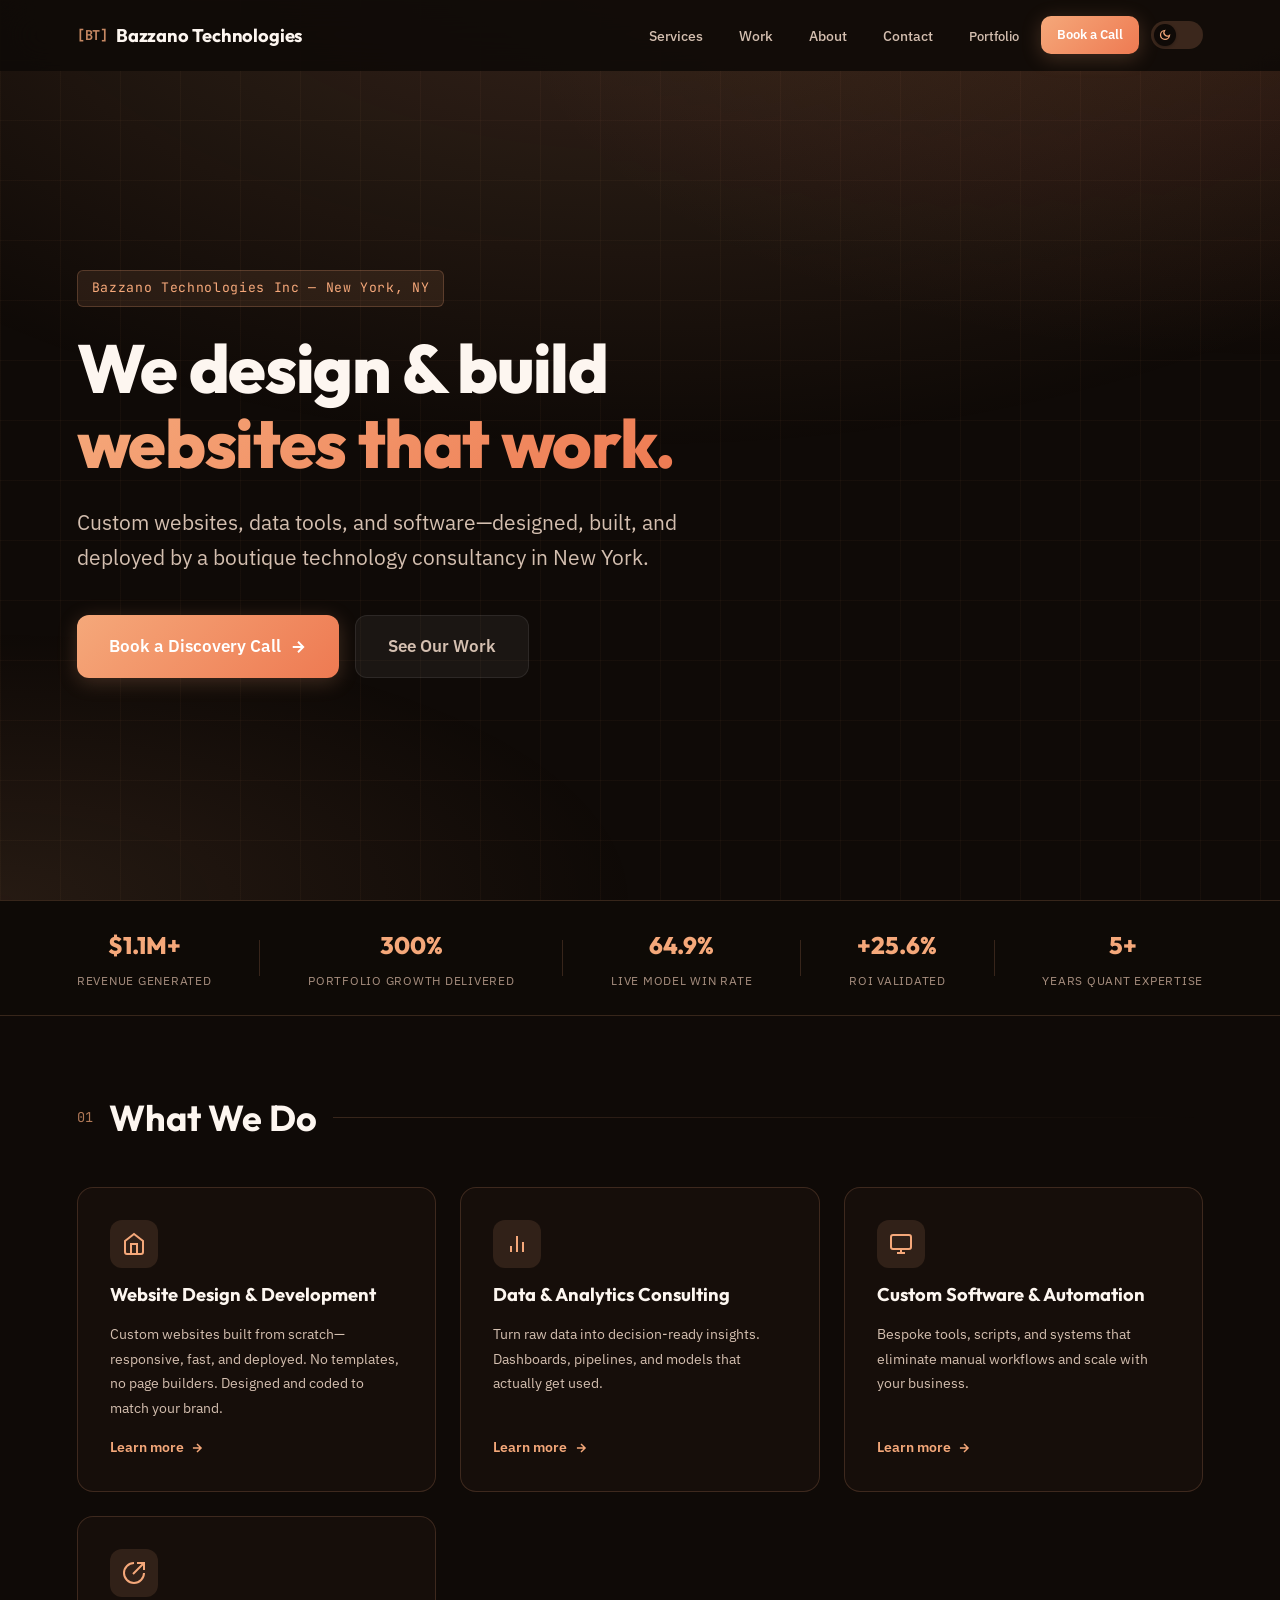
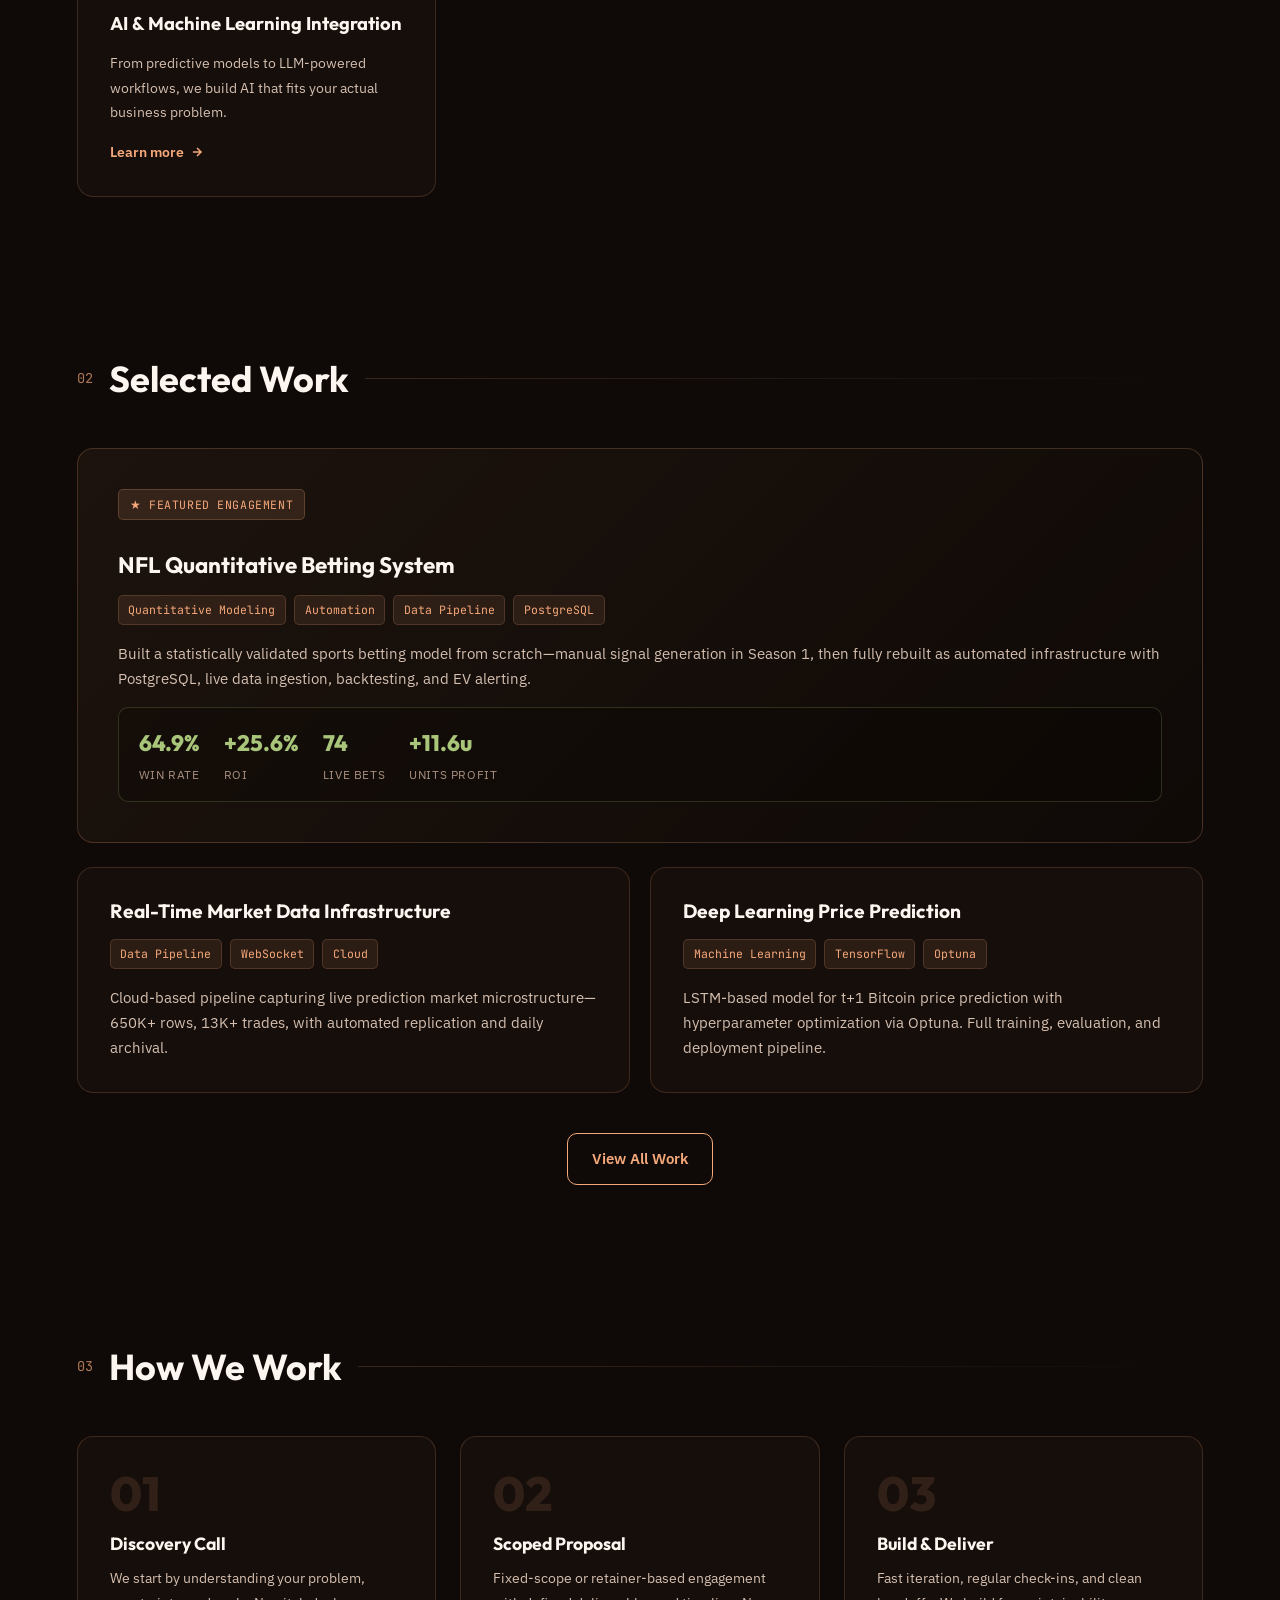
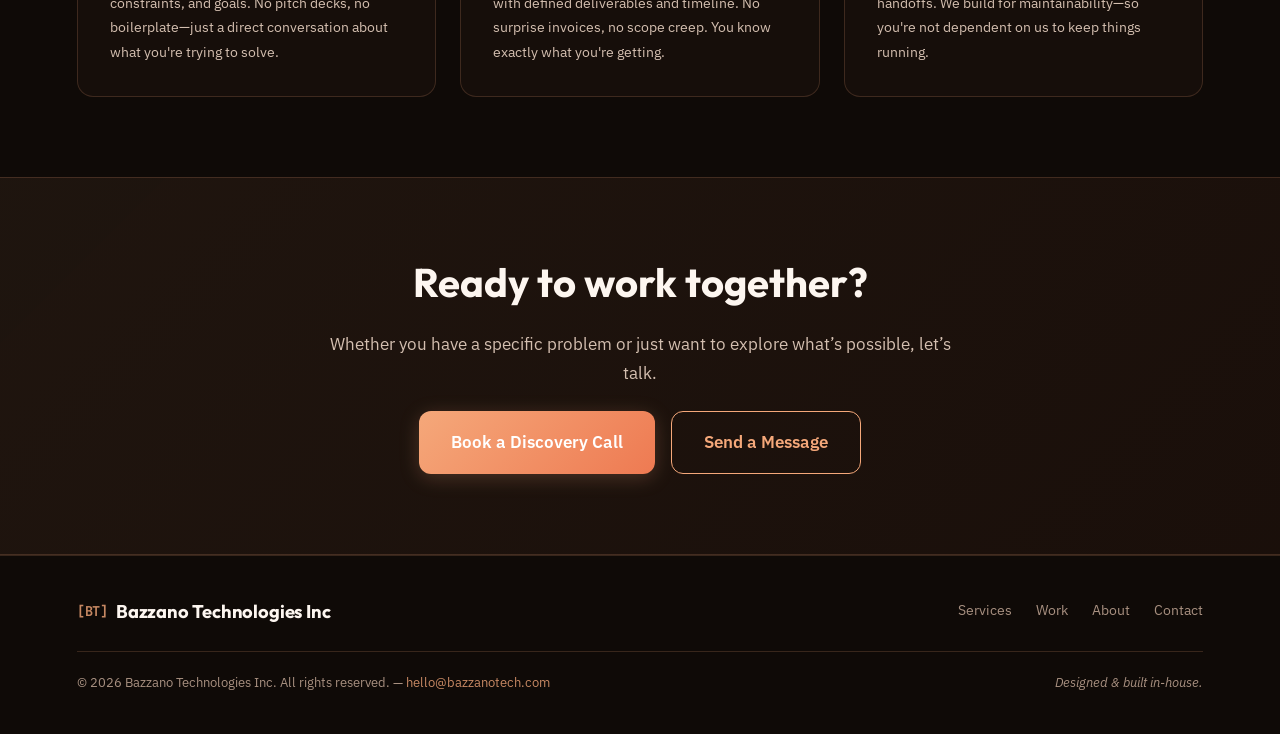
==== commit 049e6713: "Add Calendly integration, web design service, light/dark mode, and favicon - Lead with Website Desig" ====
--- a/index.html
+++ b/index.html
@@ -2,6 +2,7 @@
 <html lang="en">
 <head>
     <meta charset="UTF-8">
+    <link rel="icon" type="image/svg+xml" href="favicon.svg">
     <meta name="viewport" content="width=device-width, initial-scale=1.0">
     <title>Bazzano Technologies Inc | Tech Consulting</title>
     <meta name="description" content="Boutique technology consulting firm specializing in data analytics, algorithmic systems, custom software, and AI/ML. Based in New York, NY.">
@@ -12,7 +13,10 @@
     <link rel="preconnect" href="https://fonts.googleapis.com">
     <link rel="preconnect" href="https://fonts.gstatic.com" crossorigin>
     <link href="https://fonts.googleapis.com/css2?family=Outfit:wght@400;500;600;700;800&family=IBM+Plex+Sans:wght@300;400;500;600&family=JetBrains+Mono:wght@400;500&display=swap" rel="stylesheet">
-    <link rel="stylesheet" href="business.css?v=2">
+    <link rel="stylesheet" href="business.css?v=3">
+    <script>
+        (function(){var t=localStorage.getItem('theme');if(t)document.documentElement.setAttribute('data-theme',t);})();
+    </script>
 </head>
 <body>
     <div class="bg-gradient"></div>
@@ -29,8 +33,15 @@
             <li><a href="work.html" class="nav-link">Work</a></li>
             <li><a href="about.html" class="nav-link">About</a></li>
             <li><a href="contact.html" class="nav-link">Contact</a></li>
-            <li><a href="josh.html" class="btn btn-outline" style="font-size:0.82rem;padding:0.5rem 1rem;">Personal Portfolio &#8594;</a></li>
+            <li><a href="josh.html" class="nav-link" style="font-size:0.82rem;">Portfolio</a></li>
+            <li><a href="https://calendly.com/josh-bazzanotech" target="_blank" class="btn btn-primary" style="font-size:0.82rem;padding:0.5rem 1rem;">Book a Call</a></li>
         </ul>
+        <button class="theme-toggle" id="theme-toggle" aria-label="Toggle light/dark mode">
+            <div class="theme-toggle-knob">
+                <svg class="icon-moon" width="12" height="12" viewBox="0 0 24 24" fill="none" stroke="currentColor" stroke-width="2.5"><path d="M21 12.79A9 9 0 1 1 11.21 3 7 7 0 0 0 21 12.79z"/></svg>
+                <svg class="icon-sun" width="12" height="12" viewBox="0 0 24 24" fill="none" stroke="currentColor" stroke-width="2.5"><circle cx="12" cy="12" r="5"/><path d="M12 1v2M12 21v2M4.22 4.22l1.42 1.42M18.36 18.36l1.42 1.42M1 12h2M21 12h2M4.22 19.78l1.42-1.42M18.36 5.64l1.42-1.42"/></svg>
+            </div>
+        </button>
         <button class="mobile-menu-btn" id="menu-btn" aria-label="Menu">
             <span></span><span></span><span></span>
         </button>
@@ -41,16 +52,16 @@
         <div class="hero-content animate-on-scroll">
             <span class="hero-eyebrow">Bazzano Technologies Inc — New York, NY</span>
             <h1 class="hero-title">
-                Technology consulting<br>
-                built for <span class="gradient-text">modern businesses.</span>
+                We design &amp; build<br>
+                <span class="gradient-text">websites that work.</span>
             </h1>
             <p class="hero-subtitle">
-                We help companies make better decisions with data, automation, and custom
-                software&mdash;built fast, built to last.
+                Custom websites, data tools, and software&mdash;designed, built, and deployed
+                by a boutique technology consultancy in New York.
             </p>
             <div class="hero-cta">
-                <a href="contact.html" class="btn btn-primary btn-lg">
-                    Start a Project
+                <a href="https://calendly.com/josh-bazzanotech" target="_blank" class="btn btn-primary btn-lg">
+                    Book a Discovery Call
                     <svg width="18" height="18" viewBox="0 0 24 24" fill="none" stroke="currentColor" stroke-width="2.5"><path d="M5 12h14M12 5l7 7-7 7"/></svg>
                 </a>
                 <a href="work.html" class="btn btn-ghost btn-lg">See Our Work</a>
@@ -99,23 +110,23 @@
         <div class="services-grid">
             <div class="service-card animate-on-scroll">
                 <div class="service-icon">
+                    <svg width="24" height="24" viewBox="0 0 24 24" fill="none" stroke="currentColor" stroke-width="2"><path d="M3 9l9-7 9 7v11a2 2 0 0 1-2 2H5a2 2 0 0 1-2-2z"/><polyline points="9 22 9 12 15 12 15 22"/></svg>
+                </div>
+                <h3>Website Design &amp; Development</h3>
+                <p>Custom websites built from scratch&mdash;responsive, fast, and deployed. No templates, no page builders. Designed and coded to match your brand.</p>
+                <a href="services.html#web-design" class="service-link">
+                    Learn more
+                    <svg width="14" height="14" viewBox="0 0 24 24" fill="none" stroke="currentColor" stroke-width="2.5"><path d="M5 12h14M12 5l7 7-7 7"/></svg>
+                </a>
+            </div>
+
+            <div class="service-card animate-on-scroll">
+                <div class="service-icon">
                     <svg width="24" height="24" viewBox="0 0 24 24" fill="none" stroke="currentColor" stroke-width="2"><path d="M18 20V10M12 20V4M6 20v-6"/></svg>
                 </div>
                 <h3>Data &amp; Analytics Consulting</h3>
                 <p>Turn raw data into decision-ready insights. Dashboards, pipelines, and models that actually get used.</p>
                 <a href="services.html#data-analytics" class="service-link">
-                    Learn more
-                    <svg width="14" height="14" viewBox="0 0 24 24" fill="none" stroke="currentColor" stroke-width="2.5"><path d="M5 12h14M12 5l7 7-7 7"/></svg>
-                </a>
-            </div>
-
-            <div class="service-card animate-on-scroll">
-                <div class="service-icon">
-                    <svg width="24" height="24" viewBox="0 0 24 24" fill="none" stroke="currentColor" stroke-width="2"><polyline points="22 7 13.5 15.5 8.5 10.5 2 17"/><polyline points="16 7 22 7 22 13"/></svg>
-                </div>
-                <h3>Algorithmic Systems &amp; Trading Tech</h3>
-                <p>Quantitative strategy design, backtesting infrastructure, and market microstructure analysis.</p>
-                <a href="services.html#algorithmic-systems" class="service-link">
                     Learn more
                     <svg width="14" height="14" viewBox="0 0 24 24" fill="none" stroke="currentColor" stroke-width="2.5"><path d="M5 12h14M12 5l7 7-7 7"/></svg>
                 </a>
@@ -249,7 +260,10 @@
         <div class="cta-banner-inner">
             <h2>Ready to work together?</h2>
             <p>Whether you have a specific problem or just want to explore what&rsquo;s possible, let&rsquo;s talk.</p>
-            <a href="contact.html" class="btn btn-primary btn-lg">Get in Touch</a>
+            <div style="display:flex; gap:1rem; justify-content:center; flex-wrap:wrap;">
+                <a href="https://calendly.com/josh-bazzanotech" target="_blank" class="btn btn-primary btn-lg">Book a Discovery Call</a>
+                <a href="contact.html" class="btn btn-outline btn-lg">Send a Message</a>
+            </div>
         </div>
     </div>
 
@@ -269,13 +283,27 @@
                 </nav>
             </div>
             <div class="footer-bottom">
-                <p>&copy; 2025 Bazzano Technologies Inc. All rights reserved. &mdash; <a href="mailto:joshbazz36@gmail.com">joshbazz36@gmail.com</a></p>
+                <p>&copy; 2026 Bazzano Technologies Inc. All rights reserved. &mdash; <a href="mailto:hello@bazzanotech.com">hello@bazzanotech.com</a></p>
                 <p class="footer-note">Designed &amp; built in-house.</p>
             </div>
         </div>
     </footer>
 
     <script>
+        // Theme toggle
+        const themeToggle = document.getElementById('theme-toggle');
+        themeToggle.addEventListener('click', () => {
+            const current = document.documentElement.getAttribute('data-theme');
+            const next = current === 'light' ? null : 'light';
+            if (next) {
+                document.documentElement.setAttribute('data-theme', next);
+                localStorage.setItem('theme', next);
+            } else {
+                document.documentElement.removeAttribute('data-theme');
+                localStorage.removeItem('theme');
+            }
+        });
+
         // Navbar scroll effect
         const navbar = document.getElementById('navbar');
         window.addEventListener('scroll', () => {
--- a/business.css
+++ b/business.css
@@ -24,6 +24,116 @@
     --transition-slow: 0.5s ease;
 }
 
+/* ===== Light Mode ===== */
+[data-theme="light"] {
+    --bg-primary: #f5ead8;
+    --bg-secondary: #efe3cf;
+    --bg-tertiary: #e8dbc6;
+    --bg-card: #faf2e4;
+    --accent-primary: #da9455;
+    --accent-secondary: #c87d3a;
+    --accent-gradient: linear-gradient(135deg, #da9455 0%, #c87d3a 100%);
+    --accent-glow: rgba(218, 148, 85, 0.15);
+    --text-primary: #2a1a08;
+    --text-secondary: #5c4530;
+    --text-muted: #8a7460;
+    --success: #4a6a24;
+    --border-color: rgba(212, 138, 74, 0.22);
+    --glass-bg: rgba(245, 234, 216, 0.94);
+    --glass-border: rgba(212, 138, 74, 0.18);
+    --shadow-color: rgba(212, 138, 74, 0.1);
+}
+
+[data-theme="light"] .bg-gradient {
+    background:
+        radial-gradient(ellipse 80% 60% at 50% -10%, rgba(212, 138, 74, 0.08), transparent),
+        radial-gradient(ellipse 60% 40% at 100% 0%, rgba(192, 113, 46, 0.06), transparent),
+        radial-gradient(ellipse 50% 30% at 0% 100%, rgba(212, 138, 74, 0.05), transparent);
+}
+
+[data-theme="light"] .bg-grid {
+    background-image:
+        linear-gradient(rgba(212, 138, 74, 0.05) 1px, transparent 1px),
+        linear-gradient(90deg, rgba(212, 138, 74, 0.05) 1px, transparent 1px);
+    background-size: 60px 60px;
+}
+
+[data-theme="light"] .btn-primary {
+    color: #fff;
+}
+
+[data-theme="light"] .btn-outline {
+    color: var(--accent-primary);
+    border-color: var(--accent-primary);
+}
+
+[data-theme="light"] .btn-ghost {
+    background: rgba(0, 0, 0, 0.05);
+    color: var(--text-secondary);
+    border-color: rgba(0, 0, 0, 0.12);
+}
+
+[data-theme="light"] .btn-ghost:hover {
+    background: rgba(0, 0, 0, 0.08);
+    color: var(--text-primary);
+}
+
+[data-theme="light"] .nav-link {
+    color: var(--text-secondary);
+}
+
+[data-theme="light"] .nav-link:hover,
+[data-theme="light"] .nav-link.active {
+    color: var(--text-primary);
+    background: rgba(212, 138, 74, 0.1);
+}
+
+[data-theme="light"] .glass-nav {
+    background: rgba(245, 234, 216, 0.92);
+}
+
+[data-theme="light"] .glass-nav.scrolled {
+    box-shadow: 0 4px 24px rgba(0, 0, 0, 0.08);
+}
+
+[data-theme="light"] .form-group input,
+[data-theme="light"] .form-group select,
+[data-theme="light"] .form-group textarea {
+    background: rgba(255, 255, 255, 0.6);
+    border-color: rgba(212, 138, 74, 0.2);
+}
+
+[data-theme="light"] option {
+    background: var(--bg-card);
+    color: var(--text-primary);
+}
+
+[data-theme="light"] .work-card.featured {
+    background: linear-gradient(135deg, rgba(212, 138, 74, 0.06), rgba(250, 242, 228, 0.95));
+}
+
+[data-theme="light"] .case-study-card {
+    background: linear-gradient(135deg, rgba(212, 138, 74, 0.06), rgba(250, 242, 228, 0.97));
+}
+
+[data-theme="light"] .work-results,
+[data-theme="light"] .stats-row {
+    background: rgba(0, 0, 0, 0.04);
+}
+
+[data-theme="light"] .cta-banner {
+    background: linear-gradient(135deg, rgba(212, 138, 74, 0.1), rgba(192, 113, 46, 0.05));
+}
+
+[data-theme="light"] .proof-bar {
+    background: rgba(239, 227, 207, 0.8);
+}
+
+[data-theme="light"] .hero-eyebrow {
+    background: rgba(212, 138, 74, 0.1);
+    border-color: rgba(212, 138, 74, 0.25);
+}
+
 /* ===== Reset & Base ===== */
 *, *::before, *::after {
     margin: 0;
@@ -100,8 +210,8 @@
     top: 0; left: 0; right: 0;
     padding: 1rem 6%;
     display: flex;
-    justify-content: space-between;
-    align-items: center;
+    align-items: center;
+    gap: 0.75rem;
     background: rgba(15, 10, 7, 0.9);
     backdrop-filter: blur(20px);
     -webkit-backdrop-filter: blur(20px);
@@ -139,6 +249,7 @@
     display: flex;
     align-items: center;
     gap: 0.5rem;
+    margin-left: auto;
 }
 
 .nav-link {
@@ -173,6 +284,52 @@
     border-radius: 2px;
     transition: all var(--transition-normal);
 }
+
+/* ===== Theme Toggle ===== */
+.theme-toggle {
+    background: var(--border-color);
+    border: none;
+    border-radius: 50px;
+    width: 52px;
+    height: 28px;
+    display: flex;
+    align-items: center;
+    padding: 3px;
+    cursor: pointer;
+    position: relative;
+    transition: background var(--transition-normal);
+    flex-shrink: 0;
+}
+
+.theme-toggle:hover {
+    background: rgba(245, 168, 122, 0.35);
+}
+
+[data-theme="light"] .theme-toggle:hover {
+    background: rgba(212, 138, 74, 0.35);
+}
+
+.theme-toggle-knob {
+    width: 22px;
+    height: 22px;
+    border-radius: 50%;
+    background: var(--bg-primary);
+    display: flex;
+    align-items: center;
+    justify-content: center;
+    transition: transform var(--transition-normal);
+    box-shadow: 0 1px 3px rgba(0, 0, 0, 0.3);
+}
+
+[data-theme="light"] .theme-toggle-knob {
+    transform: translateX(24px);
+}
+
+.theme-toggle-knob .icon-sun { display: none; }
+.theme-toggle-knob .icon-moon { display: block; color: var(--accent-primary); }
+
+[data-theme="light"] .theme-toggle-knob .icon-sun { display: block; color: var(--accent-primary); }
+[data-theme="light"] .theme-toggle-knob .icon-moon { display: none; }
 
 /* ===== Buttons ===== */
 .btn {
@@ -693,6 +850,7 @@
     border: 1px solid var(--border-color);
     border-radius: 20px;
     transition: all var(--transition-normal);
+    scroll-margin-top: 6rem;
 }
 
 .service-detail-card:hover {
@@ -1270,7 +1428,7 @@
         position: fixed;
         top: 70px;
         left: 0; right: 0;
-        background: rgba(10, 15, 30, 0.97);
+        background: var(--glass-bg);
         backdrop-filter: blur(20px);
         flex-direction: column;
         padding: 1.5rem 5%;
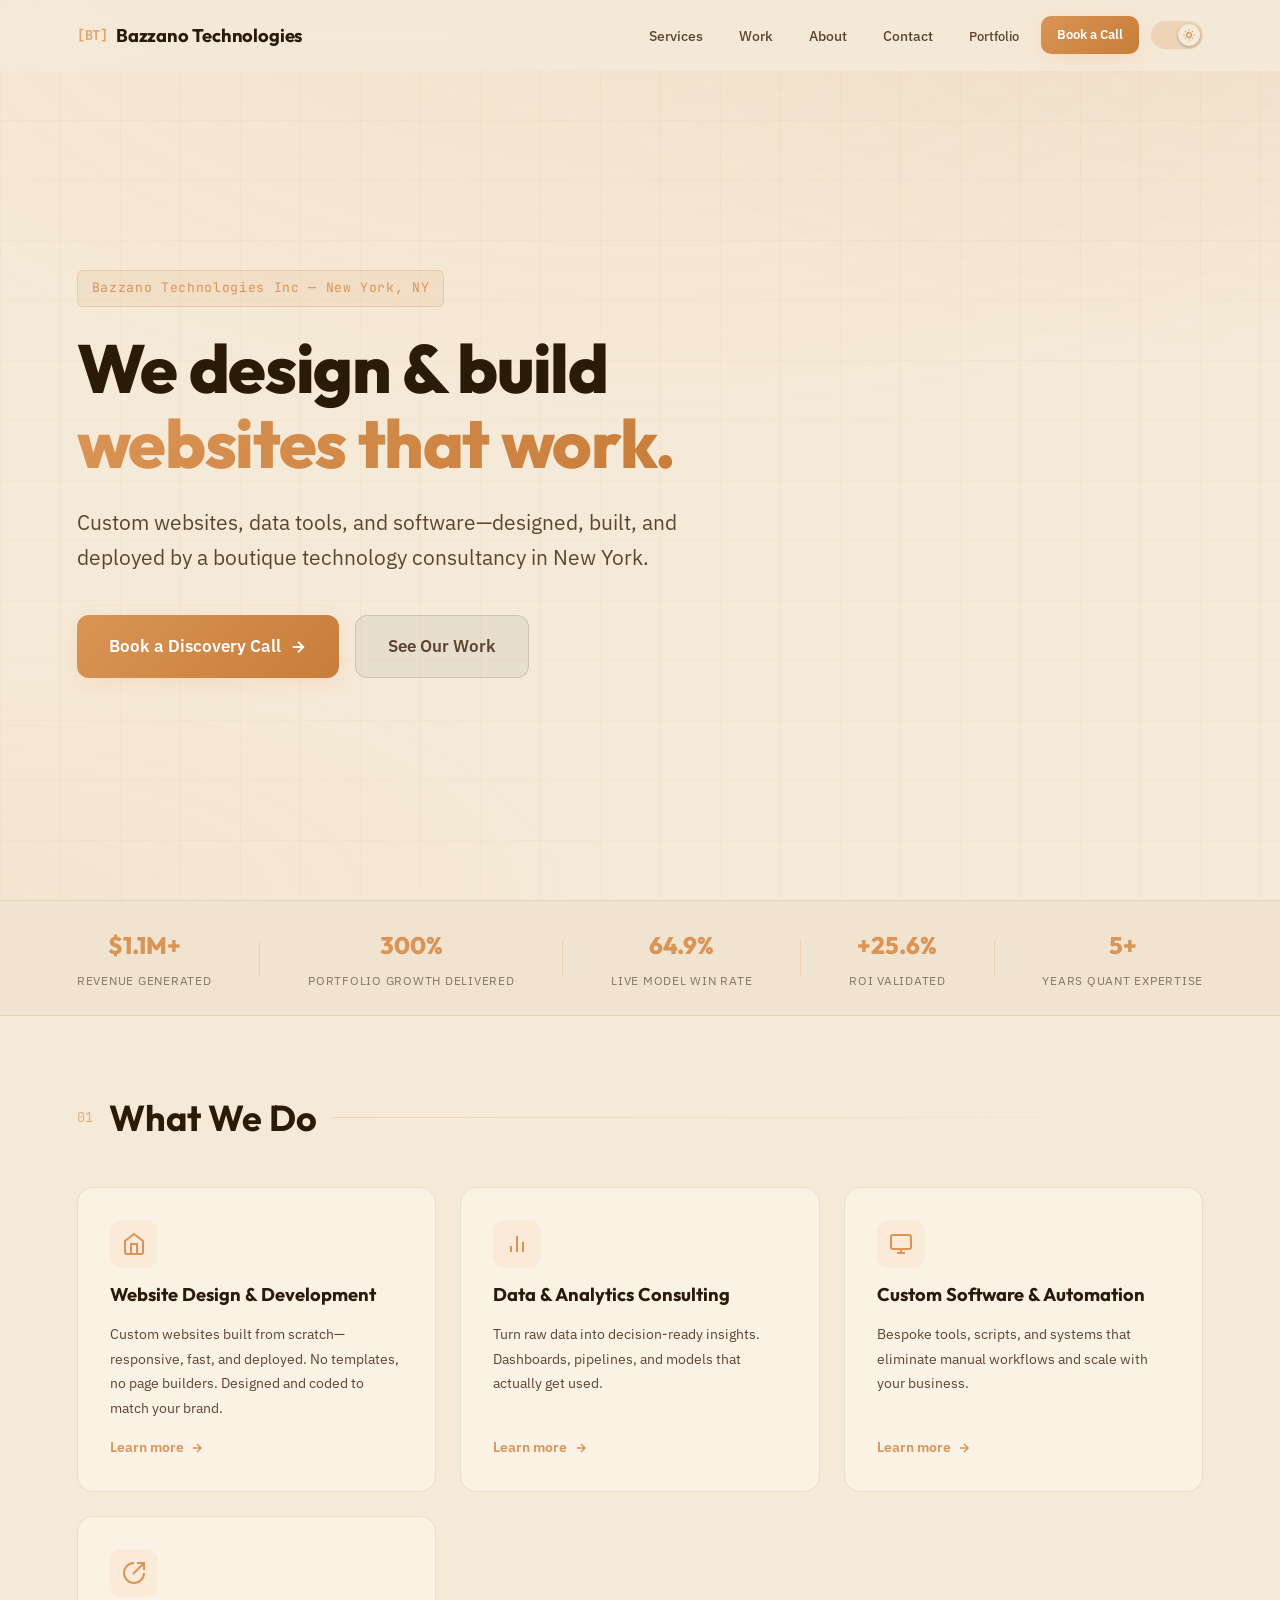
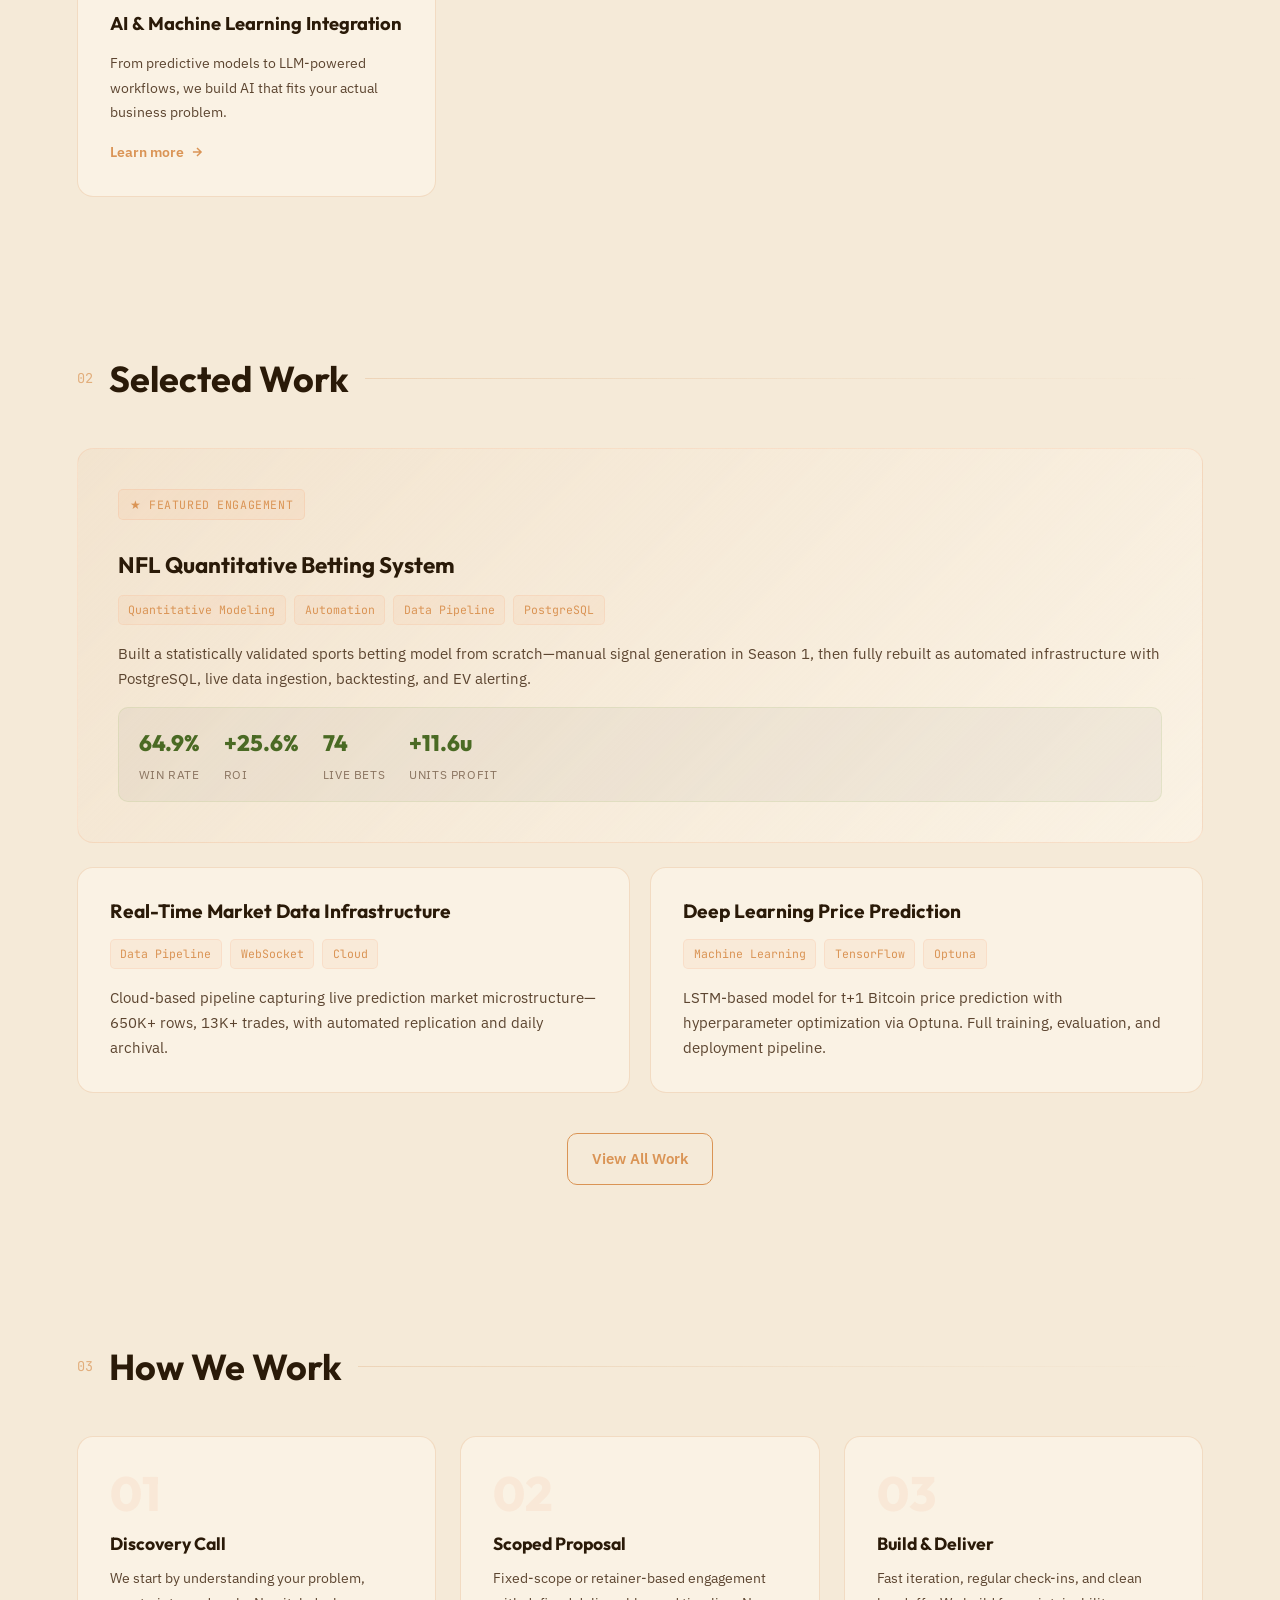
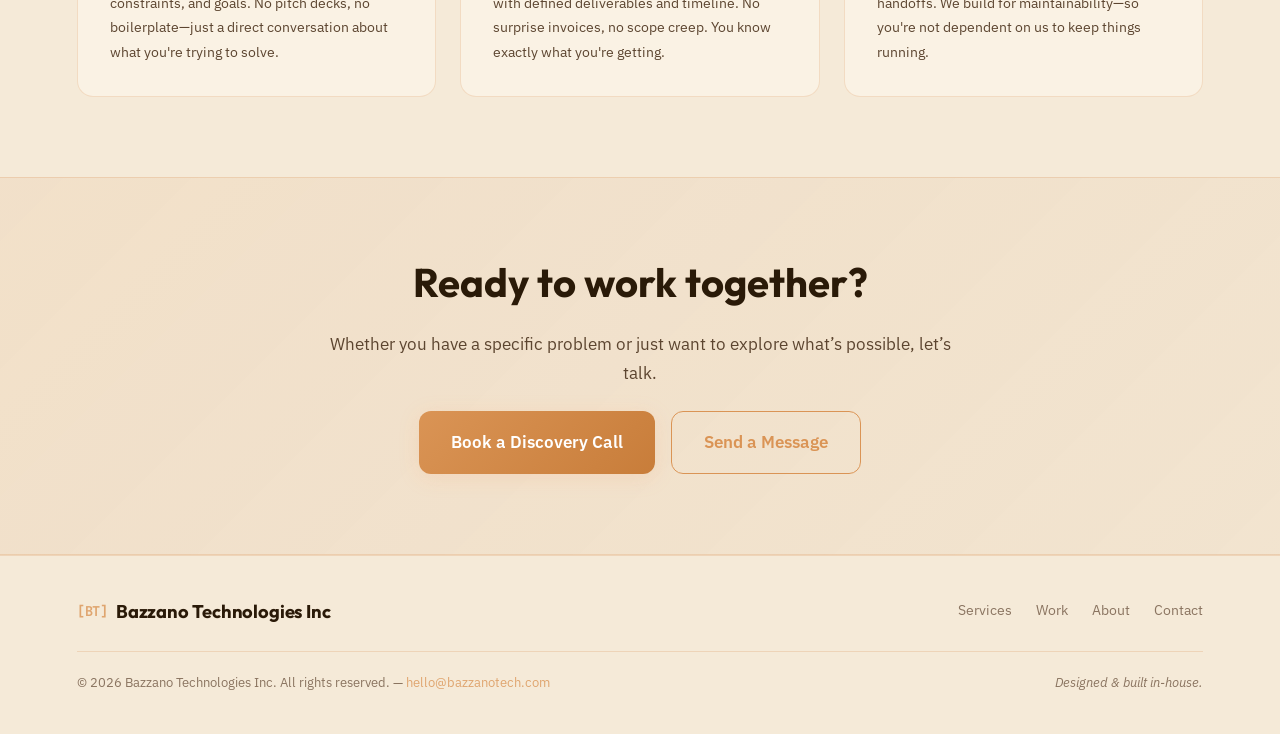
==== commit b933b57f: "Default to light mode for new visitors Co-Authored-By: Claude Opus 4.6 (1M context) <noreply@anthrop" ====
--- a/index.html
+++ b/index.html
@@ -15,7 +15,7 @@
     <link href="https://fonts.googleapis.com/css2?family=Outfit:wght@400;500;600;700;800&family=IBM+Plex+Sans:wght@300;400;500;600&family=JetBrains+Mono:wght@400;500&display=swap" rel="stylesheet">
     <link rel="stylesheet" href="business.css?v=3">
     <script>
-        (function(){var t=localStorage.getItem('theme');if(t)document.documentElement.setAttribute('data-theme',t);})();
+        (function(){var t=localStorage.getItem('theme');document.documentElement.setAttribute('data-theme',t||'light');})();
     </script>
 </head>
 <body>
@@ -294,14 +294,9 @@
         const themeToggle = document.getElementById('theme-toggle');
         themeToggle.addEventListener('click', () => {
             const current = document.documentElement.getAttribute('data-theme');
-            const next = current === 'light' ? null : 'light';
-            if (next) {
-                document.documentElement.setAttribute('data-theme', next);
-                localStorage.setItem('theme', next);
-            } else {
-                document.documentElement.removeAttribute('data-theme');
-                localStorage.removeItem('theme');
-            }
+            const next = current === 'light' ? 'dark' : 'light';
+            document.documentElement.setAttribute('data-theme', next);
+            localStorage.setItem('theme', next);
         });
 
         // Navbar scroll effect
